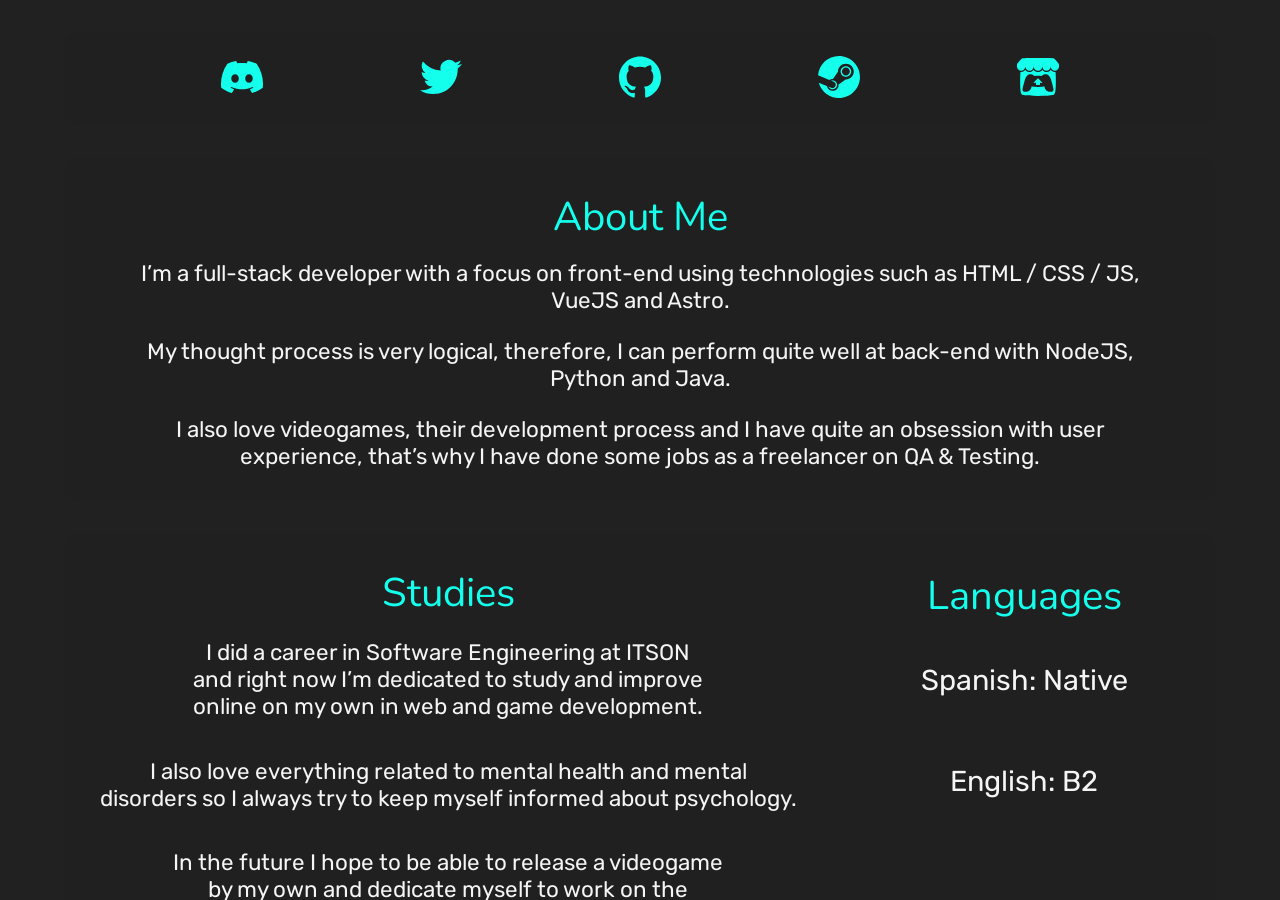
==== index.html @ 4526a2ed "Desktop design reworked" ====
<!DOCTYPE html>
<html lang="en">
  <head>
    <meta charset="UTF-8" />
    <meta name="viewport" content="width=device-width, initial-scale=1.0" />
    <link rel="stylesheet" href="./css/styles.css" />
    <link rel="stylesheet" href="./css/desktop.css" media="screen and (min-width: 768px)" />
    <link rel="preconnect" href="https://fonts.googleapis.com" />
    <link rel="preconnect" href="https://fonts.gstatic.com" crossorigin />
    <link href="https://fonts.googleapis.com/css2?family=Nunito&family=Rubik:wght@300&display=swap" rel="stylesheet" />
    <script src="main.js"></script>
    <title>LyzzCL</title>
  </head>
  <body>
    <main>
      <button id="btnPrevious"><</button>
      <button id="btnNext">></button>
      <div>
        <article>
          <div>
            <h2>About Me</h2>
            <p>
              I’m a full-stack developer with a focus on front-end using technologies such as HTML / CSS / JS, VueJS and
              Astro.
            </p>
            <p>
              My thought process is very logical, therefore, I can perform quite well at back-end with NodeJS, Python
              and Java.
            </p>
            <p>
              I also love videogames, their development process and I have quite an obsession with user experience,
              that’s why I have done some jobs as a freelancer on QA & Testing.
            </p>
            <ul>
              <li>
                <a href="https://discordapp.com/users/348310151486504961">
                  <svg role="img" viewBox="0 0 24 24" xmlns="http://www.w3.org/2000/svg">
                    <title>Discord</title>
                    <path
                      d="M20.317 4.3698a19.7913 19.7913 0 00-4.8851-1.5152.0741.0741 0 00-.0785.0371c-.211.3753-.4447.8648-.6083 1.2495-1.8447-.2762-3.68-.2762-5.4868 0-.1636-.3933-.4058-.8742-.6177-1.2495a.077.077 0 00-.0785-.037 19.7363 19.7363 0 00-4.8852 1.515.0699.0699 0 00-.0321.0277C.5334 9.0458-.319 13.5799.0992 18.0578a.0824.0824 0 00.0312.0561c2.0528 1.5076 4.0413 2.4228 5.9929 3.0294a.0777.0777 0 00.0842-.0276c.4616-.6304.8731-1.2952 1.226-1.9942a.076.076 0 00-.0416-.1057c-.6528-.2476-1.2743-.5495-1.8722-.8923a.077.077 0 01-.0076-.1277c.1258-.0943.2517-.1923.3718-.2914a.0743.0743 0 01.0776-.0105c3.9278 1.7933 8.18 1.7933 12.0614 0a.0739.0739 0 01.0785.0095c.1202.099.246.1981.3728.2924a.077.077 0 01-.0066.1276 12.2986 12.2986 0 01-1.873.8914.0766.0766 0 00-.0407.1067c.3604.698.7719 1.3628 1.225 1.9932a.076.076 0 00.0842.0286c1.961-.6067 3.9495-1.5219 6.0023-3.0294a.077.077 0 00.0313-.0552c.5004-5.177-.8382-9.6739-3.5485-13.6604a.061.061 0 00-.0312-.0286zM8.02 15.3312c-1.1825 0-2.1569-1.0857-2.1569-2.419 0-1.3332.9555-2.4189 2.157-2.4189 1.2108 0 2.1757 1.0952 2.1568 2.419 0 1.3332-.9555 2.4189-2.1569 2.4189zm7.9748 0c-1.1825 0-2.1569-1.0857-2.1569-2.419 0-1.3332.9554-2.4189 2.1569-2.4189 1.2108 0 2.1757 1.0952 2.1568 2.419 0 1.3332-.946 2.4189-2.1568 2.4189Z"
                    /></svg
                ></a>
              </li>
              <li>
                <a href="https://twitter.com/ZEmerith"
                  ><svg role="img" viewBox="0 0 24 24" xmlns="http://www.w3.org/2000/svg">
                    <title>Twitter</title>
                    <path
                      d="M21.543 7.104c.015.211.015.423.015.636 0 6.507-4.954 14.01-14.01 14.01v-.003A13.94 13.94 0 0 1 0 19.539a9.88 9.88 0 0 0 7.287-2.041 4.93 4.93 0 0 1-4.6-3.42 4.916 4.916 0 0 0 2.223-.084A4.926 4.926 0 0 1 .96 9.167v-.062a4.887 4.887 0 0 0 2.235.616A4.928 4.928 0 0 1 1.67 3.148 13.98 13.98 0 0 0 11.82 8.292a4.929 4.929 0 0 1 8.39-4.49 9.868 9.868 0 0 0 3.128-1.196 4.941 4.941 0 0 1-2.165 2.724A9.828 9.828 0 0 0 24 4.555a10.019 10.019 0 0 1-2.457 2.549z"
                    /></svg
                ></a>
              </li>
              <li>
                <a href="https://github.com/LyzzCL"
                  ><svg role="img" viewBox="0 0 24 24" xmlns="http://www.w3.org/2000/svg">
                    <title>GitHub</title>
                    <path
                      d="M12 .297c-6.63 0-12 5.373-12 12 0 5.303 3.438 9.8 8.205 11.385.6.113.82-.258.82-.577 0-.285-.01-1.04-.015-2.04-3.338.724-4.042-1.61-4.042-1.61C4.422 18.07 3.633 17.7 3.633 17.7c-1.087-.744.084-.729.084-.729 1.205.084 1.838 1.236 1.838 1.236 1.07 1.835 2.809 1.305 3.495.998.108-.776.417-1.305.76-1.605-2.665-.3-5.466-1.332-5.466-5.93 0-1.31.465-2.38 1.235-3.22-.135-.303-.54-1.523.105-3.176 0 0 1.005-.322 3.3 1.23.96-.267 1.98-.399 3-.405 1.02.006 2.04.138 3 .405 2.28-1.552 3.285-1.23 3.285-1.23.645 1.653.24 2.873.12 3.176.765.84 1.23 1.91 1.23 3.22 0 4.61-2.805 5.625-5.475 5.92.42.36.81 1.096.81 2.22 0 1.606-.015 2.896-.015 3.286 0 .315.21.69.825.57C20.565 22.092 24 17.592 24 12.297c0-6.627-5.373-12-12-12"
                    /></svg
                ></a>
              </li>
              <li>
                <a href="https://steamcommunity.com/id/zemerith"
                  ><svg role="img" viewBox="0 0 24 24" xmlns="http://www.w3.org/2000/svg">
                    <title>Steam</title>
                    <path
                      d="M11.979 0C5.678 0 .511 4.86.022 11.037l6.432 2.658c.545-.371 1.203-.59 1.912-.59.063 0 .125.004.188.006l2.861-4.142V8.91c0-2.495 2.028-4.524 4.524-4.524 2.494 0 4.524 2.031 4.524 4.527s-2.03 4.525-4.524 4.525h-.105l-4.076 2.911c0 .052.004.105.004.159 0 1.875-1.515 3.396-3.39 3.396-1.635 0-3.016-1.173-3.331-2.727L.436 15.27C1.862 20.307 6.486 24 11.979 24c6.627 0 11.999-5.373 11.999-12S18.605 0 11.979 0zM7.54 18.21l-1.473-.61c.262.543.714.999 1.314 1.25 1.297.539 2.793-.076 3.332-1.375.263-.63.264-1.319.005-1.949s-.75-1.121-1.377-1.383c-.624-.26-1.29-.249-1.878-.03l1.523.63c.956.4 1.409 1.5 1.009 2.455-.397.957-1.497 1.41-2.454 1.012H7.54zm11.415-9.303c0-1.662-1.353-3.015-3.015-3.015-1.665 0-3.015 1.353-3.015 3.015 0 1.665 1.35 3.015 3.015 3.015 1.663 0 3.015-1.35 3.015-3.015zm-5.273-.005c0-1.252 1.013-2.266 2.265-2.266 1.249 0 2.266 1.014 2.266 2.266 0 1.251-1.017 2.265-2.266 2.265-1.253 0-2.265-1.014-2.265-2.265z"
                    /></svg
                ></a>
              </li>
              <li>
                <a href="https://emerithz.itch.io/"
                  ><svg role="img" viewBox="0 0 24 24" xmlns="http://www.w3.org/2000/svg">
                    <title>Itch.io</title>
                    <path
                      d="M3.13 1.338C2.08 1.96.02 4.328 0 4.95v1.03c0 1.303 1.22 2.45 2.325 2.45 1.33 0 2.436-1.102 2.436-2.41 0 1.308 1.07 2.41 2.4 2.41 1.328 0 2.362-1.102 2.362-2.41 0 1.308 1.137 2.41 2.466 2.41h.024c1.33 0 2.466-1.102 2.466-2.41 0 1.308 1.034 2.41 2.363 2.41 1.33 0 2.4-1.102 2.4-2.41 0 1.308 1.106 2.41 2.435 2.41C22.78 8.43 24 7.282 24 5.98V4.95c-.02-.62-2.082-2.99-3.13-3.612-3.253-.114-5.508-.134-8.87-.133-3.362 0-7.945.053-8.87.133zm6.376 6.477a2.74 2.74 0 0 1-.468.602c-.5.49-1.19.795-1.947.795a2.786 2.786 0 0 1-1.95-.795c-.182-.178-.32-.37-.446-.59-.127.222-.303.412-.486.59a2.788 2.788 0 0 1-1.95.795c-.092 0-.187-.025-.264-.052-.107 1.113-.152 2.176-.168 2.95v.005l-.006 1.167c.02 2.334-.23 7.564 1.03 8.85 1.952.454 5.545.662 9.15.663 3.605 0 7.198-.21 9.15-.664 1.26-1.284 1.01-6.514 1.03-8.848l-.006-1.167v-.004c-.016-.775-.06-1.838-.168-2.95-.077.026-.172.052-.263.052a2.788 2.788 0 0 1-1.95-.795c-.184-.178-.36-.368-.486-.59-.127.22-.265.412-.447.59a2.786 2.786 0 0 1-1.95.794c-.76 0-1.446-.303-1.948-.793a2.74 2.74 0 0 1-.468-.602 2.738 2.738 0 0 1-.463.602 2.787 2.787 0 0 1-1.95.794h-.16a2.787 2.787 0 0 1-1.95-.793 2.738 2.738 0 0 1-.464-.602zm-2.004 2.59v.002c.795.002 1.5 0 2.373.953.687-.072 1.406-.108 2.125-.107.72 0 1.438.035 2.125.107.873-.953 1.578-.95 2.372-.953.376 0 1.876 0 2.92 2.934l1.123 4.028c.832 2.995-.266 3.068-1.636 3.07-2.03-.075-3.156-1.55-3.156-3.025-1.124.184-2.436.276-3.748.277-1.312 0-2.624-.093-3.748-.277 0 1.475-1.125 2.95-3.156 3.026-1.37-.004-2.468-.077-1.636-3.072l1.122-4.027c1.045-2.934 2.545-2.934 2.92-2.934zM12 12.714c-.002.002-2.14 1.964-2.523 2.662l1.4-.056v1.22c0 .056.56.033 1.123.007.562.026 1.124.05 1.124-.008v-1.22l1.4.055C14.138 14.677 12 12.713 12 12.713z"
                    /></svg
                ></a>
              </li>
            </ul>
          </div>
        </article>
        <article>
          <div>
            <h2>Studies</h2>
            <p>
              I did a career in Software Engineering at ITSON and right now I’m dedicated to study and improve online on
              my own in web and game development.
            </p>
            <p>
              I also love everything related to mental health and mental disorders so I always try to keep myself
              informed about psychology.
            </p>
            <p>
              In the future I hope to be able to release a videogame by my own and dedicate myself to work on the
              videogame industry as a QA, tester or programmer.
            </p>
            <h2>Languages</h2>
            <p>Spanish: Native</p>
            <p>English: B2</p>
          </div>
        </article>
        <article>
          <div>
            <h2>Skills</h2>
            <section>
              <h3>Languages</h3>
              <ul>
                <li>
                  <svg role="img" viewBox="0 0 24 24" xmlns="http://www.w3.org/2000/svg" fill="#E34F26">
                    <title>HTML5</title>
                    <path
                      d="M1.5 0h21l-1.91 21.563L11.977 24l-8.564-2.438L1.5 0zm7.031 9.75l-.232-2.718 10.059.003.23-2.622L5.412 4.41l.698 8.01h9.126l-.326 3.426-2.91.804-2.955-.81-.188-2.11H6.248l.33 4.171L12 19.351l5.379-1.443.744-8.157H8.531z"
                    />
                  </svg>
                </li>
                <li>
                  <svg role="img" viewBox="0 0 24 24" xmlns="http://www.w3.org/2000/svg" fill="#1572B6">
                    <title>CSS3</title>
                    <path
                      d="M1.5 0h21l-1.91 21.563L11.977 24l-8.565-2.438L1.5 0zm17.09 4.413L5.41 4.41l.213 2.622 10.125.002-.255 2.716h-6.64l.24 2.573h6.182l-.366 3.523-2.91.804-2.956-.81-.188-2.11h-2.61l.29 3.855L12 19.288l5.373-1.53L18.59 4.414z"
                    />
                  </svg>
                </li>
                <li>
                  <svg role="img" viewBox="0 0 24 24" xmlns="http://www.w3.org/2000/svg" fill="#F7DF1E">
                    <title>JavaScript</title>
                    <path
                      d="M0 0h24v24H0V0zm22.034 18.276c-.175-1.095-.888-2.015-3.003-2.873-.736-.345-1.554-.585-1.797-1.14-.091-.33-.105-.51-.046-.705.15-.646.915-.84 1.515-.66.39.12.75.42.976.9 1.034-.676 1.034-.676 1.755-1.125-.27-.42-.404-.601-.586-.78-.63-.705-1.469-1.065-2.834-1.034l-.705.089c-.676.165-1.32.525-1.71 1.005-1.14 1.291-.811 3.541.569 4.471 1.365 1.02 3.361 1.244 3.616 2.205.24 1.17-.87 1.545-1.966 1.41-.811-.18-1.26-.586-1.755-1.336l-1.83 1.051c.21.48.45.689.81 1.109 1.74 1.756 6.09 1.666 6.871-1.004.029-.09.24-.705.074-1.65l.046.067zm-8.983-7.245h-2.248c0 1.938-.009 3.864-.009 5.805 0 1.232.063 2.363-.138 2.711-.33.689-1.18.601-1.566.48-.396-.196-.597-.466-.83-.855-.063-.105-.11-.196-.127-.196l-1.825 1.125c.305.63.75 1.172 1.324 1.517.855.51 2.004.675 3.207.405.783-.226 1.458-.691 1.811-1.411.51-.93.402-2.07.397-3.346.012-2.054 0-4.109 0-6.179l.004-.056z"
                    />
                  </svg>
                </li>
                <li>
                  <svg role="img" viewBox="0 0 24 24" xmlns="http://www.w3.org/2000/svg" fill="#3776AB">
                    <title>Python</title>
                    <path
                      d="M14.25.18l.9.2.73.26.59.3.45.32.34.34.25.34.16.33.1.3.04.26.02.2-.01.13V8.5l-.05.63-.13.55-.21.46-.26.38-.3.31-.33.25-.35.19-.35.14-.33.1-.3.07-.26.04-.21.02H8.77l-.69.05-.59.14-.5.22-.41.27-.33.32-.27.35-.2.36-.15.37-.1.35-.07.32-.04.27-.02.21v3.06H3.17l-.21-.03-.28-.07-.32-.12-.35-.18-.36-.26-.36-.36-.35-.46-.32-.59-.28-.73-.21-.88-.14-1.05-.05-1.23.06-1.22.16-1.04.24-.87.32-.71.36-.57.4-.44.42-.33.42-.24.4-.16.36-.1.32-.05.24-.01h.16l.06.01h8.16v-.83H6.18l-.01-2.75-.02-.37.05-.34.11-.31.17-.28.25-.26.31-.23.38-.2.44-.18.51-.15.58-.12.64-.1.71-.06.77-.04.84-.02 1.27.05zm-6.3 1.98l-.23.33-.08.41.08.41.23.34.33.22.41.09.41-.09.33-.22.23-.34.08-.41-.08-.41-.23-.33-.33-.22-.41-.09-.41.09zm13.09 3.95l.28.06.32.12.35.18.36.27.36.35.35.47.32.59.28.73.21.88.14 1.04.05 1.23-.06 1.23-.16 1.04-.24.86-.32.71-.36.57-.4.45-.42.33-.42.24-.4.16-.36.09-.32.05-.24.02-.16-.01h-8.22v.82h5.84l.01 2.76.02.36-.05.34-.11.31-.17.29-.25.25-.31.24-.38.2-.44.17-.51.15-.58.13-.64.09-.71.07-.77.04-.84.01-1.27-.04-1.07-.14-.9-.2-.73-.25-.59-.3-.45-.33-.34-.34-.25-.34-.16-.33-.1-.3-.04-.25-.02-.2.01-.13v-5.34l.05-.64.13-.54.21-.46.26-.38.3-.32.33-.24.35-.2.35-.14.33-.1.3-.06.26-.04.21-.02.13-.01h5.84l.69-.05.59-.14.5-.21.41-.28.33-.32.27-.35.2-.36.15-.36.1-.35.07-.32.04-.28.02-.21V6.07h2.09l.14.01zm-6.47 14.25l-.23.33-.08.41.08.41.23.33.33.23.41.08.41-.08.33-.23.23-.33.08-.41-.08-.41-.23-.33-.33-.23-.41-.08-.41.08z"
                    />
                  </svg>
                </li>
                <li>
                  <svg xmlns="http://www.w3.org/2000/svg" viewBox="0 0 128 128">
                    <path
                      fill="#0074BD"
                      d="M47.617 98.12s-4.767 2.774 3.397 3.71c9.892 1.13 14.947.968 25.845-1.092 0 0 2.871 1.795 6.873 3.351-24.439 10.47-55.308-.607-36.115-5.969zm-2.988-13.665s-5.348 3.959 2.823 4.805c10.567 1.091 18.91 1.18 33.354-1.6 0 0 1.993 2.025 5.132 3.131-29.542 8.64-62.446.68-41.309-6.336z"
                    />
                    <title>Java</title>
                    <path
                      fill="#EA2D2E"
                      d="M69.802 61.271c6.025 6.935-1.58 13.17-1.58 13.17s15.289-7.891 8.269-17.777c-6.559-9.215-11.587-13.792 15.635-29.58 0 .001-42.731 10.67-22.324 34.187z"
                    />
                    <path
                      fill="#0074BD"
                      d="M102.123 108.229s3.529 2.91-3.888 5.159c-14.102 4.272-58.706 5.56-71.094.171-4.451-1.938 3.899-4.625 6.526-5.192 2.739-.593 4.303-.485 4.303-.485-4.953-3.487-32.013 6.85-13.743 9.815 49.821 8.076 90.817-3.637 77.896-9.468zM49.912 70.294s-22.686 5.389-8.033 7.348c6.188.828 18.518.638 30.011-.326 9.39-.789 18.813-2.474 18.813-2.474s-3.308 1.419-5.704 3.053c-23.042 6.061-67.544 3.238-54.731-2.958 10.832-5.239 19.644-4.643 19.644-4.643zm40.697 22.747c23.421-12.167 12.591-23.86 5.032-22.285-1.848.385-2.677.72-2.677.72s.688-1.079 2-1.543c14.953-5.255 26.451 15.503-4.823 23.725 0-.002.359-.327.468-.617z"
                    />
                    <path
                      fill="#EA2D2E"
                      d="M76.491 1.587S89.459 14.563 64.188 34.51c-20.266 16.006-4.621 25.13-.007 35.559-11.831-10.673-20.509-20.07-14.688-28.815C58.041 28.42 81.722 22.195 76.491 1.587z"
                    />
                    <path
                      fill="#0074BD"
                      d="M52.214 126.021c22.476 1.437 57-.8 57.817-11.436 0 0-1.571 4.032-18.577 7.231-19.186 3.612-42.854 3.191-56.887.874 0 .001 2.875 2.381 17.647 3.331z"
                    />
                  </svg>
                </li>
                <li>
                  <svg
                    role="img"
                    viewBox="0 0 24 24"
                    xmlns="http://www.w3.org/2000/svg"
                    fill="#777BB4"
                    style="width: 32px"
                  >
                    <title>PHP</title>
                    <path
                      d="M7.01 10.207h-.944l-.515 2.648h.838c.556 0 .97-.105 1.242-.314.272-.21.455-.559.55-1.049.092-.47.05-.802-.124-.995-.175-.193-.523-.29-1.047-.29zM12 5.688C5.373 5.688 0 8.514 0 12s5.373 6.313 12 6.313S24 15.486 24 12c0-3.486-5.373-6.312-12-6.312zm-3.26 7.451c-.261.25-.575.438-.917.551-.336.108-.765.164-1.285.164H5.357l-.327 1.681H3.652l1.23-6.326h2.65c.797 0 1.378.209 1.744.628.366.418.476 1.002.33 1.752a2.836 2.836 0 0 1-.305.847c-.143.255-.33.49-.561.703zm4.024.715l.543-2.799c.063-.318.039-.536-.068-.651-.107-.116-.336-.174-.687-.174H11.46l-.704 3.625H9.388l1.23-6.327h1.367l-.327 1.682h1.218c.767 0 1.295.134 1.586.401s.378.7.263 1.299l-.572 2.944h-1.389zm7.597-2.265a2.782 2.782 0 0 1-.305.847c-.143.255-.33.49-.561.703a2.44 2.44 0 0 1-.917.551c-.336.108-.765.164-1.286.164h-1.18l-.327 1.682h-1.378l1.23-6.326h2.649c.797 0 1.378.209 1.744.628.366.417.477 1.001.331 1.751zM17.766 10.207h-.943l-.516 2.648h.838c.557 0 .971-.105 1.242-.314.272-.21.455-.559.551-1.049.092-.47.049-.802-.125-.995s-.524-.29-1.047-.29z"
                    />
                  </svg>
                </li>
                <li>SQL</li>
              </ul>
            </section>
            <section>
              <h3>Frameworks & Libs</h3>
              <ul>
                <li>
                  <svg role="img" viewBox="0 0 24 24" xmlns="http://www.w3.org/2000/svg" fill="#4FC08D">
                    <title>Vue.js</title>
                    <path
                      d="M24,1.61H14.06L12,5.16,9.94,1.61H0L12,22.39ZM12,14.08,5.16,2.23H9.59L12,6.41l2.41-4.18h4.43Z"
                    />
                  </svg>
                </li>
                <li>
                  <svg role="img" viewBox="0 0 24 24" xmlns="http://www.w3.org/2000/svg" fill="#61DAFB">
                    <title>React</title>
                    <path
                      d="M14.23 12.004a2.236 2.236 0 0 1-2.235 2.236 2.236 2.236 0 0 1-2.236-2.236 2.236 2.236 0 0 1 2.235-2.236 2.236 2.236 0 0 1 2.236 2.236zm2.648-10.69c-1.346 0-3.107.96-4.888 2.622-1.78-1.653-3.542-2.602-4.887-2.602-.41 0-.783.093-1.106.278-1.375.793-1.683 3.264-.973 6.365C1.98 8.917 0 10.42 0 12.004c0 1.59 1.99 3.097 5.043 4.03-.704 3.113-.39 5.588.988 6.38.32.187.69.275 1.102.275 1.345 0 3.107-.96 4.888-2.624 1.78 1.654 3.542 2.603 4.887 2.603.41 0 .783-.09 1.106-.275 1.374-.792 1.683-3.263.973-6.365C22.02 15.096 24 13.59 24 12.004c0-1.59-1.99-3.097-5.043-4.032.704-3.11.39-5.587-.988-6.38-.318-.184-.688-.277-1.092-.278zm-.005 1.09v.006c.225 0 .406.044.558.127.666.382.955 1.835.73 3.704-.054.46-.142.945-.25 1.44-.96-.236-2.006-.417-3.107-.534-.66-.905-1.345-1.727-2.035-2.447 1.592-1.48 3.087-2.292 4.105-2.295zm-9.77.02c1.012 0 2.514.808 4.11 2.28-.686.72-1.37 1.537-2.02 2.442-1.107.117-2.154.298-3.113.538-.112-.49-.195-.964-.254-1.42-.23-1.868.054-3.32.714-3.707.19-.09.4-.127.563-.132zm4.882 3.05c.455.468.91.992 1.36 1.564-.44-.02-.89-.034-1.345-.034-.46 0-.915.01-1.36.034.44-.572.895-1.096 1.345-1.565zM12 8.1c.74 0 1.477.034 2.202.093.406.582.802 1.203 1.183 1.86.372.64.71 1.29 1.018 1.946-.308.655-.646 1.31-1.013 1.95-.38.66-.773 1.288-1.18 1.87-.728.063-1.466.098-2.21.098-.74 0-1.477-.035-2.202-.093-.406-.582-.802-1.204-1.183-1.86-.372-.64-.71-1.29-1.018-1.946.303-.657.646-1.313 1.013-1.954.38-.66.773-1.286 1.18-1.868.728-.064 1.466-.098 2.21-.098zm-3.635.254c-.24.377-.48.763-.704 1.16-.225.39-.435.782-.635 1.174-.265-.656-.49-1.31-.676-1.947.64-.15 1.315-.283 2.015-.386zm7.26 0c.695.103 1.365.23 2.006.387-.18.632-.405 1.282-.66 1.933-.2-.39-.41-.783-.64-1.174-.225-.392-.465-.774-.705-1.146zm3.063.675c.484.15.944.317 1.375.498 1.732.74 2.852 1.708 2.852 2.476-.005.768-1.125 1.74-2.857 2.475-.42.18-.88.342-1.355.493-.28-.958-.646-1.956-1.1-2.98.45-1.017.81-2.01 1.085-2.964zm-13.395.004c.278.96.645 1.957 1.1 2.98-.45 1.017-.812 2.01-1.086 2.964-.484-.15-.944-.318-1.37-.5-1.732-.737-2.852-1.706-2.852-2.474 0-.768 1.12-1.742 2.852-2.476.42-.18.88-.342 1.356-.494zm11.678 4.28c.265.657.49 1.312.676 1.948-.64.157-1.316.29-2.016.39.24-.375.48-.762.705-1.158.225-.39.435-.788.636-1.18zm-9.945.02c.2.392.41.783.64 1.175.23.39.465.772.705 1.143-.695-.102-1.365-.23-2.006-.386.18-.63.406-1.282.66-1.933zM17.92 16.32c.112.493.2.968.254 1.423.23 1.868-.054 3.32-.714 3.708-.147.09-.338.128-.563.128-1.012 0-2.514-.807-4.11-2.28.686-.72 1.37-1.536 2.02-2.44 1.107-.118 2.154-.3 3.113-.54zm-11.83.01c.96.234 2.006.415 3.107.532.66.905 1.345 1.727 2.035 2.446-1.595 1.483-3.092 2.295-4.11 2.295-.22-.005-.406-.05-.553-.132-.666-.38-.955-1.834-.73-3.703.054-.46.142-.944.25-1.438zm4.56.64c.44.02.89.034 1.345.034.46 0 .915-.01 1.36-.034-.44.572-.895 1.095-1.345 1.565-.455-.47-.91-.993-1.36-1.565z"
                    />
                  </svg>
                </li>
                <li>
                  <svg role="img" viewBox="0 0 24 24" xmlns="http://www.w3.org/2000/svg" fill="#339933">
                    <title>Node.js</title>
                    <path
                      d="M11.998,24c-0.321,0-0.641-0.084-0.922-0.247l-2.936-1.737c-0.438-0.245-0.224-0.332-0.08-0.383 c0.585-0.203,0.703-0.25,1.328-0.604c0.065-0.037,0.151-0.023,0.218,0.017l2.256,1.339c0.082,0.045,0.197,0.045,0.272,0l8.795-5.076 c0.082-0.047,0.134-0.141,0.134-0.238V6.921c0-0.099-0.053-0.192-0.137-0.242l-8.791-5.072c-0.081-0.047-0.189-0.047-0.271,0 L3.075,6.68C2.99,6.729,2.936,6.825,2.936,6.921v10.15c0,0.097,0.054,0.189,0.139,0.235l2.409,1.392 c1.307,0.654,2.108-0.116,2.108-0.89V7.787c0-0.142,0.114-0.253,0.256-0.253h1.115c0.139,0,0.255,0.112,0.255,0.253v10.021 c0,1.745-0.95,2.745-2.604,2.745c-0.508,0-0.909,0-2.026-0.551L2.28,18.675c-0.57-0.329-0.922-0.945-0.922-1.604V6.921 c0-0.659,0.353-1.275,0.922-1.603l8.795-5.082c0.557-0.315,1.296-0.315,1.848,0l8.794,5.082c0.57,0.329,0.924,0.944,0.924,1.603 v10.15c0,0.659-0.354,1.273-0.924,1.604l-8.794,5.078C12.643,23.916,12.324,24,11.998,24z M19.099,13.993 c0-1.9-1.284-2.406-3.987-2.763c-2.731-0.361-3.009-0.548-3.009-1.187c0-0.528,0.235-1.233,2.258-1.233 c1.807,0,2.473,0.389,2.747,1.607c0.024,0.115,0.129,0.199,0.247,0.199h1.141c0.071,0,0.138-0.031,0.186-0.081 c0.048-0.054,0.074-0.123,0.067-0.196c-0.177-2.098-1.571-3.076-4.388-3.076c-2.508,0-4.004,1.058-4.004,2.833 c0,1.925,1.488,2.457,3.895,2.695c2.88,0.282,3.103,0.703,3.103,1.269c0,0.983-0.789,1.402-2.642,1.402 c-2.327,0-2.839-0.584-3.011-1.742c-0.02-0.124-0.126-0.215-0.253-0.215h-1.137c-0.141,0-0.254,0.112-0.254,0.253 c0,1.482,0.806,3.248,4.655,3.248C17.501,17.007,19.099,15.91,19.099,13.993z"
                    />
                  </svg>
                </li>
                <li>
                  <svg role="img" viewBox="0 0 24 24" xmlns="http://www.w3.org/2000/svg" fill="#BC52EE">
                    <title>Astro</title>
                    <path
                      d="M8.358 20.162c-1.186-1.07-1.532-3.316-1.038-4.944.856 1.026 2.043 1.352 3.272 1.535 1.897.283 3.76.177 5.522-.678.202-.098.388-.229.608-.36.166.473.209.95.151 1.437-.14 1.185-.738 2.1-1.688 2.794-.38.277-.782.525-1.175.787-1.205.804-1.531 1.747-1.078 3.119l.044.148a3.158 3.158 0 0 1-1.407-1.188 3.31 3.31 0 0 1-.544-1.815c-.004-.32-.004-.642-.048-.958-.106-.769-.472-1.113-1.161-1.133-.707-.02-1.267.411-1.415 1.09-.012.053-.028.104-.045.165h.002zm-5.961-4.445s3.24-1.575 6.49-1.575l2.451-7.565c.092-.366.36-.614.662-.614.302 0 .57.248.662.614l2.45 7.565c3.85 0 6.491 1.575 6.491 1.575L16.088.727C15.93.285 15.663 0 15.303 0H8.697c-.36 0-.615.285-.784.727l-5.516 14.99z"
                    />
                  </svg>
                </li>
                <li>
                  <svg role="img" viewBox="0 0 24 24" xmlns="http://www.w3.org/2000/svg" fill="#06B6D4">
                    <title>Tailwind CSS</title>
                    <path
                      d="M12.001,4.8c-3.2,0-5.2,1.6-6,4.8c1.2-1.6,2.6-2.2,4.2-1.8c0.913,0.228,1.565,0.89,2.288,1.624 C13.666,10.618,15.027,12,18.001,12c3.2,0,5.2-1.6,6-4.8c-1.2,1.6-2.6,2.2-4.2,1.8c-0.913-0.228-1.565-0.89-2.288-1.624 C16.337,6.182,14.976,4.8,12.001,4.8z M6.001,12c-3.2,0-5.2,1.6-6,4.8c1.2-1.6,2.6-2.2,4.2-1.8c0.913,0.228,1.565,0.89,2.288,1.624 c1.177,1.194,2.538,2.576,5.512,2.576c3.2,0,5.2-1.6,6-4.8c-1.2,1.6-2.6,2.2-4.2,1.8c-0.913-0.228-1.565-0.89-2.288-1.624 C10.337,13.382,8.976,12,6.001,12z"
                    />
                  </svg>
                </li>
                <li>
                  <svg role="img" viewBox="0 0 24 24" xmlns="http://www.w3.org/2000/svg" fill="#14ffec">
                    <title>Flask</title>
                    <path
                      d="M7.172 20.36c-.914-.72-1.89-1.41-2.556-2.38-1.402-1.712-2.482-3.694-3.22-5.777-.446-1.355-.6-2.808-1.174-4.11-.602-.944.103-1.978 1.138-2.28.46-.087 1.272-.522.293-.211-.878.644-.963-.585-.063-.662.615-.082.84-.585.63-1.037-.66-.43 1.6-.903.463-1.544C1.5 1.08 4.34.835 3.64 2.285 3.473 3.4 5.624 2.08 5.125 3.368c.507.619 1.9.14 1.865 1.009.74.05.993.672 1.687.72.72.325 2.022.58 2.266 1.39-.713.566-2.364-1.165-2.443.398.215 2.31.16 4.689 1.004 6.888.4 1.332 1.37 2.38 2.244 3.418.837 1.016 1.971 1.73 3.127 2.333 1.014.478 2.107.795 3.213.994.448-.343 1.24-1.617 1.938-1.08.033.604-1.388 1.263-.067 1.196.776-.234 1.314.6 1.953-.152.588.697 2.446-.446 2.027.98-.566.364-1.392.144-1.959.646-.935-.467-1.68.418-2.715.306a19.86 19.86 0 01-3.484.29c-1.912-.15-3.865-.214-5.684-.88-1.024-.297-2.023-.881-2.924-1.464zm1.615.7c1 .432 1.978.888 3.074 1.026 1.74.24 3.537.614 5.283.274-.79-.357-1.608.14-2.395-.255-.944.203-1.957-.052-2.917-.177-1.092-.486-2.27-.82-3.291-1.452-1.277-.466.66.598 1.005.685.798.453-.877-.233-1.114-.421-.668-.375-.754-.297-.066.084.139.08.276.166.42.235zm-1.904-1.346c.97.359-.004-.682-.45-.622-.196-.341-.751-.557-.36-.74-.704.244-.737-.93-1.07-.763-.744-.235-.29-1.07-1.176-1.58-.081-.54-.882-1.008-1.138-1.822-.113-.416-.905-1.613-.418-.5.414 1.072 1.143 1.99 1.75 2.907.47.873 1.027 1.786 1.885 2.33.29.278.568.703.977.79zM4.09 16.647c.033-.146.177.317 0 0zm3.954 3.497c.215-.096-.31-.12 0 0zm.526.192c-.054-.265-.24.148 0 0zm.66.275c.312-.3-.484-.188 0 0zm1.127.63c.191-.282-.61-.107 0 0zM8.19 19.728c.487-.315-.63-.004 0 0zm.494.246c-.014-.166-.176.075 0 0zm2.47 1.542c.397.25 2.32.55 1.115.103-.2.042-2.23-.574-1.116-.103zm-3.921-3.054c-.04-.167-.616-.185 0 0zm1.15.67c.3-.21-.621-.16 0 0zm.966.593c.43-.162-.696-.163 0 0zm-2.584-1.773c.466.358 1.88.046.714-.213-.53-.283-1.727-.476-.912.17zm3.24 1.978c.193-.33-.815-.19 0 0zm-.984-.783c1.14.323-.958-.72-.281-.118l.15.068.13.05zm1.973 1.14c1.08.01-.975-.147 0 0zm-4.644-2.96c-.042-.2-.266.018 0 0zm6.47 3.985c.028-.363-.353.27 0 0zm-4.63-2.856c-.064-.191-.336-.008 0 0zm-1.738-1.254c.62-.037-.848-.273 0 0zm-2.06-1.332c-.077-.297-.674-.534 0 0zm5.407 3.435c-.114-.13-.054.028 0 0zm3.366 2.065c-.01-.197-.183.075 0 0zm-3.664-2.373c.06-.255-.528-.077 0 0zm-2.506-1.592c.46-.05-.74-.311 0 0zm4.241 2.637c.718-.285-.7-.14 0 0zM9.03 18.545c.827.106-.985-.563-.181-.06zm2.876 1.768c.773-.462.518 1.082 1.311.13.782-.57-.675.707.29.103.696-.467 1.726.22 2.376.445.468-.023.923.405 1.403.145.923-.25-1.806-.37-1.09-.81-.845.245-1.47-.294-1.885-.835-.948-.22-2.044-.703-2.517-1.542-.192-.315.28.044-.166-.47-.57-.508-.856-1.085-1.24-1.702-.457-.244-.51-.963-.557-.024.004-.593-.553-.992-.688-.826-.002-.571.595-.285.176-.707-.09-.592-.386-1.21-.475-1.877-.138-.322-.02-1.011-.473-.282-.165.77-.055-.947.202-.38.337-.58-.12-.51-.14-.43.22-.488.14-1.18-.057-.916.117-.517.185-1.902-.175-1.656.218-.54.414-2.473-.534-1.736-.384.005-1.048.14-1.363.296.986.543-.1.196-.5.11-.052.502-.45.285-.946.29.793.098-.386.81-.841.534-.59.282.51.987.012 1.205.06.328-.905-.12-.83.64-.573-.241-.078.9.209.514.975.264.686.866.71 1.437-.158.333-.784-.783-.14-.731-.507-.827-.561-.3-.984.085-.1.028 1.079.547.34.803.65.1.668.67.8 1.03.39.407.31-.45.779.04-.296-.436-1.567-1.228-.544-.974-.005-.44-.185-.793.129-.784.31-.562-.325 1.387.375.672.193-.085.24-.563.59.045.505.498.182.858-.531.403.127.433.954.587.799 1.265.165.595.395.376.596.342.158.578.247.153.255-.123.72.155.552.58.778.88.497.224-.712-1.522.142-.526.898.81.337 1.15-.47 1.02.51-.041.675.69 1.313.664.582.277.975 1.34-.027.897-.348-.313-1.58-.7-.573-.104.929.43 1.665.688 2.561 1.227.64.458.918.982 1.16 1.086-.538.257-1.623-.206-.817-.348-.503-.091-1.068-.345-.587.28.41.343 1.45.306 1.637.345-.159.348-.43.376.006.403-.486.26.156.3.201.448zm-.994-2.808c-.296-.31-.373-.89-.053-.385.164.066.525.947.053.385zm3.238 2.057c.185-.011.006.14 0 0zm-3.706-2.816c-.01-.468.107.36 0 0zm-.322-.433c-.372-.72.47.204 0 0zm-3.9-2.692c.219-.06.108.374 0 0zm3.104 1.682c.134-.504.158.424 0 0zm-2.192-1.525c-.155-.278.323.26 0 0zm1.882.604c-.352-.79.25-.432.078.13zM5.77 12.217c-.158-.26-.418-1.02-.334-1.252.076.378.804 1.627.357.518-.494-.93.59.302.702.534.05.23-.305-.063-.064.478-.44-.617-.26.34-.661-.278zm-1.003-.691c.04-.603.23.413 0 0zm.45.155c.216-.455.366.634 0 0zm-1.084-.84c-.374-.37-.644-.713.017-.23.255.01-.566-.778.06-.25.66.12.327 1.082-.077.48zm.57-.015c.217-.215.115.212 0 0zm.35.113c-.328-.617.4.258 0 0zm-.697-.667c-1.086-.966 1.365.506.177.18zm3.11 1.808c-.47-.282-.123-1.984.037-.82.457-.148-.025.6.315.594-.053.473-.206.643-.35.226zm1.15.68c.048-.513.099.35 0 0zm-.2-.198c.054-.22.007.258 0 0zM4.57 9.955c-.697-.963 2.027.973.447.244-.165-.043-.364-.06-.447-.244zm2.216 1.175c-.066-.81.147.134 0 0zm1.682 1.079c.13-.462.01.305 0 0zM4.676 9.587c.415-.088 1.718.729.52.234-.132-.148-.416-.08-.52-.234zm3.56 1.775c.044-.83.248-.495.002.118zM4.985 9.299c.169-.248-.45-1.12.089-.313.232.185.672.31.283.387.61.539-.15.146-.372-.074zm3.075 1.804c.117-.944.103.553 0 0zM4.632 8.427c.129-.055.068.172 0 0zm.802.478c.206-.434.38.483 0 0zm2.263 1.259c-.002-.167.043.242 0 0zm-.131-.29c-.314-.776.292.41 0 0zm-.193-.51c-.053-.32.18.404 0 0zm.314-.51c-.216-.38.272-1.673.326-.87-.227.625-.065.975.093.136.293-.66-.063 1.303-.42.735zm.322-1.923c.094-.115.02.139 0 0zM7.47 17.544c-.128-.111.016.07 0 0zm1.11.56c.615.16.612-.095.055-.17-.3-.28-1.246-.575-.4-.035.057.142.235.139.344.206zM6.389 16.65c.34.253 1.28.719.484.096.269-.312-.514-.478-.254-.686-.66-.404-.52-.368-.058-.356-.794-.354.114-.328.07-.51-.305-.06-1.52-.54-.804.04-.726-.37-.173.138-.392.084-.743-.202.66.565-.118.375.425.337 1.146.864.18.357-.128.183.69.46.892.6zm1.16.667c1.41.454-.691-.556 0 0zm5.94 3.598c.02-.28-.193.24 0 0zm.611.257c.325-.315.013.503.54-.077.005-.415-.017-.66-.606-.156-.162.09-.234.473.066.233zm-9.692-6.087c-.1-.393-.7-.39 0 0zm.652.428c-.242-.402-.864-.364 0 0zm3.71 2.237c.362.32 1.662.236.44.04-.182-.27-1.151-.204-.44-.04zm5.097 3.149c.558-.468-.54.208 0 0zm1.16.796c.003-.15-.24.066 0 0zm.001-.21c.617-.654-.598.039 0 0zM2.805 13.743c-.526-.75-.327-1.088-.835-1.7-.096-.47-.87-1.533-.4-.406.43.659.558 1.679 1.235 2.106zm12.03 7.534c1.135-.734-.466-.32 0 0zm.866.34c.57-.488-.36-.102 0 0zM4.215 14.255c.163-.242-.42-.031 0 0zm11.305 7.129c.551-.355-.126-.3-.1.032zm-7.47-4.71c-.02-.24-.291.02 0 0zm.46.267c-.145-.297-.224.047 0 0zm7.894 4.684c.705-.51-.428-.098-.148.096zm-.27-.13c.574-.482-.607.213 0 0zm1.38.918c.386-.258-.469-.083 0 0zM4.57 14.08c.517.116 2.066 1.274 1.152.08-.468-.138-.187-1.283-.665-1.08.32.535.264.763-.41.426-.845-.413-.474.204-.31.374-.224.052.299.196.233.2zm-2.356-1.86c.092-.383-.853-2.107-.446-.864.146.26.13.754.446.864zm4.324 2.666c-.266-.223-.013-.032 0 0zm.656.152c0-.405-.725-.164 0 0zm5.681 3.583c-.108-.278-.428-.006 0 0zm.273.199c-.04-.155-.157.03 0 0zM15.4 20.24c.216-.16-.27-.02 0 0zM3.39 12.52c.62-.24-.664-.17 0 0zm8.984 5.662c-.007-.401-.395.1 0 0zm-9.23-6.231c.399-.135-.367-.09 0 0zm1.156.56c-.007-.133-.122.05 0 0zm14.09 8.64c.512-.104 1.678.26 1.866-.136-.62-.015-2.15-.438-2.222.1l.136.023.22.013zM4.667 12.603c.009-.407-.317-.015 0 0zM1.63 10.495c-.138-.775-.525-.118 0 0zm.724.182c.009-.25-.663-.224 0 0zm.414.203c-.12-.097-.094.122 0 0zm2.605 1.67c.122-.112-.29-.083 0 0zm-2.88-2.128c-.07-.585-.84-.088 0 0zm-1.486-.964c-.02-.27-.144.102 0 0zm.22-.167c-.035-.32-.19.04 0 0zm1.22.729c.518-.203-.94-.42-.104-.04zm16.334 10.089c.33-.303-.42-.094 0 0zm1.974 1.023c.132-.392-.334.05 0 0zM2.573 9.38c.055-.38-.41.075 0 0zM.837 8.218c-.093-.535-.08-1.474.812-1.156-1.191.236.824 1.48.57.498.5.024.98-.296.716.19.987-.11 1.67-.964 2.624-.845.742-.098 1.554-.172 2.354-.471.658-.048 1.29-.756.93-1.175-.896-.076-1.835.036-2.827.233-1.098.228-2.096.662-3.205.849-1.08.145.217.4-.092.456-.564.196.672.328-.073.534-.46-.088-.94-.246-.743-.73-1.035.133-1.945.563-1.127 1.616h.06zm2.494-1.27c.243-.894 1.3.735.398.118-.108-.08-.285-.146-.398-.12zm.047-.434c.35-.26.186.146 0 0zm.445.008c.032-.411 1.018.218.163.148zm.608-.245c.222-.26.064.23 0 0zm.156-.104c.37-.444 2.095-.283.832-.043-.338-.255-.598.15-.832.043zm2.25-.347c-.055-1.214 1.119.432 0 0zm.64-.004c.233-.612.906-.245.108-.123.017.065-.024.316-.108.123zM2.322 9.067c.697-.427-.741-.37 0 0zm.515.144c.245-.26-.531-.106 0 0zm-1.52-1.08c.399-.305-.471-.116 0 0zm20.602 12.89c.012-.355-.304.16 0 0zm-2.093-1.43c.06-.408-.27.037 0 0zm2.67 1.568c.557 0 1.688-.173.475-.173-.19.03-1.109.024-.476.173zM3.29 8.959c.45-.03.706-.497-.087-.47-1.23-.127 1.084.42-.158.264-.167.11.236.237.245.207zm.398.202c-.048-.29-.14.154 0 0zm.47-1.257c.197-.243-.27-.065 0 0zm-1.5-2.508c.806-.274 1.907-.581 2.287.135-.387-.466-.156-.924.21-.243.516.689.775-.313.438-.545.383.476.819.7.257.03.61-.734-1.223.097-1.64.088-.2.09-2.071.477-1.551.535zm.472-.903c.46-.347 1.588.206.864-.345-.07-.062-1.586.418-.864.345zm1.674.069c.538.013-.231-.722.409-.39-.105-.343-.746-.407-1.06-.544-.176.314.36.938.65.934zm-1.38-1.52c.186-.252-.326.128 0 0zm.684.164c.866-.115-.22-.373-.174-.01zm-1.277-1c-.61-.796 1.146.134.527-.7-.522-.415-1.023.468-.527.7zm7.824 4.215c.28-.496-1.155-.668-.188-.175.09.03.07.21.188.175z"
                    />
                  </svg>
                </li>
                <li>
                  <svg role="img" viewBox="0 0 24 24" xmlns="http://www.w3.org/2000/svg" fill="#40B5A4">
                    <title>Puppeteer</title>
                    <path
                      d="M17.89 17.86h.397v.174h.028a.466.466 0 0 1 .619-.155l-.11.373a.364.364 0 0 0-.184-.043.288.288 0 0 0-.243.11.471.471 0 0 0-.082.29v.635h-.424zm-.26 1.048a.766.766 0 0 1-.27.28.741.741 0 0 1-.398.101.822.822 0 0 1-.3-.054.752.752 0 0 1-.237-.155.704.704 0 0 1-.214-.529c0-.1.018-.194.056-.282a.719.719 0 0 1 .156-.235.725.725 0 0 1 .529-.22.75.75 0 0 1 .302.056.642.642 0 0 1 .353.384.846.846 0 0 1 .037.402h-1.02c.02.09.063.156.127.198a.387.387 0 0 0 .214.062.345.345 0 0 0 .32-.18zm-.376-.54a.227.227 0 0 0-.03-.074.21.21 0 0 0-.058-.07.264.264 0 0 0-.093-.054.325.325 0 0 0-.43.198zm-1.242.54a.766.766 0 0 1-.27.28.741.741 0 0 1-.397.101.822.822 0 0 1-.3-.054.752.752 0 0 1-.237-.155.704.704 0 0 1-.215-.529c0-.1.019-.194.057-.282a.719.719 0 0 1 .155-.235.725.725 0 0 1 .529-.22c.115 0 .215.018.302.056a.642.642 0 0 1 .353.384.846.846 0 0 1 .037.402h-1.02c.02.09.063.156.127.198a.387.387 0 0 0 .215.062.345.345 0 0 0 .32-.18zm-.376-.54a.227.227 0 0 0-.028-.074.21.21 0 0 0-.06-.07.264.264 0 0 0-.093-.054.325.325 0 0 0-.43.198zm-1.918-.144l-.243-.004.004-.388.25.012-.007-.41.412.004-.016.39.367.02-.012.355-.365.008.013.47c-.012.092.022.145.027.194.08.1.137.068.137.068.02-.008.162-.027.177-.038l.04.388c-.138.082-.377.036-.377.036-.253-.037-.383-.217-.384-.293-.025-.068-.018-.21-.029-.29zm-.412.717c-.037.126-.172.218-.283.285a.772.772 0 0 1-.406.11.944.944 0 0 1-.32-.077c-.09-.038-.165-.113-.233-.18-.068-.065-.093-.142-.131-.23a.822.822 0 0 1-.045-.31c-.015-.194.126-.378.212-.505.28-.238.49-.22.49-.22.387-.075.696.288.718.437.03.086.022.18.022.28-.005.054 0 .05-.031.125h-1.037c.02.09.063.192.104.24.048.06.128.06.207.06.079 0 .163.002.214-.032.053-.034.172-.072.203-.125zm-.37-.558a.41.41 0 0 0-.04-.097c-.014-.026-.05-.046-.076-.066-.024-.023-.071-.037-.109-.05a.31.31 0 0 0-.121-.023.274.274 0 0 0-.168.053c-.057.037-.097.12-.123.19zm-2.34-.372h.028a.388.388 0 0 1 .147-.138.498.498 0 0 1 .254-.06.623.623 0 0 1 .467.207.696.696 0 0 1 .147.232c.036.09.053.19.053.3a.8.8 0 0 1-.053.3.729.729 0 0 1-.147.234.647.647 0 0 1-.467.203.518.518 0 0 1-.254-.056.409.409 0 0 1-.147-.142h-.028l.028.198v.565H10.2V17.86h.396zm.336.198a.34.34 0 0 0-.31.201.37.37 0 0 0-.026.141c0 .053.008.101.025.145a.362.362 0 0 0 .074.107c.032.028.068.05.107.068a.378.378 0 0 0 .257 0 .348.348 0 0 0 .108-.068.304.304 0 0 0 .073-.107.358.358 0 0 0 .028-.145.338.338 0 0 0-.336-.342zm-2.026-.198h.03a.388.388 0 0 1 .146-.138.498.498 0 0 1 .254-.06.623.623 0 0 1 .466.207.696.696 0 0 1 .147.232c.036.09.054.19.054.3a.8.8 0 0 1-.054.3.729.729 0 0 1-.147.234.647.647 0 0 1-.466.203.518.518 0 0 1-.254-.056.409.409 0 0 1-.147-.142h-.029l.03.198v.565H8.51V17.86h.395zm.337.198a.34.34 0 0 0-.31.201.37.37 0 0 0-.027.141c0 .053.01.101.026.145a.362.362 0 0 0 .073.107c.032.028.068.05.108.068a.378.378 0 0 0 .257 0 .348.348 0 0 0 .107-.068.303.303 0 0 0 .074-.107.358.358 0 0 0 .028-.145.338.338 0 0 0-.21-.316.32.32 0 0 0-.126-.026zm-1.433.86h-.028a.47.47 0 0 1-.424.22c-.174 0-.303-.055-.387-.167a.703.703 0 0 1-.128-.438v-.825h.424v.777c0 .076.018.138.054.187.036.047.091.07.167.07a.245.245 0 0 0 .217-.11.497.497 0 0 0 .077-.288v-.636h.424v1.385H7.81zm-2.594.175V17.22h.724a.82.82 0 0 1 .285.048.677.677 0 0 1 .23.136.589.589 0 0 1 .15.206.67.67 0 0 1 .053.27.657.657 0 0 1-.054.267.617.617 0 0 1-.379.342.818.818 0 0 1-.285.048h-.283v.707zm.738-1.125c.092 0 .16-.023.206-.068a.234.234 0 0 0 .068-.172.234.234 0 0 0-.068-.173c-.045-.045-.114-.068-.206-.068h-.297v.48zM18.04 2.758l-.594.05.236 2.932.626.363zm-12.016.01L5.728 6.01l.624-.3.266-2.89zm-.49 5.183l-.044.557-1.247 3.137c-.216.224-.308.514-.307.825L3.93 22.84c0 .669.49 1.16 1.158 1.16H18.82c.67 0 1.25-.444 1.25-1.11V12.485c0-.306-.1-.56-.286-.774L18.44 7.748l-.006-.068-.575.257.267 3.33H5.846l.237-2.615.226-.588L6.143 8l.002-.03zm13.112 2.34l.323.987c-.088-.014-.158-.006-.245-.01zm-13.316.232l-.084.744c-.058-.005-.12.005-.172.007zm-.18 1.134l13.67.008c.47 0 .853.344.853.815v.796H4.313v-.796c0-.47.364-.823.837-.823zm.135.553a.27.27 0 0 0-.272.27c0 .36.542.36.542 0a.27.27 0 0 0-.27-.27zm.92 0c-.36 0-.36.54 0 .54s.362-.54.002-.54zm.896 0c-.39-.034-.39.572 0 .538.33-.028.33-.51 0-.538zm-2.788 1.424h15.36v9.153c0 .595-.38.846-.853.845l-13.668-.004a.828.828 0 0 1-.84-.841zm1.883 4.42c.07-.117.07-.11.068-.186-.008-.073-.004-.076-.053-.135-.054-.054-.123-.138-.2-.134h-.387l-.02.55h.407c.122-.002.16-.084.185-.094zm-.185-.83a.58.58 0 0 1 .442.171c.11.117.164.273.164.465a.65.65 0 0 1-.16.462c-.117.12-.263.21-.43.203l-.4.008-.004.774-.412-.013-.005-2.088zm1.793 1.26l-.012-.624.366-.004.004 1.435-.36.004v-.122a.582.582 0 0 1-.432.15.557.557 0 0 1-.413-.156c-.103-.11-.13-.31-.123-.46l-.004-.847h.372l-.008.77a.328.328 0 0 0 .075.23.25.25 0 0 0 .198.09c.225 0 .336-.156.336-.468zm1.805.077a.36.36 0 0 0-.11-.272c-.07-.073-.115-.118-.218-.115-.1 0-.186.018-.266.094a.388.388 0 0 0-.116.293c0 .12.038.217.117.29.07.073.168.114.27.114.102.003.166-.053.238-.126.087-.094.06-.21.085-.278zm-.262-.76c.176 0 .333.11.466.245a.71.71 0 0 1 .197.515.7.7 0 0 1-.197.512c-.093.16-.31.255-.486.254-.16.005-.36-.066-.428-.197l.004.76-.4.006-.02-2.04.416-.02v.157c.126-.103.285-.2.448-.193zm2.002.764c-.014-.16-.044-.203-.117-.283-.072-.074-.117-.087-.22-.085-.1 0-.178-.005-.257.07a.388.388 0 0 0-.116.294c0 .12.038.217.116.29.07.073.168.114.27.114.102.003.154-.065.226-.137.073-.08.086-.175.098-.263zm-.318-.75c.177 0 .389.096.522.23a.712.712 0 0 1 .198.516.7.7 0 0 1-.198.512c-.105.15-.344.255-.522.254a.475.475 0 0 1-.392-.197v.75l-.405.01-.023-2.034h.428v.137c.126-.103.23-.183.392-.177zm1.268.576l.637-.008c-.017-.074-.063-.12-.124-.166a.357.357 0 0 0-.406.003c-.085.068-.054.056-.107.17zm.313-.575c.179-.003.425.078.552.203.133.13.157.308.166.512l-.031.125h-1.03c.02.095.044.186.104.244.059.056.153.07.234.07a.5.5 0 0 0 .383-.17l.316.141c-.046.14-.187.223-.304.296a.757.757 0 0 1-.408.094c-.184.003-.378-.116-.507-.247a.718.718 0 0 1-.2-.523c0-.21.094-.382.23-.518.13-.132.31-.232.495-.227zm1.673 1.127c.08-.003.11.002.178-.038l.04.388c-.107.063-.135.038-.26.042a.633.633 0 0 1-.416-.155c-.094-.09-.097-.26-.097-.443l-.012-.513-.243-.004.004-.388.25.012-.007-.41.412.004-.016.39.367.02-.012.355-.365.008.003.507c.002.155.042.225.175.225zm.75-.54h.654a.32.32 0 0 0-.12-.186.357.357 0 0 0-.407.003.3.3 0 0 0-.127.184zm.338-.587c.185 0 .368.092.5.22.133.13.173.295.183.5v.12h-1.03a.4.4 0 0 0 .12.228.31.31 0 0 0 .218.086c.155 0 .297-.06.367-.18l.3.15c-.05.13-.12.19-.238.262a.958.958 0 0 1-.452.125.712.712 0 0 1-.502-.224.77.77 0 0 1-.208-.542c0-.21.106-.382.24-.518.132-.132.316-.232.5-.227zm1.27.587h.654a.32.32 0 0 0-.12-.186.357.357 0 0 0-.407.003.3.3 0 0 0-.127.184zm.337-.587a.74.74 0 0 1 .5.22c.134.13.174.295.184.5v.12h-1.03a.4.4 0 0 0 .12.228.31.31 0 0 0 .217.086c.154 0 .297-.06.368-.18l.3.15c-.05.13-.12.19-.238.262a.957.957 0 0 1-.454.125.713.713 0 0 1-.5-.224.77.77 0 0 1-.208-.542c0-.21.106-.382.24-.518.13-.132.315-.232.5-.227zm1.938.04l-.067.364-.18-.023c-.322 0-.36.207-.36.595v.49l-.393.005.008-1.43h.365l-.004.22c.145-.17.215-.286.63-.22zM17.535 7.91l.02-.366 1.317-.687.007.396zM5.04 6.84l1.35.68-.008.393-1.314-.65zm7.21-1.748l4.839 2.448v.392l-4.851-2.46zM6.874 7.51l4.894-2.42-.007.374-4.893 2.444zm3.467-3.974L5.418 1.099 6.64.494l5.352 2.744L17.335.466l1.257.65-4.926 2.478c-.196.098-.13.388.067.486l4.838 2.42-1.22.622-5.353-2.697L6.62 7.129l-1.273-.634 4.998-2.483a.266.266 0 0 0-.004-.477zM5.059 1.888l.007-.377 4.607 2.276-.348.2zm9.648 2.077l-.41-.184 4.596-2.303-.028.412zm.422.306l4.124-2.07a.124.124 0 0 0 .07-.11v-.98c0-.046-.008-.136-.05-.157l-1.94-.94a.124.124 0 0 0-.113 0l-5.167 2.623a.123.123 0 0 1-.11 0L6.679.015a.124.124 0 0 0-.11 0L4.616.938c-.04.02-.02.11-.02.157v.995c0 .047.026.09.07.11l4.14 2.047L4.69 6.239c-.04.02-.108.062-.11.108l.017 1.034a.123.123 0 0 0 .068.113l1.933.986c.034.018.122.03.157.014l5.186-2.602a.124.124 0 0 1 .11 0l5.12 2.603a.124.124 0 0 0 .11 0l1.972-.954c.042-.02.103-.05.104-.096l-.007-1.033c0-.047-.047-.15-.09-.17z"
                    />
                  </svg>
                </li>
                <li>
                  <svg role="img" viewBox="0 0 24 24" xmlns="http://www.w3.org/2000/svg" fill="#14ffec">
                    <title>Express</title>
                    <path
                      d="M24 18.588a1.529 1.529 0 01-1.895-.72l-3.45-4.771-.5-.667-4.003 5.444a1.466 1.466 0 01-1.802.708l5.158-6.92-4.798-6.251a1.595 1.595 0 011.9.666l3.576 4.83 3.596-4.81a1.435 1.435 0 011.788-.668L21.708 7.9l-2.522 3.283a.666.666 0 000 .994l4.804 6.412zM.002 11.576l.42-2.075c1.154-4.103 5.858-5.81 9.094-3.27 1.895 1.489 2.368 3.597 2.275 5.973H1.116C.943 16.447 4.005 19.009 7.92 17.7a4.078 4.078 0 002.582-2.876c.207-.666.548-.78 1.174-.588a5.417 5.417 0 01-2.589 3.957 6.272 6.272 0 01-7.306-.933 6.575 6.575 0 01-1.64-3.858c0-.235-.08-.455-.134-.666A88.33 88.33 0 010 11.577zm1.127-.286h9.654c-.06-3.076-2.001-5.258-4.59-5.278-2.882-.04-4.944 2.094-5.071 5.264z"
                    />
                  </svg>
                </li>
                <li>Medoo</li>
                <li>
                  <svg role="img" viewBox="0 0 24 24" xmlns="http://www.w3.org/2000/svg" fill="#EF4223">
                    <title>CodeIgniter</title>
                    <path
                      d="M11.466 0c.88 1.423-.28 3.306-1.207 4.358-.899 1.02-1.992 1.873-2.985 2.8-1.066.996-2.091 2.044-2.967 3.213-1.753 2.339-2.827 5.28-2.038 8.199.788 2.916 3.314 4.772 6.167 5.429-1.44-.622-2.786-2.203-2.79-3.82-.003-1.765 1.115-3.262 2.505-4.246-.167.632-.258 1.21.155 1.774a1.68 1.68 0 0 0 1.696.642c1.487-.326 1.556-1.96.674-2.914-.872-.943-1.715-2.009-1.384-3.377.167-.685.588-1.328 1.121-1.787-.41 1.078.755 2.14 1.523 2.67 1.332.918 2.793 1.612 4.017 2.688 1.288 1.132 2.24 2.661 2.047 4.435-.208 1.923-1.736 3.26-3.45 3.936 3.622-.8 7.365-3.61 7.44-7.627.093-3.032-1.903-5.717-5.158-7.384.19.48.074.697-.058.924-.55.944-2.082 1.152-2.835.184-1.205-1.548.025-3.216.197-4.855.215-2.055-1.073-4.049-2.67-5.242z"
                    />
                  </svg>
                </li>
                <li>
                  <svg role="img" viewBox="0 0 24 24" xmlns="http://www.w3.org/2000/svg" fill="#C21325">
                    <title>Jest</title>
                    <path
                      d="M22.251 11.82a3.117 3.117 0 0 0-2.328-3.01L22.911 0H8.104L11.1 8.838a3.116 3.116 0 0 0-2.244 2.988c0 1.043.52 1.967 1.313 2.536a8.279 8.279 0 0 1-1.084 1.244 8.14 8.14 0 0 1-2.55 1.647c-.834-.563-1.195-1.556-.869-2.446a3.11 3.11 0 0 0-.91-6.08 3.117 3.117 0 0 0-3.113 3.113c0 .848.347 1.626.903 2.182-.048.097-.097.195-.146.299-.465.959-.993 2.043-1.195 3.259-.403 2.432.257 4.384 1.849 5.489A5.093 5.093 0 0 0 5.999 24c1.827 0 3.682-.917 5.475-1.807 1.279-.632 2.599-1.292 3.898-1.612.48-.118.98-.187 1.508-.264 1.07-.153 2.175-.312 3.168-.89a4.482 4.482 0 0 0 2.182-3.091c.174-.994 0-1.994-.444-2.87.298-.48.465-1.042.465-1.647zm-1.355 0c0 .965-.785 1.75-1.75 1.75a1.753 1.753 0 0 1-1.085-3.126l.007-.007c.056-.042.118-.084.18-.125 0 0 .008 0 .008-.007.028-.014.055-.035.083-.05.007 0 .014-.006.021-.006.028-.014.063-.028.097-.042.035-.014.07-.027.098-.041.007 0 .013-.007.02-.007.028-.007.056-.021.084-.028.007 0 .02-.007.028-.007.034-.007.062-.014.097-.02h.007l.104-.022c.007 0 .02 0 .028-.007.028 0 .055-.007.083-.007h.035c.035 0 .07-.007.111-.007h.09c.028 0 .05 0 .077.007h.014c.055.007.111.014.167.028a1.766 1.766 0 0 1 1.396 1.723zM10.043 1.39h10.93l-2.509 7.4c-.104.02-.208.055-.312.09l-2.64-5.385-2.648 5.35c-.104-.034-.216-.055-.327-.076l-2.494-7.38zm4.968 9.825a3.083 3.083 0 0 0-.938-1.668l1.438-2.904 1.452 2.967c-.43.43-.743.98-.868 1.605H15.01zm-3.481-1.098c.034-.007.062-.014.097-.02h.02c.029-.008.056-.008.084-.015h.028c.028 0 .049-.007.076-.007h.271c.028 0 .049.007.07.007.014 0 .02 0 .035.007.027.007.048.007.076.014.007 0 .014 0 .028.007l.097.02h.007c.028.008.056.015.083.029.007 0 .014.007.028.007.021.007.049.014.07.027.007 0 .014.007.02.007.028.014.056.021.084.035h.007a.374.374 0 0 1 .09.049h.007c.028.014.056.034.084.048.007 0 .007.007.013.007.028.014.05.035.077.049l.007.007c.083.062.16.132.236.201l.007.007a1.747 1.747 0 0 1 .48 1.209 1.752 1.752 0 0 1-3.502 0 1.742 1.742 0 0 1 1.32-1.695zm-6.838-.049c.966 0 1.751.786 1.751 1.751s-.785 1.751-1.75 1.751-1.752-.785-1.752-1.75.786-1.752 1.751-1.752zm16.163 6.025a3.07 3.07 0 0 1-1.508 2.133c-.758.438-1.689.577-2.669.716a17.29 17.29 0 0 0-1.64.291c-1.445.355-2.834 1.05-4.182 1.717-1.724.854-3.35 1.66-4.857 1.66a3.645 3.645 0 0 1-2.154-.688c-1.529-1.056-1.453-3.036-1.272-4.12.167-1.015.632-1.966 1.077-2.877.028-.055.049-.104.077-.16.152.056.312.098.479.126-.264 1.473.486 2.994 1.946 3.745l.264.139.284-.104c1.216-.431 2.342-1.133 3.336-2.071a9.334 9.334 0 0 0 1.445-1.716c.16.027.32.034.48.034a3.117 3.117 0 0 0 3.008-2.327h1.167a3.109 3.109 0 0 0 3.01 2.327c.576 0 1.11-.16 1.57-.43.18.52.236 1.063.139 1.605z"
                    />
                  </svg>
                </li>
                <li>
                  <svg role="img" viewBox="0 0 24 24" xmlns="http://www.w3.org/2000/svg" fill="#CC6699">
                    <title>Sass</title>
                    <path
                      d="M12 0c6.627 0 12 5.373 12 12s-5.373 12-12 12S0 18.627 0 12 5.373 0 12 0zM9.615 15.998c.175.645.156 1.248-.024 1.792l-.065.18c-.024.061-.052.12-.078.176-.14.29-.326.56-.555.81-.698.759-1.672 1.047-2.09.805-.45-.262-.226-1.335.584-2.19.871-.918 2.12-1.509 2.12-1.509v-.003l.108-.061zm9.911-10.861c-.542-2.133-4.077-2.834-7.422-1.645-1.989.707-4.144 1.818-5.693 3.267C4.568 8.48 4.275 9.98 4.396 10.607c.427 2.211 3.457 3.657 4.703 4.73v.006c-.367.18-3.056 1.529-3.686 2.925-.675 1.47.105 2.521.615 2.655 1.575.436 3.195-.36 4.065-1.649.84-1.261.766-2.881.404-3.676.496-.135 1.08-.195 1.83-.104 2.101.24 2.521 1.56 2.43 2.1-.09.539-.523.854-.674.944-.15.091-.195.12-.181.181.015.09.091.09.21.075.165-.03 1.096-.45 1.141-1.471.045-1.29-1.186-2.729-3.375-2.7-.9.016-1.471.091-1.875.256-.03-.045-.061-.075-.105-.105-1.35-1.455-3.855-2.475-3.75-4.41.03-.705.285-2.564 4.8-4.814 3.705-1.846 6.661-1.335 7.171-.21.733 1.604-1.576 4.59-5.431 5.024-1.47.165-2.235-.404-2.431-.615-.209-.225-.239-.24-.314-.194-.12.06-.045.255 0 .375.12.3.585.825 1.396 1.095.704.225 2.43.359 4.5-.45 2.324-.899 4.139-3.405 3.614-5.505l.073.067z"
                    />
                  </svg>
                </li>
                <li>
                  <svg role="img" viewBox="0 0 24 24" xmlns="http://www.w3.org/2000/svg" fill="#ED8106">
                    <title>SpigotMC</title>
                    <path
                      d="M12.644 2.44c-.179.033-.456.182-.603.331-.245.2-.588.232-2.023.133l-1.713-.116.049.713.049.713h.652c.36-.016 1.207-.05 1.876-.083l1.224-.083v3.317l-.44.05c-.425.05-.457.1-.457.862 0 .713-.05.813-.36.863-.26.033-.39.182-.44.464-.016.232-.114.448-.18.497-.08.05-.228.597-.326 1.211-.228 1.526-.375 1.708-1.37 1.84-1.436.167-2.056.134-2.056-.148 0-.2-.244-.25-1.158-.25-1.012 0-1.158-.032-1.24-.33-.065-.25-.228-.333-.62-.333s-.555.083-.62.332c-.082.299-.228.332-1.224.332-1.011 0-1.158.033-1.256.332-.049.182-.18.331-.26.331-.082 0-.148.863-.148 1.99 0 1.609.05 1.99.229 1.99.13 0 .293.15.342.332.082.282.245.332 1.175.332.914 0 1.077.05 1.142.331.13.465 1.11.465 1.24 0 .065-.282.228-.331 1.158-.331.849 0 1.077-.05 1.077-.25 0-.397 2.121-.33 3.426.117 1.583.53 5.14.53 6.82 0 .653-.199 1.256-.332 1.338-.282.359.232.163.896-.343 1.178-.587.298-.587.563 0 1.956l.343.797 1.599-.067c1.73-.083 2.822-.48 3.915-1.41l.539-.464-.31-.912c-.327-.962-.734-1.327-1.518-1.327-.342 0-.473-.149-.766-.796-.506-1.144-1.224-1.758-2.758-2.355-.799-.315-1.582-.746-1.99-1.127-.604-.548-.685-.73-.832-1.775-.098-.63-.245-1.194-.326-1.244-.066-.05-.164-.265-.18-.497-.049-.282-.18-.431-.424-.464-.326-.05-.375-.15-.375-.863 0-.763-.033-.812-.44-.862-.458-.05-.458-.05-.507-1.526-.032-.929.017-1.542.13-1.658.115-.116.93-.183 2.09-.183h1.908l.05-.564c.032-.298-.017-.63-.099-.713-.098-.1-.816-.083-1.909.05-1.256.15-1.778.15-1.86.017-.146-.25-.848-.481-1.24-.398z"
                    />
                  </svg>
                </li>
              </ul>
            </section>
            <section>
              <h3>Game Engines & OS</h3>
              <ul>
                <li>
                  <svg role="img" viewBox="0 0 24 24" xmlns="http://www.w3.org/2000/svg" fill="#478CBF">
                    <title>Godot Engine</title>
                    <path
                      d="M9.5598.683c-1.096.244-2.1812.5831-3.1983 1.0951.023.8981.081 1.7582.199 2.6323-.395.253-.81.47-1.178.766-.375.288-.7581.564-1.0971.9011-.6781-.448-1.3962-.869-2.1352-1.2411C1.3532 5.6934.608 6.6186 0 7.6546c.458.7411.936 1.4352 1.4521 2.0942h.014v6.3565c.012 0 .023 0 .035.003l3.8963.376c.204.02.364.184.378.3891l.12 1.7201 3.3994.242.234-1.587c.03-.206.207-.358.415-.358h4.1114c.208 0 .385.152.415.358l.234 1.587 3.3993-.242.12-1.72a.4196.4196 0 01.378-.3891l3.8954-.376c.012 0 .023-.003.035-.003v-.5071h.002V9.7498h.014c.516-.659.994-1.3531 1.4521-2.0942-.608-1.036-1.3541-1.9611-2.1512-2.8192-.739.372-1.4571.793-2.1352 1.2411-.339-.337-.721-.613-1.096-.901-.369-.296-.7841-.5131-1.1781-.7661.117-.8741.175-1.7342.199-2.6323-1.0171-.512-2.1012-.851-3.1983-1.095-.438.736-.838 1.533-1.1871 2.3121-.414-.069-.829-.094-1.2461-.099h-.016c-.417.005-.832.03-1.2461.099-.349-.779-.749-1.576-1.1881-2.3121l.001-.001zM6.4765 9.9889c1.2971 0 2.3492 1.0511 2.3492 2.3482s-1.052 2.3482-2.3492 2.3482c-1.296 0-2.3482-1.051-2.3482-2.3482 0-1.297 1.0511-2.3482 2.3482-2.3482zm11.049 0c1.296 0 2.3482 1.0511 2.3482 2.3482s-1.0511 2.3482-2.3482 2.3482-2.3492-1.051-2.3492-2.3482c0-1.297 1.051-2.3482 2.3492-2.3482zm-10.824.9301c-.861 0-1.559.698-1.559 1.5591s.698 1.5582 1.559 1.5582c.8611 0 1.5592-.698 1.5592-1.5582 0-.86-.697-1.559-1.5591-1.559zm10.598 0c-.8611 0-1.5582.698-1.5582 1.5591s.697 1.5582 1.5581 1.5582c.8611 0 1.5592-.698 1.5592-1.5582 0-.86-.697-1.559-1.5592-1.559zm-5.2985.453c.417 0 .757.308.757.6871v2.1622c0 .379-.339.687-.757.687s-.756-.308-.756-.687V12.059c0-.379.339-.687.756-.687zM1.4601 16.9464c.002.377.006.789.006.871 0 3.7014 4.6944 5.4795 10.5269 5.5005h.014c5.8325-.02 10.5259-1.7991 10.5259-5.5004 0-.084.005-.495.007-.871l-3.5023.338-.121 1.729a.421.421 0 01-.389.3901l-4.1814.296a.4203.4203 0 01-.415-.358l-.238-1.6141h-3.3863l-.238 1.6141a.4192.4192 0 01-.4451.357l-4.1513-.296c-.208-.015-.375-.181-.389-.389l-.12-1.7292-3.5044-.337z"
                    />
                  </svg>
                </li>
                <li>
                  <svg role="img" viewBox="0 0 24 24" xmlns="http://www.w3.org/2000/svg" fill="#FF7F7F">
                    <title>Ren'Py</title>
                    <path
                      d="M10.166 0S6.908 1.035 6.25 4.744C4.885 5.647 4.194 6.368 4.19 6.66c0 .023.02.042.031.063.115-.054 5.565-2.614 9.422-2.967a8.31 8.31 0 01.707-.03c1.8-.007 4.532.365 4.569.37-.063-.269-1.722-1.02-2.817-1.217C13.504.009 10.166 0 10.166 0zm8.754 4.096c-.039-.003-3.665-.261-5.342-.096-3.94.388-9.242 2.675-9.356 2.725.16.27 1.288.38 1.848.384-.085 1.63-.804 4.532-.674 4.553.09.014.295-.547.295-.547s-.105.322-.201.692c.404-.02.597-.04.851-.018.057.005.143.01.184.078.134-.26.137-.494.137-.494s.056.211.043.494c.096-.082.209-.316.209-.316s-.009.201-.018.324c.08.048.213.033.213.033a6.8 6.8 0 01-.092.592c-.062.312-.16.488-.4.803-.297.002-.617.244-.748.57-.02.17.246.37.246.37l-.39 1.896a1.743 1.743 0 00-.583.937s-.078.912-.013 1.23c.04.202 1 .846 1.671.89.397.025 1.19-.618 1.19-.618l.506-.049c.276.346.528.441.931.553l.11.34s-.182.149-.182.26c0 .11.197.214.197.214s-1.108.156-1.074 1.53c.018.728 1.01 1.074 1.824 1.105.855.033 2.012-.513 2.012-.513s.184.066.412.048c.262-.02.549-.205.549-.205s-.426.331-.436 1.268c-.002.25.172.537.364.7.114.095.3.17.412.171.173.001-.359-.495-.375-.813-.028-.541.69-.626 1.135-.626.471-.001 1.812.614 2.82.626 1.57.02 2.583-1.212 2.613-2.16.037-1.14-.951-1.834-1.304-2.21-.052-.233-.324-.722-.604-.782-.487-.104-.963.09-.963.09s-.112-.03-.223-.088c.794-1.087.876-1.977.887-2.728.032-2.214-1.539-3.268-1.762-3.39.371-.38.53-.64.622-.847a27.5 27.5 0 00-.18 1.051l.369-.326v.379s.44-.45.504-.914c.039.377.021.914.021.914s.552-.561.737-1.92c.035.862.066 1.508.066 1.508s.29-1.837.192-3.75c-.048-.928-.144-2.02-.47-2.746.825-.647 1.245-.959 1.227-1.16 0-.004-.007-.009-.007-.012zM10.504.25s.961.233 1.406.578c.737.573 1.562 1.75 1.562 1.75s-.98-1.165-1.625-1.625C11.451.67 10.504.25 10.504.25zm-.516.031s-.72.785-1 1.235c-.42.672-1 2.156-1 2.156s.358-1.511.766-2.156C9.064 1.024 9.988.28 9.988.28zm3.914 2.56c.813.013 1.465.054 1.465.054s-2.596.027-3.867.253C9.48 3.508 6.77 4.686 6.77 4.686S9.273 3.36 11.478 2.96c.638-.116 1.611-.132 2.424-.12zm-3.031 3.07s-.122.283-.23.552c-.056-.01-.112-.027-.165-.026.19-.26.395-.527.395-.527zm1.293.01s-.513 1.13-.598 2.433c.17-.534.299-.83.299-.83s-.064.815.12 1.425c.131-1.169.774-1.955.774-1.955s-.209.81-.12 1.37c.107-.826.398-1.69.398-1.69s-.187 1.808.209 2.64c.385-.368.718-1.193.718-1.193s.074.246.045.508c.506-.967.452-2.574.452-2.574s.122.406.26.998c-.19.13-.315.271-.315.271s.136-.113.326-.215c.08.347.155.75.223 1.176-.005 0-.009-.004-.014-.004-.62-.006-.944.26-1.047.594-.288.935.01 1.18.453 1.18.836-.001.961-1.149.961-1.149s.119.33.094.57c-.01.104-.102.274-.102.274l.336-.242s-.092-.74-.394-1.069c.145-.587.24-1.068.285-1.42.05.023.097.052.143.085.063.634.133 1.446.117 2.066.171-.286.31-.586.31-.586l.01.52s-.344.88-.906 2.033c-1.185.85-1.903 1.111-3.17 1.181-.478.027-1.305-.175-1.305-.175s-.556-1.118-1.037-1.106c-.288.007-.719.22-.719.22s-.542-1.166-.232-4.009c.041-.38.674-.928.674-.928s-.258.515-.414 1.284a5.42 5.42 0 01-.116.14s.093-.094.112-.115a5.608 5.608 0 00-.102.713c.123-.289.29-.541.29-.541s-.064.57.12.84c.355-.915.75-1.59 1.063-2.053.013-.003.028-.012.04-.014.053-.009.122.01.183.016a5.67 5.67 0 00-.354 1.531c-.886.086-1.043 1.293-1.043 1.293l.324.309s-.104-.216-.105-.34c.273.375.461.746 1.025.74 1.124-.013.951-1.56.951-1.56l.07.023s-.376-.51-1.171-.477l-.006.002a8.303 8.303 0 01.851-1.384c.128.051.16.068.252.115-.154.395-.29.859-.27 1.312.138-.467.311-.861.48-1.209l.074.037-.069-.048a9.273 9.273 0 01.567-1.012zm-.344.013s-.222.368-.42.863c-.08-.057-.105-.075-.219-.139.362-.464.639-.724.639-.724zm3.767.375l.067.644a.698.698 0 00-.117-.055c.031-.307.05-.59.05-.59zm-4.539 2.105c.068.002.135.05.17.123.05.1.024.214-.056.252-.08.04-.184-.01-.233-.111-.049-.1-.023-.214.057-.252a.133.133 0 01.062-.012zm4.04.106c.058.002.121.05.16.123.053.1.042.211-.024.25-.065.038-.162-.01-.215-.11-.053-.1-.042-.211.024-.25a.098.098 0 01.054-.013zm-3.83.714s-.004.734-.805.793c-.556.042-.805-.445-.805-.445l.106.04s.077-.066.156-.028c.089.043.097.168.097.168s.06.075.399.066c.633-.016.851-.594.851-.594zm3.824.102s-.145.637-.72.648c-.606.012-.48-.527-.48-.527s.058.343.5.379c.428.035.7-.5.7-.5zm-2.578 1.5c-.239-.003-.704.125-.704.125l.157.453-.016-.36s.347-.075.523-.077c.158-.003.47.054.47.054l-.063.406.25-.476s-.408-.123-.618-.125zm-2.915.318c.529-.084 1.037 1.046 1.133 1.166.174.217.616.38.672.696.064.359-.46.992-.46.992s-.046-.26-.212-.352c.102.179.102.446.102.446s-.103.755-1.406.976c-1.3.22-1.557-.389-1.557-.389s-.117-.312-.035-.691c-.157.168-.088.541-.088.541s-.828-.338-.943-.717c-.09-.295.188-.58.265-.879.133-.514.024-1.275.602-1.486.329-.12.848.067 1.093.022.285-.054.413-.257.834-.325zm.008.244c-.29.017-.447.375-.492.72-.049.374.14 1.124.14 1.124s-.104-.738-.046-1.101c.052-.33.177-.575.414-.579.446-.006.625.344.68.72.05.342.023 1.038.023 1.038s.095-.72.055-1.078c-.044-.382-.3-.87-.774-.844zm-1.726.227c-.355.066-.533.52-.532.941.002.478.547 1.317.547 1.317s-.414-.843-.414-1.297c0-.474.111-.744.407-.813.3-.069.584.2.734.563.129.312.101 1.008.101 1.008s.062-.714-.023-1.055c-.1-.402-.474-.728-.82-.664zm7.156.32c1.36.023 2.372 1.958 2.365 2.94-.014 2.137-.426 2.398-1.25 3.58-1.214 1.742-4.018 3.821-5.699 3.9-1.064.05-1.817-.482-1.814-.912.006-1.313.996-1.441.996-1.441 2.425-.29 2.477-.52 4.117-2.2 1.587-1.625 1.808-3.87.273-4.552l-.379-.135s.227-1.2 1.39-1.18zm-1.022.098l.028.178s-.382.309-.477.867l-.783-.373.016-.315c.56-.016 1.216-.357 1.216-.357zm-3.046.314l.347.067-.021.187zm.486.051s.339.052.508.055c.22.003.68-.055.68-.055l.017.457-.271.592-.977-.713zm-1.846.297c-.104 0-.188.106-.187.236 0 .13.084.235.187.235.104 0 .19-.104.19-.235 0-.13-.085-.237-.19-.236zm.059.078c.05 0 .091.043.092.096 0 .054-.041.098-.092.098s-.093-.044-.092-.098c0-.053.042-.096.092-.096zm-1.307.164a.153.153 0 00-.056.012c-.098.037-.14.166-.092.287.046.121.162.19.26.152.098-.035.14-.165.093-.287-.036-.097-.12-.164-.205-.164zm.05.059c.041-.004.08.02.097.06.02.051-.003.108-.051.125-.048.02-.102-.007-.121-.058-.02-.05.003-.105.05-.123a.087.087 0 01.026-.004zm4.423.037l.732.768.254.199.22-.586s.868.283.89 1.662l-1.127-.623-.077.182 1.19.695c-.02.162-.054.325-.108.49-.02-.03-.04-.068-.06-.072-.562.133-1.453.492-1.453.492l.008 1.834c-.154.166-.308.337-.461.49l-.073-2.515.207-.586c-.042-.06-.314-.449-.377-.702-.029-.118.033-.245.004-.363-.035-.144-.186-.246-.209-.392-.017-.117-.014-.308.067-.348.044-.022.127.027.127.076 0 .088-.08.096-.082.154-.008.193.19.343.23.532.025.113-.022.235.006.347.049.197.222.479.28.569l.519-1.465-.695-.748-.352.375zm-5.953.053s-.26.496-.182.736c.124.381 1.002.84 1.002.84s-.59.247-.437 1.148c.12.714 1.125.633 1.125.633s.048.538-.004.932c-.055.407-.383.845-.383.845s.408-.413.474-.828c.027-.166.018-.5.018-.5s.093.16.125.246c.07.188.14.582.14.582s-.017-.385-.054-.574a6.832 6.832 0 00-.207-.687l.363-.047s.08.25.344.285c.161.022.488.004.488.004s.004.3-.05.457c-.095.27-.47.75-.47.75s-.255.372-.456.426c-.265.07-.682.025-.682.025s-.82.69-1.275.69c-.424 0-1.418-.674-1.508-.823-.105-.173.014-.723.01-1.084-.005-.327.597-.949.597-.949l.42-1.96s-.294-.213-.25-.348c.157-.478.645-.489.645-.489zm4.613.166l.758.254-.778-.16zm-.36.57l1.725 1.818-.178.43.075 2.584c-1.202 1.182-3.051 1.203-3.051 1.203s-.202-.063-.217-.183c-.013-.106.158-.235.158-.235-.171-.552-.21-.736-.224-1.34l-.155-.144s.312-.425.448-.701c.088-.18.075-.327.072-.598 0 0 .373-.11.535-.215.251-.162.201-.385.201-.385s.262.06.602-.015a.89.89 0 00.678-.856c.01-.811-.883-.953-.883-.953zm-1.285.035a.273.273 0 00-.103.526.273.273 0 01.209-.45c.035.001.07.008.101.022a.273.273 0 00-.207-.098zm-1.148.227a.273.273 0 00-.273.273c0 .11.067.208.168.25a.273.273 0 01.21-.447c.035 0 .07.008.102.021a.273.273 0 00-.207-.097zm2.135.263s.699.024.857.76c.081.377-.301.828-.767.881-.111.013-.409-.037-.409-.037s-.054-.114-.154-.115c-.227-.003-.342.138-.72.185-.3.038-.386-.011-.575.022-.214.037-.267.207-.267.207s-.325.063-.524.066c-.771.014-.883-.294-.941-.74-.083-.634.486-.797.486-.797s.025.108.35.258l-.23.068.06.264-.215.066.027.287.254-.027.045.26.266-.012-.051-.303.227-.05.025-.442c.218.039.474.063.826.033.345-.028.602-.147.82-.28a.671.671 0 00-.056.269c0 .38.316.687.707.687.39 0 .707-.308.707-.687a.697.697 0 00-.87-.668c.075-.089.122-.155.122-.155zm3 .188l1.1.615c0 .028-.009.058-.01.086l-1.13-.644zm-2.807.037c.05.002.1.02.137.06l.01.01a.198.198 0 01-.008.28l-.477.447a.198.198 0 01-.279-.01l-.008-.01a.195.195 0 01.008-.277l.094-.09.033.074a.15.15 0 10.185.147.15.15 0 00-.125-.147l.01-.17.28-.261a.195.195 0 01.14-.053zm-.006.059a.15.15 0 10.016.3.15.15 0 00-.016-.3zm.244.34c.05.001.1.02.137.06l.01.01a.198.198 0 01-.008.28l-.476.446a.198.198 0 01-.28-.01l-.008-.01a.195.195 0 01.008-.277l.477-.447a.195.195 0 01.14-.053zm-.007.058a.15.15 0 10.002 0zm-3.008.047l.136.232-.109.024zm1.537.35a.081.081 0 00-.049.04l-.062.118a.087.087 0 00.035.117.088.088 0 00.117-.037l.06-.117a.085.085 0 00-.035-.116.089.089 0 00-.066-.006zm1.014.025a.15.15 0 10.002 0zm-1.483.057a.088.088 0 00-.05.043l-.061.117a.085.085 0 00.035.115.085.085 0 00.115-.035l.063-.12a.085.085 0 00-.037-.115.084.084 0 00-.065-.005zm5.397.357c.024.008.04.04.054.07a4.003 4.003 0 01-.285.608l-.765.279s-.015-.196-.028-.293c-.02-.148-.281-.172-.281-.172s.896-.376 1.305-.492zm-4.43.045c.06-.002.11.016.14.064.154.25-.203.55-.722.637-.66.111-.89-.2-.73-.437.09-.137.498-.035.675-.059.17-.023.455-.2.637-.205zm3.125.54c.077.01.193.031.197.124.007.138.028.414.028.414l.74-.27a7.746 7.746 0 01-.576.78l-.065-.365v.449c-.11.132-.216.258-.332.385zm-2.006.032c-.324.004-.646.04-.973.108-.128.183-.072.564-.072.564l2.133-.105s-.014-.334-.106-.487a5.44 5.44 0 00-.982-.08zm-.076.09c.263-.007.551.008.992.05.068.152.067.34.067.34l-1.934.087s-.014-.204.035-.387c.339-.053.577-.083.84-.09zm1.066.59s-.11.838-.023 1.32c-.462.113-1.205.137-1.828.11-.056-.511-.086-1.22-.086-1.22s-.08.55-.008 1.36c.714-.004 1.466-.006 2.031-.14-.067-.742-.086-1.43-.086-1.43zm-1.222.246s-.03.34-.028.512c.002.188.04.562.04.562s.045-.37.042-.555c-.002-.174-.054-.519-.054-.519zm.484.098s-.043.285-.043.43c0 .147.047.44.047.44s.028-.29.027-.437c0-.145-.031-.433-.031-.433zm-2.465.539l.133.105c-.003.25.006.502.098.79-.258-.034-.617-.217-.782-.45.298-.122.346-.167.551-.445zm8.694.078c.25.139.459.393.457.611-.003.254-.264-.15-.557-.404.233.249.397.632.215.637-.238.006-.255-.311-.602-.514-.184-.107-.496-.152-.496-.152s.371-.174.983-.178zm-1.073.273c.741-.002.851.642 1.137.64.313-.003.172-.28.172-.28s.106.151.21.136c0 0 1.301 1.029 1.321 1.989.022 1.08-1.257 2.173-2.312 2.164-1.381-.02-2.043-.67-3.008-.68-.725.034-1.213.328-1.227.727-.006.193.174.558.174.558s-.306-.258-.322-.527c-.041-.738.523-1.603 1.402-1.666.953-.11 1.383.232 2.613.322.48.035 1.162-.482 1.149-.766-.038-.823-1.73-.808-1.73-.808l.343-.309c-.023-1.231-.637-1.086-.637-1.086l.36-.406s.21-.007.355-.008zm-.808.516c.161-.025.325 0 .453.187.138.203.176.746.176.746s-.448.437-.735.547c-.01-.128-.007-.244-.023-.402-.013-.123-.172-.28-.362-.309v-.171c.175-.192.341-.392.49-.598zm-.563.674v1.513c-.136.058-.245.115-.414.172-.255.087-.544-.005-.805.063-.285.073-.53.26-.804.367-.409.16-.95.176-.95.176s1.708-.936 2.973-2.291zm.072.16c.127.025.282.153.288.256.012.26.022.344.03.504.158-.017.427-.262.427-.262s.042.256-.055.406c-.081.125-.349.271-.69.42zm.85.549s1.6.075 1.602.71c0 .4-.705.64-1.125.641-.571.002-1.54-.344-1.54-.344s.913-.39 1.032-.574c.097-.151.031-.433.031-.433z"
                    />
                  </svg>
                </li>
                <li>
                  <svg role="img" viewBox="0 0 24 24" xmlns="http://www.w3.org/2000/svg" fill="#FCC624">
                    <title>Linux</title>
                    <path
                      d="M12.504 0c-.155 0-.315.008-.48.021-4.226.333-3.105 4.807-3.17 6.298-.076 1.092-.3 1.953-1.05 3.02-.885 1.051-2.127 2.75-2.716 4.521-.278.832-.41 1.684-.287 2.489a.424.424 0 00-.11.135c-.26.268-.45.6-.663.839-.199.199-.485.267-.797.4-.313.136-.658.269-.864.68-.09.189-.136.394-.132.602 0 .199.027.4.055.536.058.399.116.728.04.97-.249.68-.28 1.145-.106 1.484.174.334.535.47.94.601.81.2 1.91.135 2.774.6.926.466 1.866.67 2.616.47.526-.116.97-.464 1.208-.946.587-.003 1.23-.269 2.26-.334.699-.058 1.574.267 2.577.2.025.134.063.198.114.333l.003.003c.391.778 1.113 1.132 1.884 1.071.771-.06 1.592-.536 2.257-1.306.631-.765 1.683-1.084 2.378-1.503.348-.199.629-.469.649-.853.023-.4-.2-.811-.714-1.376v-.097l-.003-.003c-.17-.2-.25-.535-.338-.926-.085-.401-.182-.786-.492-1.046h-.003c-.059-.054-.123-.067-.188-.135a.357.357 0 00-.19-.064c.431-1.278.264-2.55-.173-3.694-.533-1.41-1.465-2.638-2.175-3.483-.796-1.005-1.576-1.957-1.56-3.368.026-2.152.236-6.133-3.544-6.139zm.529 3.405h.013c.213 0 .396.062.584.198.19.135.33.332.438.533.105.259.158.459.166.724 0-.02.006-.04.006-.06v.105a.086.086 0 01-.004-.021l-.004-.024a1.807 1.807 0 01-.15.706.953.953 0 01-.213.335.71.71 0 00-.088-.042c-.104-.045-.198-.064-.284-.133a1.312 1.312 0 00-.22-.066c.05-.06.146-.133.183-.198.053-.128.082-.264.088-.402v-.02a1.21 1.21 0 00-.061-.4c-.045-.134-.101-.2-.183-.333-.084-.066-.167-.132-.267-.132h-.016c-.093 0-.176.03-.262.132a.8.8 0 00-.205.334 1.18 1.18 0 00-.09.4v.019c.002.089.008.179.02.267-.193-.067-.438-.135-.607-.202a1.635 1.635 0 01-.018-.2v-.02a1.772 1.772 0 01.15-.768c.082-.22.232-.406.43-.533a.985.985 0 01.594-.2zm-2.962.059h.036c.142 0 .27.048.399.135.146.129.264.288.344.465.09.199.14.4.153.667v.004c.007.134.006.2-.002.266v.08c-.03.007-.056.018-.083.024-.152.055-.274.135-.393.2.012-.09.013-.18.003-.267v-.015c-.012-.133-.04-.2-.082-.333a.613.613 0 00-.166-.267.248.248 0 00-.183-.064h-.021c-.071.006-.13.04-.186.132a.552.552 0 00-.12.27.944.944 0 00-.023.33v.015c.012.135.037.2.08.334.046.134.098.2.166.268.01.009.02.018.034.024-.07.057-.117.07-.176.136a.304.304 0 01-.131.068 2.62 2.62 0 01-.275-.402 1.772 1.772 0 01-.155-.667 1.759 1.759 0 01.08-.668 1.43 1.43 0 01.283-.535c.128-.133.26-.2.418-.2zm1.37 1.706c.332 0 .733.065 1.216.399.293.2.523.269 1.052.468h.003c.255.136.405.266.478.399v-.131a.571.571 0 01.016.47c-.123.31-.516.643-1.063.842v.002c-.268.135-.501.333-.775.465-.276.135-.588.292-1.012.267a1.139 1.139 0 01-.448-.067 3.566 3.566 0 01-.322-.198c-.195-.135-.363-.332-.612-.465v-.005h-.005c-.4-.246-.616-.512-.686-.71-.07-.268-.005-.47.193-.6.224-.135.38-.271.483-.336.104-.074.143-.102.176-.131h.002v-.003c.169-.202.436-.47.839-.601.139-.036.294-.065.466-.065zm2.8 2.142c.358 1.417 1.196 3.475 1.735 4.473.286.534.855 1.659 1.102 3.024.156-.005.33.018.513.064.646-1.671-.546-3.467-1.089-3.966-.22-.2-.232-.335-.123-.335.59.534 1.365 1.572 1.646 2.757.13.535.16 1.104.021 1.67.067.028.135.06.205.067 1.032.534 1.413.938 1.23 1.537v-.043c-.06-.003-.12 0-.18 0h-.016c.151-.467-.182-.825-1.065-1.224-.915-.4-1.646-.336-1.77.465-.008.043-.013.066-.018.135-.068.023-.139.053-.209.064-.43.268-.662.669-.793 1.187-.13.533-.17 1.156-.205 1.869v.003c-.02.334-.17.838-.319 1.35-1.5 1.072-3.58 1.538-5.348.334a2.645 2.645 0 00-.402-.533 1.45 1.45 0 00-.275-.333c.182 0 .338-.03.465-.067a.615.615 0 00.314-.334c.108-.267 0-.697-.345-1.163-.345-.467-.931-.995-1.788-1.521-.63-.4-.986-.87-1.15-1.396-.165-.534-.143-1.085-.015-1.645.245-1.07.873-2.11 1.274-2.763.107-.065.037.135-.408.974-.396.751-1.14 2.497-.122 3.854a8.123 8.123 0 01.647-2.876c.564-1.278 1.743-3.504 1.836-5.268.048.036.217.135.289.202.218.133.38.333.59.465.21.201.477.335.876.335.039.003.075.006.11.006.412 0 .73-.134.997-.268.29-.134.52-.334.74-.4h.005c.467-.135.835-.402 1.044-.7zm2.185 8.958c.037.6.343 1.245.882 1.377.588.134 1.434-.333 1.791-.765l.211-.01c.315-.007.577.01.847.268l.003.003c.208.199.305.53.391.876.085.4.154.78.409 1.066.486.527.645.906.636 1.14l.003-.007v.018l-.003-.012c-.015.262-.185.396-.498.595-.63.401-1.746.712-2.457 1.57-.618.737-1.37 1.14-2.036 1.191-.664.053-1.237-.2-1.574-.898l-.005-.003c-.21-.4-.12-1.025.056-1.69.176-.668.428-1.344.463-1.897.037-.714.076-1.335.195-1.814.12-.465.308-.797.641-.984l.045-.022zm-10.814.049h.01c.053 0 .105.005.157.014.376.055.706.333 1.023.752l.91 1.664.003.003c.243.533.754 1.064 1.189 1.637.434.598.77 1.131.729 1.57v.006c-.057.744-.48 1.148-1.125 1.294-.645.135-1.52.002-2.395-.464-.968-.536-2.118-.469-2.857-.602-.369-.066-.61-.2-.723-.4-.11-.2-.113-.602.123-1.23v-.004l.002-.003c.117-.334.03-.752-.027-1.118-.055-.401-.083-.71.043-.94.16-.334.396-.4.69-.533.294-.135.64-.202.915-.47h.002v-.002c.256-.268.445-.601.668-.838.19-.201.38-.336.663-.336zm7.159-9.074c-.435.201-.945.535-1.488.535-.542 0-.97-.267-1.28-.466-.154-.134-.28-.268-.373-.335-.164-.134-.144-.333-.074-.333.109.016.129.134.199.2.096.066.215.2.36.333.292.2.68.467 1.167.467.485 0 1.053-.267 1.398-.466.195-.135.445-.334.648-.467.156-.136.149-.267.279-.267.128.016.034.134-.147.332a8.097 8.097 0 01-.69.468zm-1.082-1.583V5.64c-.006-.02.013-.042.029-.05.074-.043.18-.027.26.004.063 0 .16.067.15.135-.006.049-.085.066-.135.066-.055 0-.092-.043-.141-.068-.052-.018-.146-.008-.163-.065zm-.551 0c-.02.058-.113.049-.166.066-.047.025-.086.068-.14.068-.05 0-.13-.02-.136-.068-.01-.066.088-.133.15-.133.08-.031.184-.047.259-.005.019.009.036.03.03.05v.02h.003z"
                    />
                  </svg>
                </li>
                <li>
                  <svg role="img" viewBox="0 0 24 24" xmlns="http://www.w3.org/2000/svg" fill="#0078D4">
                    <title>Windows 11</title>
                    <path
                      d="M0,0H11.377V11.372H0ZM12.623,0H24V11.372H12.623ZM0,12.623H11.377V24H0Zm12.623,0H24V24H12.623"
                    />
                  </svg>
                </li>
                <li>
                  <svg role="img" viewBox="0 0 24 24" xmlns="http://www.w3.org/2000/svg" fill="#34A853">
                    <title>Android</title>
                    <path
                      d="M18.4395 5.5586c-.675 1.1664-1.352 2.3318-2.0274 3.498-.0366-.0155-.0742-.0286-.1113-.043-1.8249-.6957-3.484-.8-4.42-.787-1.8551.0185-3.3544.4643-4.2597.8203-.084-.1494-1.7526-3.021-2.0215-3.4864a1.1451 1.1451 0 0 0-.1406-.1914c-.3312-.364-.9054-.4859-1.379-.203-.475.282-.7136.9361-.3886 1.5019 1.9466 3.3696-.0966-.2158 1.9473 3.3593.0172.031-.4946.2642-1.3926 1.0177C2.8987 12.176.452 14.772 0 18.9902h24c-.119-1.1108-.3686-2.099-.7461-3.0683-.7438-1.9118-1.8435-3.2928-2.7402-4.1836a12.1048 12.1048 0 0 0-2.1309-1.6875c.6594-1.122 1.312-2.2559 1.9649-3.3848.2077-.3615.1886-.7956-.0079-1.1191a1.1001 1.1001 0 0 0-.8515-.5332c-.5225-.0536-.9392.3128-1.0488.5449zm-.0391 8.461c.3944.5926.324 1.3306-.1563 1.6503-.4799.3197-1.188.0985-1.582-.4941-.3944-.5927-.324-1.3307.1563-1.6504.4727-.315 1.1812-.1086 1.582.4941zM7.207 13.5273c.4803.3197.5506 1.0577.1563 1.6504-.394.5926-1.1038.8138-1.584.4941-.48-.3197-.5503-1.0577-.1563-1.6504.4008-.6021 1.1087-.8106 1.584-.4941z"
                    />
                  </svg>
                </li>
              </ul>
            </section>
            <section>
              <h3>Tools</h3>
              <ul>
                <li>
                  <svg role="img" viewBox="0 0 24 24" xmlns="http://www.w3.org/2000/svg" fill="#F05032">
                    <title>Git</title>
                    <path
                      d="M23.546 10.93L13.067.452c-.604-.603-1.582-.603-2.188 0L8.708 2.627l2.76 2.76c.645-.215 1.379-.07 1.889.441.516.515.658 1.258.438 1.9l2.658 2.66c.645-.223 1.387-.078 1.9.435.721.72.721 1.884 0 2.604-.719.719-1.881.719-2.6 0-.539-.541-.674-1.337-.404-1.996L12.86 8.955v6.525c.176.086.342.203.488.348.713.721.713 1.883 0 2.6-.719.721-1.889.721-2.609 0-.719-.719-.719-1.879 0-2.598.182-.18.387-.316.605-.406V8.835c-.217-.091-.424-.222-.6-.401-.545-.545-.676-1.342-.396-2.009L7.636 3.7.45 10.881c-.6.605-.6 1.584 0 2.189l10.48 10.477c.604.604 1.582.604 2.186 0l10.43-10.43c.605-.603.605-1.582 0-2.187"
                    />
                  </svg>
                </li>
                <li>
                  <svg role="img" viewBox="0 0 24 24" xmlns="http://www.w3.org/2000/svg" fill="#007ACC">
                    <title>Visual Studio Code</title>
                    <path
                      d="M23.15 2.587L18.21.21a1.494 1.494 0 0 0-1.705.29l-9.46 8.63-4.12-3.128a.999.999 0 0 0-1.276.057L.327 7.261A1 1 0 0 0 .326 8.74L3.899 12 .326 15.26a1 1 0 0 0 .001 1.479L1.65 17.94a.999.999 0 0 0 1.276.057l4.12-3.128 9.46 8.63a1.492 1.492 0 0 0 1.704.29l4.942-2.377A1.5 1.5 0 0 0 24 20.06V3.939a1.5 1.5 0 0 0-.85-1.352zm-5.146 14.861L10.826 12l7.178-5.448v10.896z"
                    />
                  </svg>
                </li>
                <li>
                  <svg role="img" viewBox="0 0 24 24" xmlns="http://www.w3.org/2000/svg" fill="#FF6C37">
                    <title>Postman</title>
                    <path
                      d="M13.527.099C6.955-.744.942 3.9.099 10.473c-.843 6.572 3.8 12.584 10.373 13.428 6.573.843 12.587-3.801 13.428-10.374C24.744 6.955 20.101.943 13.527.099zm2.471 7.485a.855.855 0 0 0-.593.25l-4.453 4.453-.307-.307-.643-.643c4.389-4.376 5.18-4.418 5.996-3.753zm-4.863 4.861l4.44-4.44a.62.62 0 1 1 .847.903l-4.699 4.125-.588-.588zm.33.694l-1.1.238a.06.06 0 0 1-.067-.032.06.06 0 0 1 .01-.073l.645-.645.512.512zm-2.803-.459l1.172-1.172.879.878-1.979.426a.074.074 0 0 1-.085-.039.072.072 0 0 1 .013-.093zm-3.646 6.058a.076.076 0 0 1-.069-.083.077.077 0 0 1 .022-.046h.002l.946-.946 1.222 1.222-2.123-.147zm2.425-1.256a.228.228 0 0 0-.117.256l.203.865a.125.125 0 0 1-.211.117h-.003l-.934-.934-.294-.295 3.762-3.758 1.82-.393.874.874c-1.255 1.102-2.971 2.201-5.1 3.268zm5.279-3.428h-.002l-.839-.839 4.699-4.125a.952.952 0 0 0 .119-.127c-.148 1.345-2.029 3.245-3.977 5.091zm3.657-6.46l-.003-.002a1.822 1.822 0 0 1 2.459-2.684l-1.61 1.613a.119.119 0 0 0 0 .169l1.247 1.247a1.817 1.817 0 0 1-2.093-.343zm2.578 0a1.714 1.714 0 0 1-.271.218h-.001l-1.207-1.207 1.533-1.533c.661.72.637 1.832-.054 2.522zM18.855 6.05a.143.143 0 0 0-.053.157.416.416 0 0 1-.053.45.14.14 0 0 0 .023.197.141.141 0 0 0 .084.03.14.14 0 0 0 .106-.05.691.691 0 0 0 .087-.751.138.138 0 0 0-.194-.033z"
                    />
                  </svg>
                </li>
                <li>
                  <svg role="img" viewBox="0 0 24 24" xmlns="http://www.w3.org/2000/svg" fill="#0052CC">
                    <title>Jira Software</title>
                    <path
                      d="M12.004 0c-2.35 2.395-2.365 6.185.133 8.585l3.412 3.413-3.197 3.198a6.501 6.501 0 0 1 1.412 7.04l9.566-9.566a.95.95 0 0 0 0-1.344L12.004 0zm-1.748 1.74L.67 11.327a.95.95 0 0 0 0 1.344C4.45 16.44 8.22 20.244 12 24c2.295-2.298 2.395-6.096-.08-8.533l-3.47-3.469 3.2-3.2c-1.918-1.955-2.363-4.725-1.394-7.057z"
                    />
                  </svg>
                </li>
                <li>
                  <svg role="img" viewBox="0 0 24 24" xmlns="http://www.w3.org/2000/svg" fill="#0052CC">
                    <title>Sourcetree</title>
                    <path
                      d="M11.999 0C6.756 0 2.474 4.245 2.474 9.525c0 4.21 2.769 7.792 6.572 9.047v4.764c0 .37.295.664.664.664h4.506a.661.661 0 0 0 .664-.664v-4.764c.025-.008.049-.019.074-.027v.064c3.694-1.22 6.412-4.634 6.565-8.687.005-.124.007-.25.007-.375v-.022c0-.152-.006-.304-.013-.455C21.275 4.037 17.125 0 11.999 0Zm0 6.352a3.214 3.214 0 0 1 2.664 5.005v.002A3.218 3.218 0 0 1 12 12.775a3.212 3.212 0 0 1 0-6.424z"
                    />
                  </svg>
                </li>
                <li>
                  <svg role="img" viewBox="0 0 24 24" xmlns="http://www.w3.org/2000/svg" fill="#14ffec">
                    <title>IntelliJ IDEA</title>
                    <path
                      d="M0 0v24h24V0zm3.723 3.111h5v1.834h-1.39v6.277h1.39v1.834h-5v-1.834h1.444V4.945H3.723zm11.055 0H17v6.5c0 .612-.055 1.111-.222 1.556-.167.444-.39.777-.723 1.11-.277.279-.666.557-1.11.668a3.933 3.933 0 0 1-1.445.278c-.778 0-1.444-.167-1.944-.445a4.81 4.81 0 0 1-1.279-1.056l1.39-1.555c.277.334.555.555.833.722.277.167.611.278.945.278.389 0 .721-.111 1-.389.221-.278.333-.667.333-1.278zM2.222 19.5h9V21h-9z"
                    />
                  </svg>
                </li>
                <li>
                  <svg role="img" viewBox="0 0 24 24" xmlns="http://www.w3.org/2000/svg" fill="#1B6AC6">
                    <title>Apache NetBeans IDE</title>
                    <path
                      d="M22.8575 6.1211c-.0092-.0866-.0486-.1598-.121-.2104C22.7381 5.9098 12.1194.032 12.1185.03a.2487.2487 0 00-.2372 0c-.003 0-10.6129 5.8784-10.6145 5.8797-.0744.0497-.1156.1241-.1243.2124v11.8365c.0149.0565.0178.1253.071.161.0183.0788 10.6175 5.7985 10.6694 5.8507a.2456.2456 0 00.2343 0c.0025-.0017 10.6135-5.7957 10.6147-5.7984.0748-.0489.115-.1262.1256-.2133V6.1211zm-17.633 9.3292L1.6323 17.534V6.5401l3.5922 2.011zm13.551-6.8993l3.5922-2.0109v10.9938l-3.5922-2.0836zm-.7407-.1455c-2.0115 1.1316-4.0232 2.263-6.0348 3.3943a125706.698 125706.698 0 01-6.0349-3.3943L12 4.9349zM5.7143 15.4473V8.8265l6.0408 3.398v6.5444l-6.0408-3.3216zm6.5305 3.3216v-6.5444l6.0409-3.398v6.6208c-2.0135 1.1074-4.0272 2.2145-6.0408 3.3216zM12 .5247l10.1094 5.5984-3.5771 2.003-6.4104-3.6858a.2418.2418 0 00-.2439 0L5.4676 8.126l-3.577-2.003L12 .5248zM5.4728 15.8731l6.2823 3.4547v4.014L1.8868 17.952zm6.772 7.4686v-4.014l6.2824-3.4546 3.586 2.0789z"
                    />
                  </svg>
                </li>
                <li>
                  <svg role="img" viewBox="0 0 24 24" xmlns="http://www.w3.org/2000/svg" fill="#CB3837">
                    <title>npm</title>
                    <path
                      d="M1.763 0C.786 0 0 .786 0 1.763v20.474C0 23.214.786 24 1.763 24h20.474c.977 0 1.763-.786 1.763-1.763V1.763C24 .786 23.214 0 22.237 0zM5.13 5.323l13.837.019-.009 13.836h-3.464l.01-10.382h-3.456L12.04 19.17H5.113z"
                    />
                  </svg>
                </li>
                <li>
                  <svg role="img" viewBox="0 0 24 24" xmlns="http://www.w3.org/2000/svg" fill="#233A51">
                    <title>DaVinci Resolve</title>
                    <path
                      d="M17.621 0 5.977.004c-1.37 0-2.756.345-3.762 1.11a4.925 4.925 0 0 0-1.61 2.003C.233 3.93 0 5.02 0 5.951l.012 12.2c.002 1.604.479 3.057 1.461 4.112.984 1.056 2.462 1.683 4.331 1.691L16.856 24c1.26.005 3.095-.036 4.303-.714 1.075-.605 2.025-1.556 2.497-2.984.278-.84.345-2.084.344-3.147l-.021-11.13c-.002-.888-.15-2.023-.547-2.934-.425-.976-1.181-1.815-2.322-2.425C20.353.26 19.123 0 17.622 0zm0 .93c1.378 0 2.538.295 3.04.565.977.523 1.544 1.166 1.889 1.96.315.721.47 1.793.473 2.572l.018 11.13c.002 1.013-.097 2.257-.298 2.86-.396 1.202-1.146 1.946-2.063 2.462-.814.457-2.612.593-3.82.588l-11.05-.044c-1.657-.007-2.832-.534-3.626-1.386-.792-.851-1.212-2.06-1.212-3.485L.999 5.95c0-.829.196-1.827.474-2.437.345-.757.75-1.207 1.365-1.674C3.585 1.27 4.868.97 6.08.97zm-5.66 3.423c-1.976.089-3.204 1.658-3.214 3.29.019 1.443 1.635 3.481 2.884 4.53.12.099.154.109.33.18.062.025.198-.047.327-.135.36-.245.993-.947 1.648-1.738a7.67 7.67 0 0 0 1.031-1.683c.409-.89.261-1.599.235-1.888a3.983 3.983 0 0 0-.99-1.692 3.36 3.36 0 0 0-2.251-.864zm4.172 7.922a10.185 10.185 0 0 0-3.244.61c-.15.058-.26.1-.374.17-.057.036-.11.135-.105.292.017.433.29 1.278.624 2.27.384 1.135 1.066 2.27 1.844 2.74a3.23 3.23 0 0 0 2.53.342c.832-.243 1.595-.868 1.962-1.546.986-1.818.19-3.548-1.121-4.417-.447-.296-1.133-.445-1.89-.46-.074 0-.15-.002-.226-.001zm-8.432.038a6.201 6.201 0 0 0-.752.047c-.596.078-.932.273-1.29.51a3.177 3.177 0 0 0-1.365 1.979c-.075.552-.086 1.053.033 1.507.433 1.389 1.326 2.222 2.847 2.452.636.028 1.37-.063 1.99-.45 1.269-.782 2.08-3.17 2.412-4.742.053-.176.035-.357-.013-.42-.005-.067-.044-.113-.19-.183-.398-.192-1.32-.417-2.375-.6a7.68 7.68 0 0 0-1.297-.1z"
                    />
                  </svg>
                </li>
                <li>
                  <svg role="img" viewBox="0 0 24 24" xmlns="http://www.w3.org/2000/svg" fill="#382923">
                    <title>DBeaver</title>
                    <path
                      d="M17.1113 0a3.283 3.283 0 0 0-1.746.5508 8.4362 8.4362 0 0 0-2.7481 2.543 6.7216 6.7216 0 0 1-1.3438 0c-.3202 0-.7887.209-.5742.9628.2146.7538.798 1.4973.75 1.9239a3.6987 3.6987 0 0 0-.0683.8047c-.2979.4714-1.6906 2.743-2.1133 4.5488 0 0 .7957-7.967-1.6446-9.33C5.1828.6406 3.219 1.7271 2.5625 3.5233c-1.4027 3.833.6752 9.8253 3.6055 14.6621 2.9302 4.837 5.7128 5.7083 7.6855 5.795 3.2985.1443 2.3385-.57 3.5235-.6407 1.1848-.0705 1.0116.6411 2.9843.3653 1.438-.2085 1.685-1.1705 1.1407-1.6035-.5445-.433-.3626-1.4832.1562-3.7188.5188-2.2356-.224-6.17-.746-7.1836-.522-1.0136-.4643-1.5298.0897-2.5273a6.2125 6.2125 0 0 0 .8497-2.5059 3.858 3.858 0 0 0 0-1.043.0703.0703 0 0 0 0-.0214v-.0508s-.3439 1.3752-1.0196 1.8691a9.8362 9.8362 0 0 0-.3203.2442c.0673-.2566.3209-1.34-.041-1.9239 0 0-.1508 2.4876-1.4766 2.6192-1.3258.1315-3.202-1.2243-3.7304-1.7696.0385.21.0682.268.1093.4297.044.1514.0957.2998.1563.4453.1857.5999.3837 1.5177.086 2.0918-.4644.911-1.4756 2.313-1.3731 4.3145a8.4896 8.4896 0 0 0 .8027 3.5273c.3907.988.4929 1.8995.416 2.0567-.0768.1571.027.9613-1.8144-.418-1.8414-1.3792-2.338-2.8066-2.338-2.8066a5.9008 5.9008 0 0 0-.3358 2.496 15.5107 15.5107 0 0 0 .7773 3.5606s-2.4149-1.9574-2.543-5.877c-.1217-3.602 1.986-7.7686 2.3223-8.4101.0652.1444.1618.2733.2832.375.1214.1016.2645.1743.418.2129 0 0-.9392-.5175-.254-2.5254.6854-2.0079 2.0667-3.7942 3.463-4.58a3.9939 3.9939 0 0 1 3.871-.1973A3.2807 3.2807 0 0 0 17.377.0059 3.2584 3.2584 0 0 0 17.1113 0Zm-1.3906 1.8652a1.1517 1.1517 0 0 0-.2207.0254c-.3523.077-.5402.49-.2969 1a.8232.8232 0 0 1 .0664.3614.8266.8266 0 0 1-.0957.3554 4.9858 4.9858 0 0 1 .9102-.7168 4.3949 4.3949 0 0 1 1.2168-.4394 1.4291 1.4291 0 0 1-.7246-.2207 1.1402 1.1402 0 0 0-.4922-.3125 1.1424 1.1424 0 0 0-.3633-.0528Zm4.8711.1739c-.5036 0-1.1723.1135-1.6875.3164a1.3396 1.3396 0 0 0-.7617.5625c-.2786.6415 1.4175 1.7047 2.0996 1.5058.3202-.093.7957-.7883 1.0039-1.3945.141-.433.1598-.8185-.0996-.918-.1311-.049-.3258-.0722-.5547-.0722zm.2246 5.33s-.3464 1.1811-.5898 1.7168c-.2114.4747-.2786.4357-.4356.4903a4.3875 4.3875 0 0 0 .1758-.664c.0929-.3914 0-.4942 0-.4942a4.1717 4.1717 0 0 1-.4629 1.2832 1.0077 1.0077 0 0 1-.6406.039c-.2594-.1058-.3047-1.3259-.3047-1.3964a2.5126 2.5126 0 0 0 1.2559-.1915 2.5196 2.5196 0 0 0 1.002-.7832Z"
                    />
                  </svg>
                </li>
                <li>
                  <svg role="img" viewBox="0 0 24 24" xmlns="http://www.w3.org/2000/svg" fill="#2496ED">
                    <title>Docker</title>
                    <path
                      d="M13.983 11.078h2.119a.186.186 0 00.186-.185V9.006a.186.186 0 00-.186-.186h-2.119a.185.185 0 00-.185.185v1.888c0 .102.083.185.185.185m-2.954-5.43h2.118a.186.186 0 00.186-.186V3.574a.186.186 0 00-.186-.185h-2.118a.185.185 0 00-.185.185v1.888c0 .102.082.185.185.185m0 2.716h2.118a.187.187 0 00.186-.186V6.29a.186.186 0 00-.186-.185h-2.118a.185.185 0 00-.185.185v1.887c0 .102.082.185.185.186m-2.93 0h2.12a.186.186 0 00.184-.186V6.29a.185.185 0 00-.185-.185H8.1a.185.185 0 00-.185.185v1.887c0 .102.083.185.185.186m-2.964 0h2.119a.186.186 0 00.185-.186V6.29a.185.185 0 00-.185-.185H5.136a.186.186 0 00-.186.185v1.887c0 .102.084.185.186.186m5.893 2.715h2.118a.186.186 0 00.186-.185V9.006a.186.186 0 00-.186-.186h-2.118a.185.185 0 00-.185.185v1.888c0 .102.082.185.185.185m-2.93 0h2.12a.185.185 0 00.184-.185V9.006a.185.185 0 00-.184-.186h-2.12a.185.185 0 00-.184.185v1.888c0 .102.083.185.185.185m-2.964 0h2.119a.185.185 0 00.185-.185V9.006a.185.185 0 00-.184-.186h-2.12a.186.186 0 00-.186.186v1.887c0 .102.084.185.186.185m-2.92 0h2.12a.185.185 0 00.184-.185V9.006a.185.185 0 00-.184-.186h-2.12a.185.185 0 00-.184.185v1.888c0 .102.082.185.185.185M23.763 9.89c-.065-.051-.672-.51-1.954-.51-.338.001-.676.03-1.01.087-.248-1.7-1.653-2.53-1.716-2.566l-.344-.199-.226.327c-.284.438-.49.922-.612 1.43-.23.97-.09 1.882.403 2.661-.595.332-1.55.413-1.744.42H.751a.751.751 0 00-.75.748 11.376 11.376 0 00.692 4.062c.545 1.428 1.355 2.48 2.41 3.124 1.18.723 3.1 1.137 5.275 1.137.983.003 1.963-.086 2.93-.266a12.248 12.248 0 003.823-1.389c.98-.567 1.86-1.288 2.61-2.136 1.252-1.418 1.998-2.997 2.553-4.4h.221c1.372 0 2.215-.549 2.68-1.009.309-.293.55-.65.707-1.046l.098-.288Z"
                    />
                  </svg>
                </li>
                <li>
                  <svg role="img" viewBox="0 0 24 24" xmlns="http://www.w3.org/2000/svg" fill="#F24E1E">
                    <title>Figma</title>
                    <path
                      d="M15.852 8.981h-4.588V0h4.588c2.476 0 4.49 2.014 4.49 4.49s-2.014 4.491-4.49 4.491zM12.735 7.51h3.117c1.665 0 3.019-1.355 3.019-3.019s-1.355-3.019-3.019-3.019h-3.117V7.51zm0 1.471H8.148c-2.476 0-4.49-2.014-4.49-4.49S5.672 0 8.148 0h4.588v8.981zm-4.587-7.51c-1.665 0-3.019 1.355-3.019 3.019s1.354 3.02 3.019 3.02h3.117V1.471H8.148zm4.587 15.019H8.148c-2.476 0-4.49-2.014-4.49-4.49s2.014-4.49 4.49-4.49h4.588v8.98zM8.148 8.981c-1.665 0-3.019 1.355-3.019 3.019s1.355 3.019 3.019 3.019h3.117V8.981H8.148zM8.172 24c-2.489 0-4.515-2.014-4.515-4.49s2.014-4.49 4.49-4.49h4.588v4.441c0 2.503-2.047 4.539-4.563 4.539zm-.024-7.51a3.023 3.023 0 0 0-3.019 3.019c0 1.665 1.365 3.019 3.044 3.019 1.705 0 3.093-1.376 3.093-3.068v-2.97H8.148zm7.704 0h-.098c-2.476 0-4.49-2.014-4.49-4.49s2.014-4.49 4.49-4.49h.098c2.476 0 4.49 2.014 4.49 4.49s-2.014 4.49-4.49 4.49zm-.097-7.509c-1.665 0-3.019 1.355-3.019 3.019s1.355 3.019 3.019 3.019h.098c1.665 0 3.019-1.355 3.019-3.019s-1.355-3.019-3.019-3.019h-.098z"
                    />
                  </svg>
                </li>
                <li>
                  <svg role="img" viewBox="0 0 24 24" xmlns="http://www.w3.org/2000/svg" fill="#0E83CD">
                    <title>Laragon</title>
                    <path
                      d="M12.843.979c-2.12-.096-3.477 1.439-3.477 1.439C2.52 2.5.791 8.429.75 8.552l-.248.74c-2.268 8.78 3.889 12.22 3.889 12.22.188.091.375-.066.375-.066.5-.31.252-.53.252-.53-1.43-1.742-1.595-5.864-1.596-5.899-.64-.532-1.248-1.318-1.111-2.342 0 0 .084-.51.584-.197 0 0 1.186.644 2.123.83-.001 0 .476.043.5.177 0 0 .374 1.752-.78 2.32.745.437 1.465.85 1.465.85.124 1.263.81 5.32.81 5.32.064.797.906.954.906.954.483.172 4.12.062 4.12.062 1.014-.044 1.062-.953 1.062-.953.015-.545.03-3.62.03-3.62.096-.575.766-.5.766-.5.703-.03.688.454.688.454-.017.515.045 3.496.045 3.496.03.858.781 1.125.781 1.125.488 0 .828-.004 1.365 0 .252.002 1.473 0 1.473 0 .55-.307 1.377-.969 1.377-.969 5.868-4.91 4.135-11.9 4.135-11.9C22.93 5.88 17.792 5.1 17.792 5.1c-.582-1.811-1.643-2.682-1.643-2.682-1.222-1.015-2.343-1.396-3.306-1.44zm5.006 4.273s1.845 3.08-1.727 7.86c.001.001-2.94 4.116-8.232 1.223 1.084.523 5.536 2.312 8.375-1.98 0 0 2.632-3.437 1.584-7.103zM6.703 8.868s1.296.036 1.341 1.82c0 0-1.02-2.668-3.271-.2 0 0 .404-1.729 1.93-1.62z"
                    />
                  </svg>
                </li>
                <li>
                  <svg role="img" viewBox="0 0 24 24" xmlns="http://www.w3.org/2000/svg" fill="#14ffec">
                    <title>Inkscape</title>
                    <path
                      d="M7.666 14.871c.237.147 3.818.875 4.693 1.02.303.064.088.376-.33.587-.943.251-5.517-1.607-4.363-1.607zm5.647-13.264l3.505 3.56c.333.34.328.998.142 1.187l-1.74-1.392-.342 2.061-1.455-.767-2.328 1.47-.771-3.1L9.073 6.79H7.16c-.78 0-.871-.99-.163-1.698 1.237-1.335 2.657-2.696 3.429-3.485.776-.793 2.127-.77 2.887 0zM9.786.97l-8.86 9.066c-2.993 3.707 2.038 3.276 4.194 4.343.774.791-2.965 1.375-2.191 2.166.773.791 4.678 1.524 5.453 2.314.773.791-1.584 1.63-.81 2.42.773.792 2.563.042 2.898 1.868.238 1.304 3.224.56 4.684-.508.774-.791-1.48-.717-.706-1.508 1.923-1.967 3.715-.714 4.373-2.686.325-.974-2.832-1.501-2.057-2.292 2.226-1.3 9.919-2.146 6.268-5.796L13.85.97c-1.123-1.078-2.998-1.09-4.063 0zm10.177 17.475c0 .45 3.314.745 3.314-.106-.472-1.366-2.922-1.274-3.314.106zm-14.928 2.39c.784.679 1.997-.169 2.36-1.116-.76-1.01-3.607.037-2.36 1.116zm14.512-1.466c-1.011.908.114 1.828 1.111 1.242.222-.225-.006-1.016-1.11-1.242Z"
                    />
                  </svg>
                </li>
                <li>
                  <svg role="img" viewBox="0 0 24 24" xmlns="http://www.w3.org/2000/svg" fill="#00C7B7">
                    <title>Netlify</title>
                    <path
                      d="M6.49 19.04h-.23L5.13 17.9v-.23l1.73-1.71h1.2l.15.15v1.2L6.5 19.04ZM5.13 6.31V6.1l1.13-1.13h.23L8.2 6.68v1.2l-.15.15h-1.2L5.13 6.31Zm9.96 9.09h-1.65l-.14-.13v-3.83c0-.68-.27-1.2-1.1-1.23-.42 0-.9 0-1.43.02l-.07.08v4.96l-.14.14H8.9l-.13-.14V8.73l.13-.14h3.7a2.6 2.6 0 0 1 2.61 2.6v4.08l-.13.14Zm-8.37-2.44H.14L0 12.82v-1.64l.14-.14h6.58l.14.14v1.64l-.14.14Zm17.14 0h-6.58l-.14-.14v-1.64l.14-.14h6.58l.14.14v1.64l-.14.14ZM11.05 6.55V1.64l.14-.14h1.65l.14.14v4.9l-.14.14h-1.65l-.14-.13Zm0 15.81v-4.9l.14-.14h1.65l.14.13v4.91l-.14.14h-1.65l-.14-.14Z"
                    />
                  </svg>
                </li>
                <li>
                  <svg role="img" viewBox="0 0 24 24" xmlns="http://www.w3.org/2000/svg" fill="#14ffec">
                    <title>OBS Studio</title>
                    <path
                      d="M12,24C5.383,24,0,18.617,0,12S5.383,0,12,0s12,5.383,12,12S18.617,24,12,24z M12,1.109 C5.995,1.109,1.11,5.995,1.11,12C1.11,18.005,5.995,22.89,12,22.89S22.89,18.005,22.89,12C22.89,5.995,18.005,1.109,12,1.109z M6.182,5.99c0.352-1.698,1.503-3.229,3.05-3.996c-0.269,0.273-0.595,0.483-0.844,0.78c-1.02,1.1-1.48,2.692-1.199,4.156 c0.355,2.235,2.455,4.06,4.732,4.028c1.765,0.079,3.485-0.937,4.348-2.468c1.848,0.063,3.645,1.017,4.7,2.548 c0.54,0.799,0.962,1.736,0.991,2.711c-0.342-1.295-1.202-2.446-2.375-3.095c-1.135-0.639-2.529-0.802-3.772-0.425 c-1.56,0.448-2.849,1.723-3.293,3.293c-0.377,1.25-0.216,2.628,0.377,3.772c-0.825,1.429-2.315,2.449-3.932,2.756 c-1.244,0.261-2.551,0.059-3.709-0.464c1.036,0.302,2.161,0.355,3.191-0.011c1.381-0.457,2.522-1.567,3.024-2.935 c0.556-1.49,0.345-3.261-0.591-4.54c-0.7-1.007-1.803-1.717-3.002-1.969c-0.38-0.068-0.764-0.098-1.148-0.134 c-0.611-1.231-0.834-2.66-0.528-3.996L6.182,5.99z"
                    />
                  </svg>
                </li>
                <li>
                  <svg role="img" viewBox="0 0 24 24" xmlns="http://www.w3.org/2000/svg" fill="#444444">
                    <title>ONLYOFFICE</title>
                    <path
                      d="M10.501 11.724.631 7.16c-.841-.399-.841-1.014 0-1.376l9.87-4.563c.841-.399 2.194-.399 2.998 0l9.87 4.563c.841.398.841 1.014 0 1.376l-9.87 4.563c-.841.362-2.194.362-2.998 0zm0 5.468-9.87-4.563c-.841-.399-.841-1.014 0-1.376l3.363-1.558 6.507 3.006c.841.398 2.194.398 2.998 0l6.507-3.006 3.363 1.558c.841.398.841 1.014 0 1.376l-9.87 4.563c-.841.398-2.194.398-2.998 0zm0 0.0001-9.87-4.563c-.841-.399-.841-1.014 0-1.376l3.363-1.558 6.507 3.006c.841.398 2.194.398 2.998 0l6.507-3.006 3.363 1.558c.841.398.841 1.014 0 1.376l-9.87 4.563c-.841.398-2.194.398-2.998 0zm0 5.613-9.87-4.563c-.841-.398-.841-1.014 0-1.376l3.436-1.593 6.398 2.97c.84.398 2.193.398 2.997 0l6.398-2.97 3.436 1.593c.841.399.841 1.014 0 1.376l-9.87 4.563c-.768.362-2.12.362-2.925 0z"
                    />
                  </svg>
                </li>
                <li>
                  <svg role="img" viewBox="0 0 24 24" xmlns="http://www.w3.org/2000/svg" fill="#98CA3F">
                    <title>Platzi</title>
                    <path
                      d="M10.6392 1.127L2.486 9.282a3.842 3.842 0 000 5.4361l8.1552 8.1552a3.842 3.842 0 005.4361 0l2.719-2.718-2.719-2.7181-2.718 2.718-8.1562-8.1551 8.1552-8.1552 5.437 5.4371-5.437 5.4361 2.718 2.719 5.4371-5.437a3.842 3.842 0 000-5.4372l-5.448-5.436a3.828 3.828 0 00-5.4252 0z"
                    />
                  </svg>
                </li>
                <li>
                  <svg role="img" viewBox="0 0 24 24" xmlns="http://www.w3.org/2000/svg" fill="#0052CC">
                    <title>Trello</title>
                    <path
                      d="M21.147 0H2.853A2.86 2.86 0 000 2.853v18.294A2.86 2.86 0 002.853 24h18.294A2.86 2.86 0 0024 21.147V2.853A2.86 2.86 0 0021.147 0zM10.34 17.287a.953.953 0 01-.953.953h-4a.954.954 0 01-.954-.953V5.38a.953.953 0 01.954-.953h4a.954.954 0 01.953.953zm9.233-5.467a.944.944 0 01-.953.947h-4a.947.947 0 01-.953-.947V5.38a.953.953 0 01.953-.953h4a.954.954 0 01.953.953z"
                    />
                  </svg>
                </li>
              </ul>
            </section>
          </div>
        </article>
        <article>
          <div>
            <h2>Portfolio</h2>
            <div>
              <section>
                <h3>Professional Projects</h3>
                <div>
                  <div>
                    <h4>Clever Cloud Internship</h4>
                    <figure>
                      <img src="./assets/imgs/CleverCloudLogo.svg" alt="Clever Cloud Logo" />
                      <figcaption>
                        Internship program at Clever Cloud as a software engineer where I played the role as a front end
                        developer with VueJS, Bootstrap and Metronic. <br /><br />As the internship program required us
                        to work on all areas, I also worked as a back end, doing API's and their respective
                        documentation with PHP, MySQL and SourceTree.
                      </figcaption>
                    </figure>
                    <ul>
                      <li>HTML/CSS/JS</li>
                      <li>VueJS</li>
                      <li>Bootstrap/Metronic</li>
                      <li>PHP</li>
                      <li>MySQL</li>
                      <li>Git/SourceTree</li>
                      <li>2023</li>
                    </ul>
                  </div>
                </div>
              </section>
              <section>
                <h3>Freelance Projects</h3>
                <div>
                  <div>
                    <h4>Videogame Tester</h4>
                    <figure>
                      <img
                        src="./assets/imgs/GameTesting.webp"
                        alt="Image with the logos of some games I have worked on: Ayo the Clown, False Front, Meatpossible Chapter 1.5"
                      />
                      <figcaption>
                        These are some of the games where I have played the role of Quality Assurance and Game
                        Tester.<br /><br />For Ayo the Clown and Meatpossible I did some QA Testing and for False Front
                        besides doing Beta Testing I also did some translation to Spanish in the early stages of
                        development.
                      </figcaption>
                    </figure>
                    <ul>
                      <li>QA</li>
                      <li>Beta Testing</li>
                      <li>Translation</li>
                      <li>2018 - Present</li>
                    </ul>
                  </div>
                </div>
              </section>
              <section>
                <h3>College Projects</h3>
                <div>
                  <div>
                    <h4>NukeSound</h4>
                    <figure>
                      <img src="./assets/imgs/Nukesound2022.webp" alt="" />
                      <figcaption>
                        A responsive design for a music player application. It allows you to consume an API to search
                        music as an example of a basic functionality.
                      </figcaption>
                    </figure>
                    <ul>
                      <li>HTML/CSS/JS</li>
                      <li>2022</li>
                    </ul>
                  </div>
                  <div>
                    <h4>Veterinary Management</h4>
                    <figure>
                      <img src="./assets/imgs/VetPet2022.webp" alt="" />
                      <figcaption>
                        Web application to manage a veterinary, initially made in CodeIgniter and later migrated to Pure
                        HTML/JS & Flask in order to practice the integration with different frameworks. It lets you
                        manage all basic processes of a pet clinic.
                      </figcaption>
                    </figure>
                    <ul>
                      <li>HTML/CSS/JS</li>
                      <li>Flask</li>
                      <li>MySQL</li>
                      <li>Bootstrap</li>
                      <li>2022</li>
                    </ul>
                  </div>
                  <div>
                    <h4>Dental Office</h4>
                    <figure>
                      <img src="./assets/imgs/ConsultorioDental2021.webp" alt="" />
                      <figcaption>
                        Dental office management system, made in Java. It is capable of manage everything related to the
                        inventory and it also counts with a basic sales system.
                      </figcaption>
                    </figure>
                    <ul>
                      <li>Java</li>
                      <li>MySQL</li>
                      <li>Hibernate</li>
                      <li>2021</li>
                    </ul>
                  </div>
                  <div>
                    <h4>Q&A Forum</h4>
                    <figure>
                      <img src="./assets/imgs/Foro2021.webp" alt="" />
                      <figcaption>
                        Java application where the user is capable of making and answering questions stored in a MySQL
                        database. It is also possible to rate the answers positively or negatively, which later the best
                        answer is showcased.
                      </figcaption>
                    </figure>
                    <ul>
                      <li>Java</li>
                      <li>MySQL</li>
                      <li>Hibernate</li>
                      <li>2021</li>
                    </ul>
                  </div>
                  <div>
                    <h4>Volleyball Match Control</h4>
                    <figure>
                      <img src="./assets/imgs/Voleibol2020.webp" alt="" />
                      <figcaption>
                        Application that lets you keep track of a volleyball match. A visual approach was chosen to
                        achieve an intuitive system. Additionally, it is possible to customize the team's information.
                      </figcaption>
                    </figure>
                    <ul>
                      <li>Java</li>
                      <li>MySQL</li>
                      <li>2020</li>
                    </ul>
                  </div>
                </div>
              </section>
            </div>
          </div>
        </article>
      </div>
      <!-- <button>s</button> -->
    </main>
    <video id="bgVideo" autoplay muted loop>
      <source src="" type="video/webm" />
    </video>
  </body>
</html>
---- css/styles.css ----
:root {
  --primary-color: #14ffec;
  --primary-warm-color: #0d7377;
  --dark-color: #212121;
  --dark-warm-color: #2b2730;
  --light-clor: whitesmoke;
  --title-font: "Nunito", sans-serif;
  --text-font: "Rubik", sans-serif;
}

body {
  background-color: var(--dark-color);
}

* {
  margin: 0;
  padding: 0;
  box-sizing: border-box;
  font-family: var(--text-font);
  color: var(--light-clor);
  list-style: none;
}

main {
  background-color: var(--dark-color);

  /* Article container as a Slider for mobile */
  > div {
    height: 100dvh;
    display: flex;
    overflow-x: scroll;
    overscroll-behavior-x: contain;
    scroll-snap-type: x mandatory;
    scroll-behavior: smooth;
  }

  > button {
    position: absolute;
    height: 100dvh;
    color: var(--primary-color);
    font-size: 2.4rem;
    background: none;
    border: none;
    /* margin: 0 16px; */
    padding: 0 16px;
  }

  #btnNext {
    right: 0;
  }

  /* Active article indicator */
  > ul {
    position: absolute;
    font-size: 1.6rem;
    bottom: 0;
    display: flex;
    width: 100vw;
    justify-content: space-evenly;
    padding: 0 52px;
    margin-bottom: 64px;

    li {
      color: var(--primary-warm-color);
    }

    li:nth-child(1) {
      color: var(--primary-color);
    }
  }
}

/* General styles for all articles */
article {
  display: flex;
  flex-direction: column;
  scroll-snap-align: center;
  > div {
    h2 {
      text-align: center;
      width: 100vw;
      font-family: var(--title-font);
      font-size: 2.5rem;
      font-weight: normal;
      color: var(--primary-color);
      margin: 32px 0 16px 0;
    }

    > p {
      font-size: 1.4rem;
      margin: 0 32px 24px 42px;
      text-wrap: balance;
      text-align: center;
    }

    section {
      display: flex;
      flex-direction: column;

      h3 {
        font-size: 1.4rem;
        margin: 24px auto;
        padding: 4px 8px;
        border-radius: 4px;
        background: var(--primary-color);
        color: var(--dark-color);
      }

      /* Skills article */
      > ul {
        place-content: center;
        display: flex;
        flex-wrap: wrap;
        margin: 0 48px 16px 48px;
        gap: 8px;

        li {
          place-content: center;
          padding: 6px 8px;
          border-radius: 4px;
          border: 1px solid var(--primary-color);
          color: var(--primary-color);
          font-weight: 800;

          svg {
            width: 28px;
            display: block;
          }
        }
      }
    }

    /* Portfolio article */

    > div > section > div {
      width: 100vw;
    }

    > div > section > div > div {
      display: flex;
      flex-direction: column;
      margin: 0 48px 24px 48px;
      border: 1px solid var(--primary-color);
      box-shadow: 4px 4px 4px #14ffeb3a;
      border-radius: 8px;
      margin-bottom: 16px;

      h4 {
        font-size: 1.3rem;
        margin: 16px 0;
        text-align: center;
      }

      figure {
        img {
          padding: 24px 24px;
          border-radius: 16px;
          width: 100%;
          object-fit: contain;
        }
        figcaption {
          margin: 0 16px 24px 16px;
          font-size: 1.1rem;
          text-wrap: pretty;
        }
      }

      ul {
        display: flex;
        flex-wrap: wrap;
        margin: auto 4px 8px 4px;
        li {
          color: var(--primary-color);
          border-radius: 4px;
          padding: 2px 4px;
          margin: 2px 4px;
        }
        li:before {
          content: "> ";
        }
        li:last-child {
          place-self: flex-end;
          margin-left: auto;
          color: var(--primary-warm-color);
        }
        li:last-child:before {
          content: "";
        }
      }
    }
  }

  /* Just to make img bigger */
  section:nth-child(2) {
    > div:nth-child(2) {
      > figure {
        img {
          padding: 0;
          margin: 0;
        }
      }
    }
  }
}

/* About me social media links */
article:nth-child(1) {
  > div {
    display: flex;
    flex-direction: column;
    height: 100dvh;
  }
  > div ul {
    color: var(--primary-color);
    display: flex;
    justify-content: space-evenly;
    margin: auto 0 64px 0;

    svg {
      fill: var(--primary-color);
      width: 32px;
    }
  }
}

article:nth-child(2) {
  > div {
    display: flex;
    flex-direction: column;
    height: 100vh;

    > h2:nth-of-type(2) {
      margin-top: auto;
    }

    > p:last-child {
      margin-bottom: auto;
    }
  }
}

/* Portfolio overflow container */
article:nth-child(4) {
  > div {
    overflow-y: auto;
  }
}

video {
  position: fixed;
  right: 0;
  bottom: 0;
  min-width: 100%;
  min-height: 100%;
  z-index: -15;
  filter: blur(24px);
}
---- css/desktop.css ----
/* Styling scrollbar */
::-webkit-scrollbar {
  width: 10px;
}

::-webkit-scrollbar-track {
  background: transparent;
}

::-webkit-scrollbar-thumb {
  background: var(--primary-color);
  border-radius: 8px;
}

::-webkit-scrollbar-thumb:hover {
  background: var(--primary-warm-color);
}

main {
  background: none;
  /* > div::-webkit-scrollbar {
    display: none;
  } */

  > div {
    flex-direction: column;
    /* overflow-y: hidden; */
    overflow-x: hidden;

    article {
      h2 {
        width: auto;
      }

      flex-shrink: 0;
      width: 100vw;
      /* height: 100vh; */

      > div {
        height: fit-content;
        margin: 32px 64px 0 64px;
        border-radius: 16px;
        background-color: #212121cc;
      }
    }

    article:nth-child(1) {
      > div {
        height: fit-content;

        p {
          max-width: 1300px;
          margin: 0 auto 24px auto;
          padding-inline: 64px;
          text-wrap: pretty;
        }
      }
      > div > ul {
        svg {
          fill: var(--primary-color);
          width: 42px;
        }

        svg:hover {
          fill: whitesmoke;
          transition: all 400ms;
        }
      }
    }
  }

  article:nth-child(2) {
    > div {
      height: fit-content;

      p {
        max-width: 1300px;
        margin: 0 auto 24px auto;
        padding-inline: 32px;
      }
    }
    p:last-child {
      margin-bottom: 32px;
    }
  }

  article:nth-child(3) {
    > div {
      padding-bottom: 28px;
    }
  }

  button {
    display: none;
    width: 128px;
    height: calc(100vh - 160px);
    font-size: 4rem;
    margin-block: 80px;
  }

  #btnPrevious {
    margin-left: 64px;
  }

  #btnNext {
    margin-right: 90px;
    width: 102px;
  }

  > ul {
    display: none;
  }
}

/* First card background-color trick 0w0 */
body > main > div > article:nth-child(1) > div {
  background-color: transparent;

  > h2 {
    background-color: #212121cc;
    padding: 32px 0 16px 0;
    margin: 0;
    border-radius: 16px 16px 0 0;
    order: 2;
  }
  > p {
    width: 100%;
    max-width: none;
    margin: auto;
    padding: 0 64px 24px 64px;
    display: inline-block;
    background-color: #212121cc;
    order: 3;
  }

  > p:last-of-type {
    border-radius: 0 0 16px 16px;
    padding-bottom: 32px;
  }

  > ul {
    background-color: #212121cc;
    border-radius: 16px;
    padding: 24px 0;
    margin: 0 0 32px 0;
    order: 1;
  }

  display: grid;
}

/* Studies and Languages */
body > main > div > article:nth-child(2) > div {
  display: grid;
  grid-template-rows: repeat(4, 1fr);
  grid-auto-flow: column;
  text-align: center;

  /* padding-inline: 128px; */
  > p {
    min-width: 30vw;
    place-self: center;
  }
  > p:nth-of-type(4),
  p:nth-of-type(5) {
    font-size: 1.8rem;
  }
}

/* Skills grid */
body > main > div > article:nth-child(3) > div {
  display: grid;
  grid-template-columns: 1fr 1fr;
  grid-template-areas: 
  "a a"
  "b c"
  "d e";

  > h2 {
    grid-area: a;
  }

  > section {
    width: 100%;
  }
}

/* Portfolio grid */
body > main > div > article:nth-child(4) > div > div > section > div {
  width: fit-content;
}

@media (min-width: 900px) {
  body > main > div > article:nth-child(4) > div > div {
    display: grid;
    justify-items: center;
    grid-template-areas:
      "a b"
      "c c";
    margin: 0;

    > section {
      width: 100%;
    }

    > div {
      margin: 0;
    }

    > section > div {
      width: 100%;

      > div {
        background-color: #212121aa;
      }
    }

    > section:nth-child(3) {
      grid-area: c;

      > div {
        display: grid;
        width: 100%;
        /* padding-inline: 64px; */
        grid-template-columns: repeat(2, 1fr);
        margin-bottom: 28px;
      }
    }
  }
}

@media screen and (min-width: 1320px) {
  body > main > div > article:nth-child(4) > div > div > section:nth-child(3) > div {
    grid-template-columns: repeat(3, 1fr);
  }
}
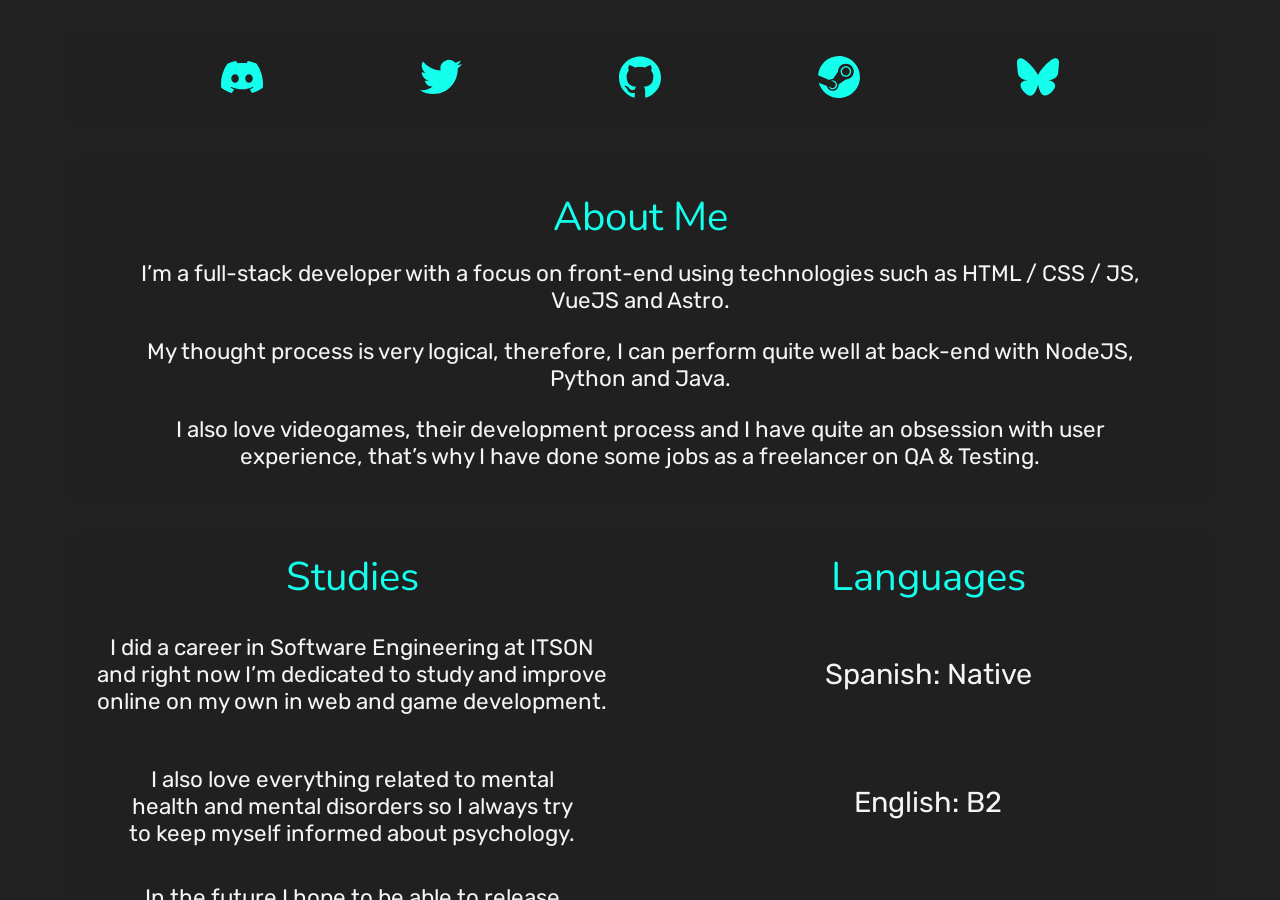
==== commit 70523944: "Fixed first row on studies, replace itchio link for bluesky profile" ====
--- a/index.html
+++ b/index.html
@@ -69,11 +69,11 @@
                 ></a>
               </li>
               <li>
-                <a href="https://emerithz.itch.io/"
+                <a href="https://bsky.app/profile/lyzzcl.bsky.social"
                   ><svg role="img" viewBox="0 0 24 24" xmlns="http://www.w3.org/2000/svg">
-                    <title>Itch.io</title>
-                    <path
-                      d="M3.13 1.338C2.08 1.96.02 4.328 0 4.95v1.03c0 1.303 1.22 2.45 2.325 2.45 1.33 0 2.436-1.102 2.436-2.41 0 1.308 1.07 2.41 2.4 2.41 1.328 0 2.362-1.102 2.362-2.41 0 1.308 1.137 2.41 2.466 2.41h.024c1.33 0 2.466-1.102 2.466-2.41 0 1.308 1.034 2.41 2.363 2.41 1.33 0 2.4-1.102 2.4-2.41 0 1.308 1.106 2.41 2.435 2.41C22.78 8.43 24 7.282 24 5.98V4.95c-.02-.62-2.082-2.99-3.13-3.612-3.253-.114-5.508-.134-8.87-.133-3.362 0-7.945.053-8.87.133zm6.376 6.477a2.74 2.74 0 0 1-.468.602c-.5.49-1.19.795-1.947.795a2.786 2.786 0 0 1-1.95-.795c-.182-.178-.32-.37-.446-.59-.127.222-.303.412-.486.59a2.788 2.788 0 0 1-1.95.795c-.092 0-.187-.025-.264-.052-.107 1.113-.152 2.176-.168 2.95v.005l-.006 1.167c.02 2.334-.23 7.564 1.03 8.85 1.952.454 5.545.662 9.15.663 3.605 0 7.198-.21 9.15-.664 1.26-1.284 1.01-6.514 1.03-8.848l-.006-1.167v-.004c-.016-.775-.06-1.838-.168-2.95-.077.026-.172.052-.263.052a2.788 2.788 0 0 1-1.95-.795c-.184-.178-.36-.368-.486-.59-.127.22-.265.412-.447.59a2.786 2.786 0 0 1-1.95.794c-.76 0-1.446-.303-1.948-.793a2.74 2.74 0 0 1-.468-.602 2.738 2.738 0 0 1-.463.602 2.787 2.787 0 0 1-1.95.794h-.16a2.787 2.787 0 0 1-1.95-.793 2.738 2.738 0 0 1-.464-.602zm-2.004 2.59v.002c.795.002 1.5 0 2.373.953.687-.072 1.406-.108 2.125-.107.72 0 1.438.035 2.125.107.873-.953 1.578-.95 2.372-.953.376 0 1.876 0 2.92 2.934l1.123 4.028c.832 2.995-.266 3.068-1.636 3.07-2.03-.075-3.156-1.55-3.156-3.025-1.124.184-2.436.276-3.748.277-1.312 0-2.624-.093-3.748-.277 0 1.475-1.125 2.95-3.156 3.026-1.37-.004-2.468-.077-1.636-3.072l1.122-4.027c1.045-2.934 2.545-2.934 2.92-2.934zM12 12.714c-.002.002-2.14 1.964-2.523 2.662l1.4-.056v1.22c0 .056.56.033 1.123.007.562.026 1.124.05 1.124-.008v-1.22l1.4.055C14.138 14.677 12 12.713 12 12.713z"
+                    <title>Bluesky: LyzzCL</title>
+                    <path
+                      d="M12 10.8c-1.087-2.114-4.046-6.053-6.798-7.995C2.566.944 1.561 1.266.902 1.565.139 1.908 0 3.08 0 3.768c0 .69.378 5.65.624 6.479.815 2.736 3.713 3.66 6.383 3.364.136-.02.275-.039.415-.056-.138.022-.276.04-.415.056-3.912.58-7.387 2.005-2.83 7.078 5.013 5.19 6.87-1.113 7.823-4.308.953 3.195 2.05 9.271 7.733 4.308 4.267-4.308 1.172-6.498-2.74-7.078a8.741 8.741 0 0 1-.415-.056c.14.017.279.036.415.056 2.67.297 5.568-.628 6.383-3.364.246-.828.624-5.79.624-6.478 0-.69-.139-1.861-.902-2.206-.659-.298-1.664-.62-4.3 1.24C16.046 4.748 13.087 8.687 12 10.8Z"
                     /></svg
                 ></a>
               </li>
--- a/css/desktop.css
+++ b/css/desktop.css
@@ -152,11 +152,13 @@
 /* Studies and Languages */
 body > main > div > article:nth-child(2) > div {
   display: grid;
-  grid-template-rows: repeat(4, 1fr);
+  grid-template-columns: 1fr 1fr;
+  grid-template-rows: min-content 1fr 1fr 1fr;
+  grid-auto-rows: minmax(50px,auto);
   grid-auto-flow: column;
   text-align: center;
-
-  /* padding-inline: 128px; */
+  padding-bottom: 16px;
+
   > p {
     min-width: 30vw;
     place-self: center;
@@ -164,6 +166,10 @@
   > p:nth-of-type(4),
   p:nth-of-type(5) {
     font-size: 1.8rem;
+  }
+
+  h2 {
+    margin-block: 16px;
   }
 }
 
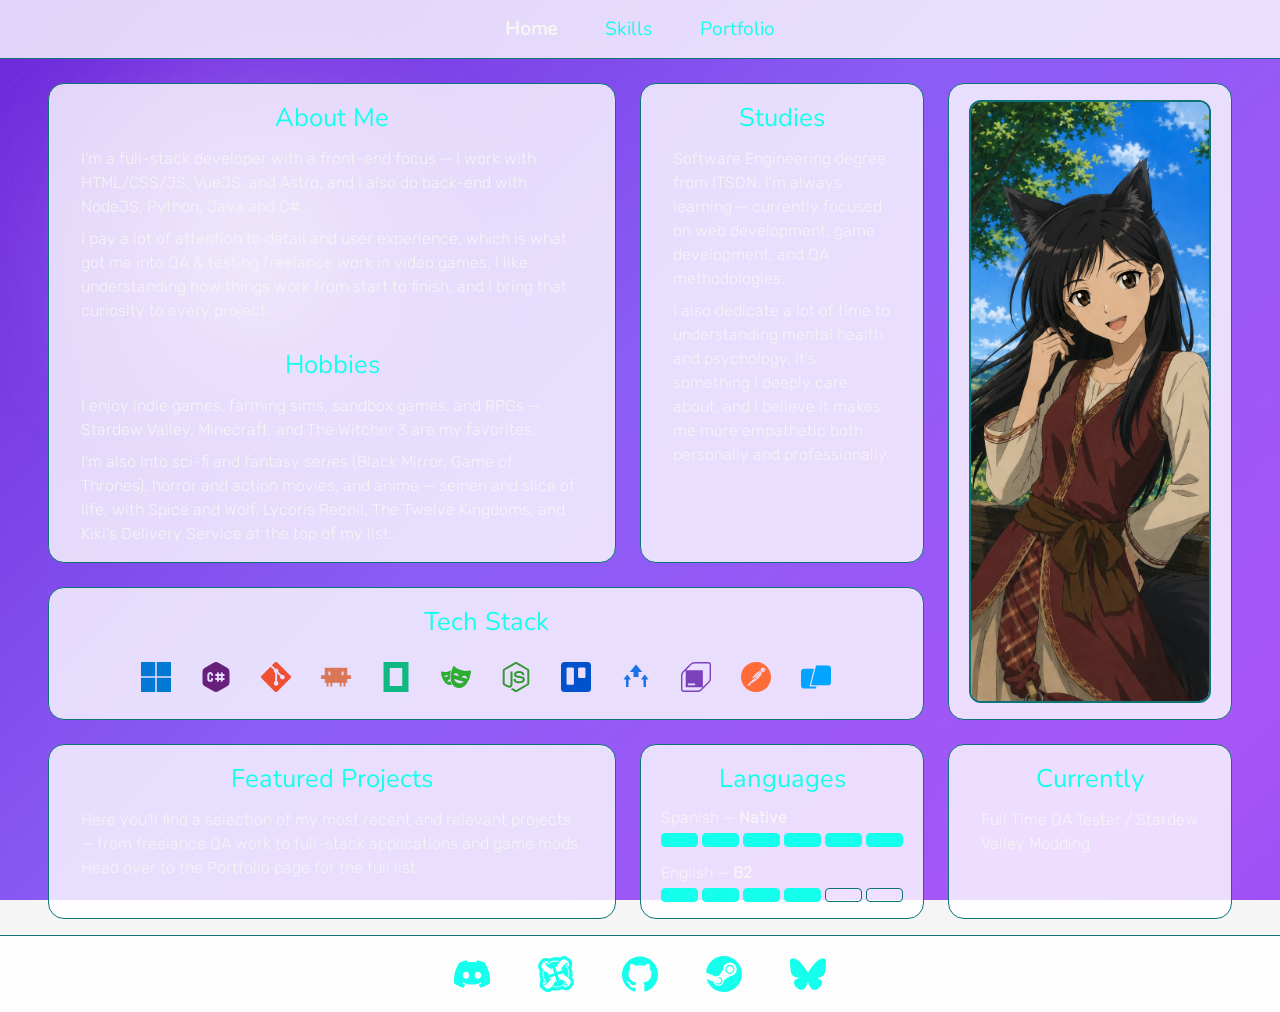
==== commit 5410a44b: "Updated portfolio - refactor" ====
--- a/index.html
+++ b/index.html
@@ -1,640 +1,227 @@
-<!DOCTYPE html>
+﻿<!doctype html>
 <html lang="en">
-  <head>
-    <meta charset="UTF-8" />
-    <meta name="viewport" content="width=device-width, initial-scale=1.0" />
-    <link rel="stylesheet" href="./css/styles.css" />
-    <link rel="stylesheet" href="./css/desktop.css" media="screen and (min-width: 768px)" />
-    <link rel="preconnect" href="https://fonts.googleapis.com" />
-    <link rel="preconnect" href="https://fonts.gstatic.com" crossorigin />
-    <link href="https://fonts.googleapis.com/css2?family=Nunito&family=Rubik:wght@300&display=swap" rel="stylesheet" />
-    <script src="main.js"></script>
-    <title>LyzzCL</title>
-  </head>
-  <body>
-    <main>
-      <button id="btnPrevious"><</button>
-      <button id="btnNext">></button>
-      <div>
-        <article>
-          <div>
-            <h2>About Me</h2>
-            <p>
-              I’m a full-stack developer with a focus on front-end using technologies such as HTML / CSS / JS, VueJS and
-              Astro.
-            </p>
-            <p>
-              My thought process is very logical, therefore, I can perform quite well at back-end with NodeJS, Python
-              and Java.
-            </p>
-            <p>
-              I also love videogames, their development process and I have quite an obsession with user experience,
-              that’s why I have done some jobs as a freelancer on QA & Testing.
-            </p>
-            <ul>
-              <li>
-                <a href="https://discordapp.com/users/348310151486504961">
-                  <svg role="img" viewBox="0 0 24 24" xmlns="http://www.w3.org/2000/svg">
-                    <title>Discord</title>
-                    <path
-                      d="M20.317 4.3698a19.7913 19.7913 0 00-4.8851-1.5152.0741.0741 0 00-.0785.0371c-.211.3753-.4447.8648-.6083 1.2495-1.8447-.2762-3.68-.2762-5.4868 0-.1636-.3933-.4058-.8742-.6177-1.2495a.077.077 0 00-.0785-.037 19.7363 19.7363 0 00-4.8852 1.515.0699.0699 0 00-.0321.0277C.5334 9.0458-.319 13.5799.0992 18.0578a.0824.0824 0 00.0312.0561c2.0528 1.5076 4.0413 2.4228 5.9929 3.0294a.0777.0777 0 00.0842-.0276c.4616-.6304.8731-1.2952 1.226-1.9942a.076.076 0 00-.0416-.1057c-.6528-.2476-1.2743-.5495-1.8722-.8923a.077.077 0 01-.0076-.1277c.1258-.0943.2517-.1923.3718-.2914a.0743.0743 0 01.0776-.0105c3.9278 1.7933 8.18 1.7933 12.0614 0a.0739.0739 0 01.0785.0095c.1202.099.246.1981.3728.2924a.077.077 0 01-.0066.1276 12.2986 12.2986 0 01-1.873.8914.0766.0766 0 00-.0407.1067c.3604.698.7719 1.3628 1.225 1.9932a.076.076 0 00.0842.0286c1.961-.6067 3.9495-1.5219 6.0023-3.0294a.077.077 0 00.0313-.0552c.5004-5.177-.8382-9.6739-3.5485-13.6604a.061.061 0 00-.0312-.0286zM8.02 15.3312c-1.1825 0-2.1569-1.0857-2.1569-2.419 0-1.3332.9555-2.4189 2.157-2.4189 1.2108 0 2.1757 1.0952 2.1568 2.419 0 1.3332-.9555 2.4189-2.1569 2.4189zm7.9748 0c-1.1825 0-2.1569-1.0857-2.1569-2.419 0-1.3332.9554-2.4189 2.1569-2.4189 1.2108 0 2.1757 1.0952 2.1568 2.419 0 1.3332-.946 2.4189-2.1568 2.4189Z"
-                    /></svg
-                ></a>
-              </li>
-              <li>
-                <a href="https://twitter.com/ZEmerith"
-                  ><svg role="img" viewBox="0 0 24 24" xmlns="http://www.w3.org/2000/svg">
-                    <title>Twitter</title>
-                    <path
-                      d="M21.543 7.104c.015.211.015.423.015.636 0 6.507-4.954 14.01-14.01 14.01v-.003A13.94 13.94 0 0 1 0 19.539a9.88 9.88 0 0 0 7.287-2.041 4.93 4.93 0 0 1-4.6-3.42 4.916 4.916 0 0 0 2.223-.084A4.926 4.926 0 0 1 .96 9.167v-.062a4.887 4.887 0 0 0 2.235.616A4.928 4.928 0 0 1 1.67 3.148 13.98 13.98 0 0 0 11.82 8.292a4.929 4.929 0 0 1 8.39-4.49 9.868 9.868 0 0 0 3.128-1.196 4.941 4.941 0 0 1-2.165 2.724A9.828 9.828 0 0 0 24 4.555a10.019 10.019 0 0 1-2.457 2.549z"
-                    /></svg
-                ></a>
-              </li>
-              <li>
-                <a href="https://github.com/LyzzCL"
-                  ><svg role="img" viewBox="0 0 24 24" xmlns="http://www.w3.org/2000/svg">
-                    <title>GitHub</title>
-                    <path
-                      d="M12 .297c-6.63 0-12 5.373-12 12 0 5.303 3.438 9.8 8.205 11.385.6.113.82-.258.82-.577 0-.285-.01-1.04-.015-2.04-3.338.724-4.042-1.61-4.042-1.61C4.422 18.07 3.633 17.7 3.633 17.7c-1.087-.744.084-.729.084-.729 1.205.084 1.838 1.236 1.838 1.236 1.07 1.835 2.809 1.305 3.495.998.108-.776.417-1.305.76-1.605-2.665-.3-5.466-1.332-5.466-5.93 0-1.31.465-2.38 1.235-3.22-.135-.303-.54-1.523.105-3.176 0 0 1.005-.322 3.3 1.23.96-.267 1.98-.399 3-.405 1.02.006 2.04.138 3 .405 2.28-1.552 3.285-1.23 3.285-1.23.645 1.653.24 2.873.12 3.176.765.84 1.23 1.91 1.23 3.22 0 4.61-2.805 5.625-5.475 5.92.42.36.81 1.096.81 2.22 0 1.606-.015 2.896-.015 3.286 0 .315.21.69.825.57C20.565 22.092 24 17.592 24 12.297c0-6.627-5.373-12-12-12"
-                    /></svg
-                ></a>
-              </li>
-              <li>
-                <a href="https://steamcommunity.com/id/zemerith"
-                  ><svg role="img" viewBox="0 0 24 24" xmlns="http://www.w3.org/2000/svg">
-                    <title>Steam</title>
-                    <path
-                      d="M11.979 0C5.678 0 .511 4.86.022 11.037l6.432 2.658c.545-.371 1.203-.59 1.912-.59.063 0 .125.004.188.006l2.861-4.142V8.91c0-2.495 2.028-4.524 4.524-4.524 2.494 0 4.524 2.031 4.524 4.527s-2.03 4.525-4.524 4.525h-.105l-4.076 2.911c0 .052.004.105.004.159 0 1.875-1.515 3.396-3.39 3.396-1.635 0-3.016-1.173-3.331-2.727L.436 15.27C1.862 20.307 6.486 24 11.979 24c6.627 0 11.999-5.373 11.999-12S18.605 0 11.979 0zM7.54 18.21l-1.473-.61c.262.543.714.999 1.314 1.25 1.297.539 2.793-.076 3.332-1.375.263-.63.264-1.319.005-1.949s-.75-1.121-1.377-1.383c-.624-.26-1.29-.249-1.878-.03l1.523.63c.956.4 1.409 1.5 1.009 2.455-.397.957-1.497 1.41-2.454 1.012H7.54zm11.415-9.303c0-1.662-1.353-3.015-3.015-3.015-1.665 0-3.015 1.353-3.015 3.015 0 1.665 1.35 3.015 3.015 3.015 1.663 0 3.015-1.35 3.015-3.015zm-5.273-.005c0-1.252 1.013-2.266 2.265-2.266 1.249 0 2.266 1.014 2.266 2.266 0 1.251-1.017 2.265-2.266 2.265-1.253 0-2.265-1.014-2.265-2.265z"
-                    /></svg
-                ></a>
-              </li>
-              <li>
-                <a href="https://bsky.app/profile/lyzzcl.bsky.social"
-                  ><svg role="img" viewBox="0 0 24 24" xmlns="http://www.w3.org/2000/svg">
-                    <title>Bluesky: LyzzCL</title>
-                    <path
-                      d="M12 10.8c-1.087-2.114-4.046-6.053-6.798-7.995C2.566.944 1.561 1.266.902 1.565.139 1.908 0 3.08 0 3.768c0 .69.378 5.65.624 6.479.815 2.736 3.713 3.66 6.383 3.364.136-.02.275-.039.415-.056-.138.022-.276.04-.415.056-3.912.58-7.387 2.005-2.83 7.078 5.013 5.19 6.87-1.113 7.823-4.308.953 3.195 2.05 9.271 7.733 4.308 4.267-4.308 1.172-6.498-2.74-7.078a8.741 8.741 0 0 1-.415-.056c.14.017.279.036.415.056 2.67.297 5.568-.628 6.383-3.364.246-.828.624-5.79.624-6.478 0-.69-.139-1.861-.902-2.206-.659-.298-1.664-.62-4.3 1.24C16.046 4.748 13.087 8.687 12 10.8Z"
-                    /></svg
-                ></a>
-              </li>
-            </ul>
-          </div>
-        </article>
-        <article>
-          <div>
-            <h2>Studies</h2>
-            <p>
-              I did a career in Software Engineering at ITSON and right now I’m dedicated to study and improve online on
-              my own in web and game development.
-            </p>
-            <p>
-              I also love everything related to mental health and mental disorders so I always try to keep myself
-              informed about psychology.
-            </p>
-            <p>
-              In the future I hope to be able to release a videogame by my own and dedicate myself to work on the
-              videogame industry as a QA, tester or programmer.
-            </p>
-            <h2>Languages</h2>
-            <p>Spanish: Native</p>
-            <p>English: B2</p>
-          </div>
-        </article>
-        <article>
-          <div>
-            <h2>Skills</h2>
-            <section>
-              <h3>Languages</h3>
-              <ul>
-                <li>
-                  <svg role="img" viewBox="0 0 24 24" xmlns="http://www.w3.org/2000/svg" fill="#E34F26">
-                    <title>HTML5</title>
-                    <path
-                      d="M1.5 0h21l-1.91 21.563L11.977 24l-8.564-2.438L1.5 0zm7.031 9.75l-.232-2.718 10.059.003.23-2.622L5.412 4.41l.698 8.01h9.126l-.326 3.426-2.91.804-2.955-.81-.188-2.11H6.248l.33 4.171L12 19.351l5.379-1.443.744-8.157H8.531z"
+    <head>
+        <meta charset="UTF-8" />
+        <meta name="viewport" content="width=device-width, initial-scale=1.0" />
+        <meta
+            name="theme-color"
+            content="#212121"
+            media="(prefers-color-scheme: dark)"
+        />
+        <meta
+            name="theme-color"
+            content="#f5f5f5"
+            media="(prefers-color-scheme: light)"
+        />
+        <link
+            rel="shortcut icon"
+            href="./assets/icons/favicon.ico"
+            type="image/x-icon"
+        />
+        <meta property="og:title" content="Lyzz Dev" />
+        <meta property="og:url" content="https://www.lyzzcl.dev/" />
+        <meta
+            property="og:image"
+            content="https://www.lyzzcl.dev/assets/imgs/OG-Image.webp"
+        />
+        <meta property="og:description" content="My Skills & Portfolio" />
+        <link rel="stylesheet" href="./css/styles.css" />
+        <link
+            rel="stylesheet"
+            href="./css/desktop.css"
+            media="screen and (min-width: 768px)"
+        />
+<title>LyzzCL | Home</title>
+    </head>
+    <body>
+        <a href="#main-content" class="skip-link">Skip to main content</a>
+
+        <div class="bg-animation" aria-hidden="true"></div>
+
+        <nav class="navbar" aria-label="Main navigation">
+            <a href="./index.html" aria-current="page">Home</a>
+            <a href="./skills.html">Skills</a>
+            <a href="./portfolio.html">Portfolio</a>
+        </nav>
+
+        <main id="main-content" class="page home">
+            <div class="home-grid">
+                <section class="section-card" aria-label="About me">
+                    <h2>About Me</h2>
+                    <p>
+                        I'm a full-stack developer with a front-end focus — I
+                        work with HTML/CSS/JS, VueJS, and Astro, and I also do
+                        back-end with NodeJS, Python, Java and C#.
+                    </p>
+                    <p>
+                        I pay a lot of attention to detail and user experience,
+                        which is what got me into QA & testing freelance work in
+                        video games. I like understanding how things work from
+                        start to finish, and I bring that curiosity to every
+                        project.
+                    </p>
+                    <h2>Hobbies</h2>
+                    <p>
+                        I enjoy indie games, farming sims, sandbox games, and
+                        RPGs — Stardew Valley, Minecraft, and The Witcher 3 are
+                        my favorites.
+                    </p>
+                    <p>
+                        I'm also into sci-fi and fantasy series (Black Mirror,
+                        Game of Thrones), horror and action movies, and anime —
+                        seinen and slice of life, with Spice and Wolf, Lycoris
+                        Recoil, The Twelve Kingdoms, and Kiki's Delivery Service
+                        at the top of my list.
+                    </p>
+                </section>
+
+                <section class="section-card" aria-label="Studies">
+                    <h2>Studies</h2>
+                    <p>
+                        Software Engineering degree from ITSON. I'm always
+                        learning — currently focused on web development, game
+                        development, and QA methodologies.
+                    </p>
+                    <p>
+                        I also dedicate a lot of time to understanding mental
+                        health and psychology. It's something I deeply care
+                        about, and I believe it makes me more empathetic both
+                        personally and professionally.
+                    </p>
+                </section>
+
+                <section class="section-card avatar-card" aria-label="Avatar">
+                    <img
+                        src="./assets/imgs/AnimeAvatar.webp"
+                        alt="Anime-style portrait of Lyzz"
+                        loading="lazy"
                     />
-                  </svg>
-                </li>
-                <li>
-                  <svg role="img" viewBox="0 0 24 24" xmlns="http://www.w3.org/2000/svg" fill="#1572B6">
-                    <title>CSS3</title>
-                    <path
-                      d="M1.5 0h21l-1.91 21.563L11.977 24l-8.565-2.438L1.5 0zm17.09 4.413L5.41 4.41l.213 2.622 10.125.002-.255 2.716h-6.64l.24 2.573h6.182l-.366 3.523-2.91.804-2.956-.81-.188-2.11h-2.61l.29 3.855L12 19.288l5.373-1.53L18.59 4.414z"
-                    />
-                  </svg>
-                </li>
-                <li>
-                  <svg role="img" viewBox="0 0 24 24" xmlns="http://www.w3.org/2000/svg" fill="#F7DF1E">
-                    <title>JavaScript</title>
-                    <path
-                      d="M0 0h24v24H0V0zm22.034 18.276c-.175-1.095-.888-2.015-3.003-2.873-.736-.345-1.554-.585-1.797-1.14-.091-.33-.105-.51-.046-.705.15-.646.915-.84 1.515-.66.39.12.75.42.976.9 1.034-.676 1.034-.676 1.755-1.125-.27-.42-.404-.601-.586-.78-.63-.705-1.469-1.065-2.834-1.034l-.705.089c-.676.165-1.32.525-1.71 1.005-1.14 1.291-.811 3.541.569 4.471 1.365 1.02 3.361 1.244 3.616 2.205.24 1.17-.87 1.545-1.966 1.41-.811-.18-1.26-.586-1.755-1.336l-1.83 1.051c.21.48.45.689.81 1.109 1.74 1.756 6.09 1.666 6.871-1.004.029-.09.24-.705.074-1.65l.046.067zm-8.983-7.245h-2.248c0 1.938-.009 3.864-.009 5.805 0 1.232.063 2.363-.138 2.711-.33.689-1.18.601-1.566.48-.396-.196-.597-.466-.83-.855-.063-.105-.11-.196-.127-.196l-1.825 1.125c.305.63.75 1.172 1.324 1.517.855.51 2.004.675 3.207.405.783-.226 1.458-.691 1.811-1.411.51-.93.402-2.07.397-3.346.012-2.054 0-4.109 0-6.179l.004-.056z"
-                    />
-                  </svg>
-                </li>
-                <li>
-                  <svg role="img" viewBox="0 0 24 24" xmlns="http://www.w3.org/2000/svg" fill="#3776AB">
-                    <title>Python</title>
-                    <path
-                      d="M14.25.18l.9.2.73.26.59.3.45.32.34.34.25.34.16.33.1.3.04.26.02.2-.01.13V8.5l-.05.63-.13.55-.21.46-.26.38-.3.31-.33.25-.35.19-.35.14-.33.1-.3.07-.26.04-.21.02H8.77l-.69.05-.59.14-.5.22-.41.27-.33.32-.27.35-.2.36-.15.37-.1.35-.07.32-.04.27-.02.21v3.06H3.17l-.21-.03-.28-.07-.32-.12-.35-.18-.36-.26-.36-.36-.35-.46-.32-.59-.28-.73-.21-.88-.14-1.05-.05-1.23.06-1.22.16-1.04.24-.87.32-.71.36-.57.4-.44.42-.33.42-.24.4-.16.36-.1.32-.05.24-.01h.16l.06.01h8.16v-.83H6.18l-.01-2.75-.02-.37.05-.34.11-.31.17-.28.25-.26.31-.23.38-.2.44-.18.51-.15.58-.12.64-.1.71-.06.77-.04.84-.02 1.27.05zm-6.3 1.98l-.23.33-.08.41.08.41.23.34.33.22.41.09.41-.09.33-.22.23-.34.08-.41-.08-.41-.23-.33-.33-.22-.41-.09-.41.09zm13.09 3.95l.28.06.32.12.35.18.36.27.36.35.35.47.32.59.28.73.21.88.14 1.04.05 1.23-.06 1.23-.16 1.04-.24.86-.32.71-.36.57-.4.45-.42.33-.42.24-.4.16-.36.09-.32.05-.24.02-.16-.01h-8.22v.82h5.84l.01 2.76.02.36-.05.34-.11.31-.17.29-.25.25-.31.24-.38.2-.44.17-.51.15-.58.13-.64.09-.71.07-.77.04-.84.01-1.27-.04-1.07-.14-.9-.2-.73-.25-.59-.3-.45-.33-.34-.34-.25-.34-.16-.33-.1-.3-.04-.25-.02-.2.01-.13v-5.34l.05-.64.13-.54.21-.46.26-.38.3-.32.33-.24.35-.2.35-.14.33-.1.3-.06.26-.04.21-.02.13-.01h5.84l.69-.05.59-.14.5-.21.41-.28.33-.32.27-.35.2-.36.15-.36.1-.35.07-.32.04-.28.02-.21V6.07h2.09l.14.01zm-6.47 14.25l-.23.33-.08.41.08.41.23.33.33.23.41.08.41-.08.33-.23.23-.33.08-.41-.08-.41-.23-.33-.33-.23-.41-.08-.41.08z"
-                    />
-                  </svg>
-                </li>
-                <li>
-                  <svg xmlns="http://www.w3.org/2000/svg" viewBox="0 0 128 128">
-                    <path
-                      fill="#0074BD"
-                      d="M47.617 98.12s-4.767 2.774 3.397 3.71c9.892 1.13 14.947.968 25.845-1.092 0 0 2.871 1.795 6.873 3.351-24.439 10.47-55.308-.607-36.115-5.969zm-2.988-13.665s-5.348 3.959 2.823 4.805c10.567 1.091 18.91 1.18 33.354-1.6 0 0 1.993 2.025 5.132 3.131-29.542 8.64-62.446.68-41.309-6.336z"
-                    />
-                    <title>Java</title>
-                    <path
-                      fill="#EA2D2E"
-                      d="M69.802 61.271c6.025 6.935-1.58 13.17-1.58 13.17s15.289-7.891 8.269-17.777c-6.559-9.215-11.587-13.792 15.635-29.58 0 .001-42.731 10.67-22.324 34.187z"
-                    />
-                    <path
-                      fill="#0074BD"
-                      d="M102.123 108.229s3.529 2.91-3.888 5.159c-14.102 4.272-58.706 5.56-71.094.171-4.451-1.938 3.899-4.625 6.526-5.192 2.739-.593 4.303-.485 4.303-.485-4.953-3.487-32.013 6.85-13.743 9.815 49.821 8.076 90.817-3.637 77.896-9.468zM49.912 70.294s-22.686 5.389-8.033 7.348c6.188.828 18.518.638 30.011-.326 9.39-.789 18.813-2.474 18.813-2.474s-3.308 1.419-5.704 3.053c-23.042 6.061-67.544 3.238-54.731-2.958 10.832-5.239 19.644-4.643 19.644-4.643zm40.697 22.747c23.421-12.167 12.591-23.86 5.032-22.285-1.848.385-2.677.72-2.677.72s.688-1.079 2-1.543c14.953-5.255 26.451 15.503-4.823 23.725 0-.002.359-.327.468-.617z"
-                    />
-                    <path
-                      fill="#EA2D2E"
-                      d="M76.491 1.587S89.459 14.563 64.188 34.51c-20.266 16.006-4.621 25.13-.007 35.559-11.831-10.673-20.509-20.07-14.688-28.815C58.041 28.42 81.722 22.195 76.491 1.587z"
-                    />
-                    <path
-                      fill="#0074BD"
-                      d="M52.214 126.021c22.476 1.437 57-.8 57.817-11.436 0 0-1.571 4.032-18.577 7.231-19.186 3.612-42.854 3.191-56.887.874 0 .001 2.875 2.381 17.647 3.331z"
-                    />
-                  </svg>
-                </li>
-                <li>
-                  <svg
-                    role="img"
-                    viewBox="0 0 24 24"
-                    xmlns="http://www.w3.org/2000/svg"
-                    fill="#777BB4"
-                    style="width: 32px"
-                  >
-                    <title>PHP</title>
-                    <path
-                      d="M7.01 10.207h-.944l-.515 2.648h.838c.556 0 .97-.105 1.242-.314.272-.21.455-.559.55-1.049.092-.47.05-.802-.124-.995-.175-.193-.523-.29-1.047-.29zM12 5.688C5.373 5.688 0 8.514 0 12s5.373 6.313 12 6.313S24 15.486 24 12c0-3.486-5.373-6.312-12-6.312zm-3.26 7.451c-.261.25-.575.438-.917.551-.336.108-.765.164-1.285.164H5.357l-.327 1.681H3.652l1.23-6.326h2.65c.797 0 1.378.209 1.744.628.366.418.476 1.002.33 1.752a2.836 2.836 0 0 1-.305.847c-.143.255-.33.49-.561.703zm4.024.715l.543-2.799c.063-.318.039-.536-.068-.651-.107-.116-.336-.174-.687-.174H11.46l-.704 3.625H9.388l1.23-6.327h1.367l-.327 1.682h1.218c.767 0 1.295.134 1.586.401s.378.7.263 1.299l-.572 2.944h-1.389zm7.597-2.265a2.782 2.782 0 0 1-.305.847c-.143.255-.33.49-.561.703a2.44 2.44 0 0 1-.917.551c-.336.108-.765.164-1.286.164h-1.18l-.327 1.682h-1.378l1.23-6.326h2.649c.797 0 1.378.209 1.744.628.366.417.477 1.001.331 1.751zM17.766 10.207h-.943l-.516 2.648h.838c.557 0 .971-.105 1.242-.314.272-.21.455-.559.551-1.049.092-.47.049-.802-.125-.995s-.524-.29-1.047-.29z"
-                    />
-                  </svg>
-                </li>
-                <li>SQL</li>
-              </ul>
-            </section>
-            <section>
-              <h3>Frameworks & Libs</h3>
-              <ul>
-                <li>
-                  <svg role="img" viewBox="0 0 24 24" xmlns="http://www.w3.org/2000/svg" fill="#4FC08D">
-                    <title>Vue.js</title>
-                    <path
-                      d="M24,1.61H14.06L12,5.16,9.94,1.61H0L12,22.39ZM12,14.08,5.16,2.23H9.59L12,6.41l2.41-4.18h4.43Z"
-                    />
-                  </svg>
-                </li>
-                <li>
-                  <svg role="img" viewBox="0 0 24 24" xmlns="http://www.w3.org/2000/svg" fill="#61DAFB">
-                    <title>React</title>
-                    <path
-                      d="M14.23 12.004a2.236 2.236 0 0 1-2.235 2.236 2.236 2.236 0 0 1-2.236-2.236 2.236 2.236 0 0 1 2.235-2.236 2.236 2.236 0 0 1 2.236 2.236zm2.648-10.69c-1.346 0-3.107.96-4.888 2.622-1.78-1.653-3.542-2.602-4.887-2.602-.41 0-.783.093-1.106.278-1.375.793-1.683 3.264-.973 6.365C1.98 8.917 0 10.42 0 12.004c0 1.59 1.99 3.097 5.043 4.03-.704 3.113-.39 5.588.988 6.38.32.187.69.275 1.102.275 1.345 0 3.107-.96 4.888-2.624 1.78 1.654 3.542 2.603 4.887 2.603.41 0 .783-.09 1.106-.275 1.374-.792 1.683-3.263.973-6.365C22.02 15.096 24 13.59 24 12.004c0-1.59-1.99-3.097-5.043-4.032.704-3.11.39-5.587-.988-6.38-.318-.184-.688-.277-1.092-.278zm-.005 1.09v.006c.225 0 .406.044.558.127.666.382.955 1.835.73 3.704-.054.46-.142.945-.25 1.44-.96-.236-2.006-.417-3.107-.534-.66-.905-1.345-1.727-2.035-2.447 1.592-1.48 3.087-2.292 4.105-2.295zm-9.77.02c1.012 0 2.514.808 4.11 2.28-.686.72-1.37 1.537-2.02 2.442-1.107.117-2.154.298-3.113.538-.112-.49-.195-.964-.254-1.42-.23-1.868.054-3.32.714-3.707.19-.09.4-.127.563-.132zm4.882 3.05c.455.468.91.992 1.36 1.564-.44-.02-.89-.034-1.345-.034-.46 0-.915.01-1.36.034.44-.572.895-1.096 1.345-1.565zM12 8.1c.74 0 1.477.034 2.202.093.406.582.802 1.203 1.183 1.86.372.64.71 1.29 1.018 1.946-.308.655-.646 1.31-1.013 1.95-.38.66-.773 1.288-1.18 1.87-.728.063-1.466.098-2.21.098-.74 0-1.477-.035-2.202-.093-.406-.582-.802-1.204-1.183-1.86-.372-.64-.71-1.29-1.018-1.946.303-.657.646-1.313 1.013-1.954.38-.66.773-1.286 1.18-1.868.728-.064 1.466-.098 2.21-.098zm-3.635.254c-.24.377-.48.763-.704 1.16-.225.39-.435.782-.635 1.174-.265-.656-.49-1.31-.676-1.947.64-.15 1.315-.283 2.015-.386zm7.26 0c.695.103 1.365.23 2.006.387-.18.632-.405 1.282-.66 1.933-.2-.39-.41-.783-.64-1.174-.225-.392-.465-.774-.705-1.146zm3.063.675c.484.15.944.317 1.375.498 1.732.74 2.852 1.708 2.852 2.476-.005.768-1.125 1.74-2.857 2.475-.42.18-.88.342-1.355.493-.28-.958-.646-1.956-1.1-2.98.45-1.017.81-2.01 1.085-2.964zm-13.395.004c.278.96.645 1.957 1.1 2.98-.45 1.017-.812 2.01-1.086 2.964-.484-.15-.944-.318-1.37-.5-1.732-.737-2.852-1.706-2.852-2.474 0-.768 1.12-1.742 2.852-2.476.42-.18.88-.342 1.356-.494zm11.678 4.28c.265.657.49 1.312.676 1.948-.64.157-1.316.29-2.016.39.24-.375.48-.762.705-1.158.225-.39.435-.788.636-1.18zm-9.945.02c.2.392.41.783.64 1.175.23.39.465.772.705 1.143-.695-.102-1.365-.23-2.006-.386.18-.63.406-1.282.66-1.933zM17.92 16.32c.112.493.2.968.254 1.423.23 1.868-.054 3.32-.714 3.708-.147.09-.338.128-.563.128-1.012 0-2.514-.807-4.11-2.28.686-.72 1.37-1.536 2.02-2.44 1.107-.118 2.154-.3 3.113-.54zm-11.83.01c.96.234 2.006.415 3.107.532.66.905 1.345 1.727 2.035 2.446-1.595 1.483-3.092 2.295-4.11 2.295-.22-.005-.406-.05-.553-.132-.666-.38-.955-1.834-.73-3.703.054-.46.142-.944.25-1.438zm4.56.64c.44.02.89.034 1.345.034.46 0 .915-.01 1.36-.034-.44.572-.895 1.095-1.345 1.565-.455-.47-.91-.993-1.36-1.565z"
-                    />
-                  </svg>
-                </li>
-                <li>
-                  <svg role="img" viewBox="0 0 24 24" xmlns="http://www.w3.org/2000/svg" fill="#339933">
-                    <title>Node.js</title>
-                    <path
-                      d="M11.998,24c-0.321,0-0.641-0.084-0.922-0.247l-2.936-1.737c-0.438-0.245-0.224-0.332-0.08-0.383 c0.585-0.203,0.703-0.25,1.328-0.604c0.065-0.037,0.151-0.023,0.218,0.017l2.256,1.339c0.082,0.045,0.197,0.045,0.272,0l8.795-5.076 c0.082-0.047,0.134-0.141,0.134-0.238V6.921c0-0.099-0.053-0.192-0.137-0.242l-8.791-5.072c-0.081-0.047-0.189-0.047-0.271,0 L3.075,6.68C2.99,6.729,2.936,6.825,2.936,6.921v10.15c0,0.097,0.054,0.189,0.139,0.235l2.409,1.392 c1.307,0.654,2.108-0.116,2.108-0.89V7.787c0-0.142,0.114-0.253,0.256-0.253h1.115c0.139,0,0.255,0.112,0.255,0.253v10.021 c0,1.745-0.95,2.745-2.604,2.745c-0.508,0-0.909,0-2.026-0.551L2.28,18.675c-0.57-0.329-0.922-0.945-0.922-1.604V6.921 c0-0.659,0.353-1.275,0.922-1.603l8.795-5.082c0.557-0.315,1.296-0.315,1.848,0l8.794,5.082c0.57,0.329,0.924,0.944,0.924,1.603 v10.15c0,0.659-0.354,1.273-0.924,1.604l-8.794,5.078C12.643,23.916,12.324,24,11.998,24z M19.099,13.993 c0-1.9-1.284-2.406-3.987-2.763c-2.731-0.361-3.009-0.548-3.009-1.187c0-0.528,0.235-1.233,2.258-1.233 c1.807,0,2.473,0.389,2.747,1.607c0.024,0.115,0.129,0.199,0.247,0.199h1.141c0.071,0,0.138-0.031,0.186-0.081 c0.048-0.054,0.074-0.123,0.067-0.196c-0.177-2.098-1.571-3.076-4.388-3.076c-2.508,0-4.004,1.058-4.004,2.833 c0,1.925,1.488,2.457,3.895,2.695c2.88,0.282,3.103,0.703,3.103,1.269c0,0.983-0.789,1.402-2.642,1.402 c-2.327,0-2.839-0.584-3.011-1.742c-0.02-0.124-0.126-0.215-0.253-0.215h-1.137c-0.141,0-0.254,0.112-0.254,0.253 c0,1.482,0.806,3.248,4.655,3.248C17.501,17.007,19.099,15.91,19.099,13.993z"
-                    />
-                  </svg>
-                </li>
-                <li>
-                  <svg role="img" viewBox="0 0 24 24" xmlns="http://www.w3.org/2000/svg" fill="#BC52EE">
-                    <title>Astro</title>
-                    <path
-                      d="M8.358 20.162c-1.186-1.07-1.532-3.316-1.038-4.944.856 1.026 2.043 1.352 3.272 1.535 1.897.283 3.76.177 5.522-.678.202-.098.388-.229.608-.36.166.473.209.95.151 1.437-.14 1.185-.738 2.1-1.688 2.794-.38.277-.782.525-1.175.787-1.205.804-1.531 1.747-1.078 3.119l.044.148a3.158 3.158 0 0 1-1.407-1.188 3.31 3.31 0 0 1-.544-1.815c-.004-.32-.004-.642-.048-.958-.106-.769-.472-1.113-1.161-1.133-.707-.02-1.267.411-1.415 1.09-.012.053-.028.104-.045.165h.002zm-5.961-4.445s3.24-1.575 6.49-1.575l2.451-7.565c.092-.366.36-.614.662-.614.302 0 .57.248.662.614l2.45 7.565c3.85 0 6.491 1.575 6.491 1.575L16.088.727C15.93.285 15.663 0 15.303 0H8.697c-.36 0-.615.285-.784.727l-5.516 14.99z"
-                    />
-                  </svg>
-                </li>
-                <li>
-                  <svg role="img" viewBox="0 0 24 24" xmlns="http://www.w3.org/2000/svg" fill="#06B6D4">
-                    <title>Tailwind CSS</title>
-                    <path
-                      d="M12.001,4.8c-3.2,0-5.2,1.6-6,4.8c1.2-1.6,2.6-2.2,4.2-1.8c0.913,0.228,1.565,0.89,2.288,1.624 C13.666,10.618,15.027,12,18.001,12c3.2,0,5.2-1.6,6-4.8c-1.2,1.6-2.6,2.2-4.2,1.8c-0.913-0.228-1.565-0.89-2.288-1.624 C16.337,6.182,14.976,4.8,12.001,4.8z M6.001,12c-3.2,0-5.2,1.6-6,4.8c1.2-1.6,2.6-2.2,4.2-1.8c0.913,0.228,1.565,0.89,2.288,1.624 c1.177,1.194,2.538,2.576,5.512,2.576c3.2,0,5.2-1.6,6-4.8c-1.2,1.6-2.6,2.2-4.2,1.8c-0.913-0.228-1.565-0.89-2.288-1.624 C10.337,13.382,8.976,12,6.001,12z"
-                    />
-                  </svg>
-                </li>
-                <li>
-                  <svg role="img" viewBox="0 0 24 24" xmlns="http://www.w3.org/2000/svg" fill="#14ffec">
-                    <title>Flask</title>
-                    <path
-                      d="M7.172 20.36c-.914-.72-1.89-1.41-2.556-2.38-1.402-1.712-2.482-3.694-3.22-5.777-.446-1.355-.6-2.808-1.174-4.11-.602-.944.103-1.978 1.138-2.28.46-.087 1.272-.522.293-.211-.878.644-.963-.585-.063-.662.615-.082.84-.585.63-1.037-.66-.43 1.6-.903.463-1.544C1.5 1.08 4.34.835 3.64 2.285 3.473 3.4 5.624 2.08 5.125 3.368c.507.619 1.9.14 1.865 1.009.74.05.993.672 1.687.72.72.325 2.022.58 2.266 1.39-.713.566-2.364-1.165-2.443.398.215 2.31.16 4.689 1.004 6.888.4 1.332 1.37 2.38 2.244 3.418.837 1.016 1.971 1.73 3.127 2.333 1.014.478 2.107.795 3.213.994.448-.343 1.24-1.617 1.938-1.08.033.604-1.388 1.263-.067 1.196.776-.234 1.314.6 1.953-.152.588.697 2.446-.446 2.027.98-.566.364-1.392.144-1.959.646-.935-.467-1.68.418-2.715.306a19.86 19.86 0 01-3.484.29c-1.912-.15-3.865-.214-5.684-.88-1.024-.297-2.023-.881-2.924-1.464zm1.615.7c1 .432 1.978.888 3.074 1.026 1.74.24 3.537.614 5.283.274-.79-.357-1.608.14-2.395-.255-.944.203-1.957-.052-2.917-.177-1.092-.486-2.27-.82-3.291-1.452-1.277-.466.66.598 1.005.685.798.453-.877-.233-1.114-.421-.668-.375-.754-.297-.066.084.139.08.276.166.42.235zm-1.904-1.346c.97.359-.004-.682-.45-.622-.196-.341-.751-.557-.36-.74-.704.244-.737-.93-1.07-.763-.744-.235-.29-1.07-1.176-1.58-.081-.54-.882-1.008-1.138-1.822-.113-.416-.905-1.613-.418-.5.414 1.072 1.143 1.99 1.75 2.907.47.873 1.027 1.786 1.885 2.33.29.278.568.703.977.79zM4.09 16.647c.033-.146.177.317 0 0zm3.954 3.497c.215-.096-.31-.12 0 0zm.526.192c-.054-.265-.24.148 0 0zm.66.275c.312-.3-.484-.188 0 0zm1.127.63c.191-.282-.61-.107 0 0zM8.19 19.728c.487-.315-.63-.004 0 0zm.494.246c-.014-.166-.176.075 0 0zm2.47 1.542c.397.25 2.32.55 1.115.103-.2.042-2.23-.574-1.116-.103zm-3.921-3.054c-.04-.167-.616-.185 0 0zm1.15.67c.3-.21-.621-.16 0 0zm.966.593c.43-.162-.696-.163 0 0zm-2.584-1.773c.466.358 1.88.046.714-.213-.53-.283-1.727-.476-.912.17zm3.24 1.978c.193-.33-.815-.19 0 0zm-.984-.783c1.14.323-.958-.72-.281-.118l.15.068.13.05zm1.973 1.14c1.08.01-.975-.147 0 0zm-4.644-2.96c-.042-.2-.266.018 0 0zm6.47 3.985c.028-.363-.353.27 0 0zm-4.63-2.856c-.064-.191-.336-.008 0 0zm-1.738-1.254c.62-.037-.848-.273 0 0zm-2.06-1.332c-.077-.297-.674-.534 0 0zm5.407 3.435c-.114-.13-.054.028 0 0zm3.366 2.065c-.01-.197-.183.075 0 0zm-3.664-2.373c.06-.255-.528-.077 0 0zm-2.506-1.592c.46-.05-.74-.311 0 0zm4.241 2.637c.718-.285-.7-.14 0 0zM9.03 18.545c.827.106-.985-.563-.181-.06zm2.876 1.768c.773-.462.518 1.082 1.311.13.782-.57-.675.707.29.103.696-.467 1.726.22 2.376.445.468-.023.923.405 1.403.145.923-.25-1.806-.37-1.09-.81-.845.245-1.47-.294-1.885-.835-.948-.22-2.044-.703-2.517-1.542-.192-.315.28.044-.166-.47-.57-.508-.856-1.085-1.24-1.702-.457-.244-.51-.963-.557-.024.004-.593-.553-.992-.688-.826-.002-.571.595-.285.176-.707-.09-.592-.386-1.21-.475-1.877-.138-.322-.02-1.011-.473-.282-.165.77-.055-.947.202-.38.337-.58-.12-.51-.14-.43.22-.488.14-1.18-.057-.916.117-.517.185-1.902-.175-1.656.218-.54.414-2.473-.534-1.736-.384.005-1.048.14-1.363.296.986.543-.1.196-.5.11-.052.502-.45.285-.946.29.793.098-.386.81-.841.534-.59.282.51.987.012 1.205.06.328-.905-.12-.83.64-.573-.241-.078.9.209.514.975.264.686.866.71 1.437-.158.333-.784-.783-.14-.731-.507-.827-.561-.3-.984.085-.1.028 1.079.547.34.803.65.1.668.67.8 1.03.39.407.31-.45.779.04-.296-.436-1.567-1.228-.544-.974-.005-.44-.185-.793.129-.784.31-.562-.325 1.387.375.672.193-.085.24-.563.59.045.505.498.182.858-.531.403.127.433.954.587.799 1.265.165.595.395.376.596.342.158.578.247.153.255-.123.72.155.552.58.778.88.497.224-.712-1.522.142-.526.898.81.337 1.15-.47 1.02.51-.041.675.69 1.313.664.582.277.975 1.34-.027.897-.348-.313-1.58-.7-.573-.104.929.43 1.665.688 2.561 1.227.64.458.918.982 1.16 1.086-.538.257-1.623-.206-.817-.348-.503-.091-1.068-.345-.587.28.41.343 1.45.306 1.637.345-.159.348-.43.376.006.403-.486.26.156.3.201.448zm-.994-2.808c-.296-.31-.373-.89-.053-.385.164.066.525.947.053.385zm3.238 2.057c.185-.011.006.14 0 0zm-3.706-2.816c-.01-.468.107.36 0 0zm-.322-.433c-.372-.72.47.204 0 0zm-3.9-2.692c.219-.06.108.374 0 0zm3.104 1.682c.134-.504.158.424 0 0zm-2.192-1.525c-.155-.278.323.26 0 0zm1.882.604c-.352-.79.25-.432.078.13zM5.77 12.217c-.158-.26-.418-1.02-.334-1.252.076.378.804 1.627.357.518-.494-.93.59.302.702.534.05.23-.305-.063-.064.478-.44-.617-.26.34-.661-.278zm-1.003-.691c.04-.603.23.413 0 0zm.45.155c.216-.455.366.634 0 0zm-1.084-.84c-.374-.37-.644-.713.017-.23.255.01-.566-.778.06-.25.66.12.327 1.082-.077.48zm.57-.015c.217-.215.115.212 0 0zm.35.113c-.328-.617.4.258 0 0zm-.697-.667c-1.086-.966 1.365.506.177.18zm3.11 1.808c-.47-.282-.123-1.984.037-.82.457-.148-.025.6.315.594-.053.473-.206.643-.35.226zm1.15.68c.048-.513.099.35 0 0zm-.2-.198c.054-.22.007.258 0 0zM4.57 9.955c-.697-.963 2.027.973.447.244-.165-.043-.364-.06-.447-.244zm2.216 1.175c-.066-.81.147.134 0 0zm1.682 1.079c.13-.462.01.305 0 0zM4.676 9.587c.415-.088 1.718.729.52.234-.132-.148-.416-.08-.52-.234zm3.56 1.775c.044-.83.248-.495.002.118zM4.985 9.299c.169-.248-.45-1.12.089-.313.232.185.672.31.283.387.61.539-.15.146-.372-.074zm3.075 1.804c.117-.944.103.553 0 0zM4.632 8.427c.129-.055.068.172 0 0zm.802.478c.206-.434.38.483 0 0zm2.263 1.259c-.002-.167.043.242 0 0zm-.131-.29c-.314-.776.292.41 0 0zm-.193-.51c-.053-.32.18.404 0 0zm.314-.51c-.216-.38.272-1.673.326-.87-.227.625-.065.975.093.136.293-.66-.063 1.303-.42.735zm.322-1.923c.094-.115.02.139 0 0zM7.47 17.544c-.128-.111.016.07 0 0zm1.11.56c.615.16.612-.095.055-.17-.3-.28-1.246-.575-.4-.035.057.142.235.139.344.206zM6.389 16.65c.34.253 1.28.719.484.096.269-.312-.514-.478-.254-.686-.66-.404-.52-.368-.058-.356-.794-.354.114-.328.07-.51-.305-.06-1.52-.54-.804.04-.726-.37-.173.138-.392.084-.743-.202.66.565-.118.375.425.337 1.146.864.18.357-.128.183.69.46.892.6zm1.16.667c1.41.454-.691-.556 0 0zm5.94 3.598c.02-.28-.193.24 0 0zm.611.257c.325-.315.013.503.54-.077.005-.415-.017-.66-.606-.156-.162.09-.234.473.066.233zm-9.692-6.087c-.1-.393-.7-.39 0 0zm.652.428c-.242-.402-.864-.364 0 0zm3.71 2.237c.362.32 1.662.236.44.04-.182-.27-1.151-.204-.44-.04zm5.097 3.149c.558-.468-.54.208 0 0zm1.16.796c.003-.15-.24.066 0 0zm.001-.21c.617-.654-.598.039 0 0zM2.805 13.743c-.526-.75-.327-1.088-.835-1.7-.096-.47-.87-1.533-.4-.406.43.659.558 1.679 1.235 2.106zm12.03 7.534c1.135-.734-.466-.32 0 0zm.866.34c.57-.488-.36-.102 0 0zM4.215 14.255c.163-.242-.42-.031 0 0zm11.305 7.129c.551-.355-.126-.3-.1.032zm-7.47-4.71c-.02-.24-.291.02 0 0zm.46.267c-.145-.297-.224.047 0 0zm7.894 4.684c.705-.51-.428-.098-.148.096zm-.27-.13c.574-.482-.607.213 0 0zm1.38.918c.386-.258-.469-.083 0 0zM4.57 14.08c.517.116 2.066 1.274 1.152.08-.468-.138-.187-1.283-.665-1.08.32.535.264.763-.41.426-.845-.413-.474.204-.31.374-.224.052.299.196.233.2zm-2.356-1.86c.092-.383-.853-2.107-.446-.864.146.26.13.754.446.864zm4.324 2.666c-.266-.223-.013-.032 0 0zm.656.152c0-.405-.725-.164 0 0zm5.681 3.583c-.108-.278-.428-.006 0 0zm.273.199c-.04-.155-.157.03 0 0zM15.4 20.24c.216-.16-.27-.02 0 0zM3.39 12.52c.62-.24-.664-.17 0 0zm8.984 5.662c-.007-.401-.395.1 0 0zm-9.23-6.231c.399-.135-.367-.09 0 0zm1.156.56c-.007-.133-.122.05 0 0zm14.09 8.64c.512-.104 1.678.26 1.866-.136-.62-.015-2.15-.438-2.222.1l.136.023.22.013zM4.667 12.603c.009-.407-.317-.015 0 0zM1.63 10.495c-.138-.775-.525-.118 0 0zm.724.182c.009-.25-.663-.224 0 0zm.414.203c-.12-.097-.094.122 0 0zm2.605 1.67c.122-.112-.29-.083 0 0zm-2.88-2.128c-.07-.585-.84-.088 0 0zm-1.486-.964c-.02-.27-.144.102 0 0zm.22-.167c-.035-.32-.19.04 0 0zm1.22.729c.518-.203-.94-.42-.104-.04zm16.334 10.089c.33-.303-.42-.094 0 0zm1.974 1.023c.132-.392-.334.05 0 0zM2.573 9.38c.055-.38-.41.075 0 0zM.837 8.218c-.093-.535-.08-1.474.812-1.156-1.191.236.824 1.48.57.498.5.024.98-.296.716.19.987-.11 1.67-.964 2.624-.845.742-.098 1.554-.172 2.354-.471.658-.048 1.29-.756.93-1.175-.896-.076-1.835.036-2.827.233-1.098.228-2.096.662-3.205.849-1.08.145.217.4-.092.456-.564.196.672.328-.073.534-.46-.088-.94-.246-.743-.73-1.035.133-1.945.563-1.127 1.616h.06zm2.494-1.27c.243-.894 1.3.735.398.118-.108-.08-.285-.146-.398-.12zm.047-.434c.35-.26.186.146 0 0zm.445.008c.032-.411 1.018.218.163.148zm.608-.245c.222-.26.064.23 0 0zm.156-.104c.37-.444 2.095-.283.832-.043-.338-.255-.598.15-.832.043zm2.25-.347c-.055-1.214 1.119.432 0 0zm.64-.004c.233-.612.906-.245.108-.123.017.065-.024.316-.108.123zM2.322 9.067c.697-.427-.741-.37 0 0zm.515.144c.245-.26-.531-.106 0 0zm-1.52-1.08c.399-.305-.471-.116 0 0zm20.602 12.89c.012-.355-.304.16 0 0zm-2.093-1.43c.06-.408-.27.037 0 0zm2.67 1.568c.557 0 1.688-.173.475-.173-.19.03-1.109.024-.476.173zM3.29 8.959c.45-.03.706-.497-.087-.47-1.23-.127 1.084.42-.158.264-.167.11.236.237.245.207zm.398.202c-.048-.29-.14.154 0 0zm.47-1.257c.197-.243-.27-.065 0 0zm-1.5-2.508c.806-.274 1.907-.581 2.287.135-.387-.466-.156-.924.21-.243.516.689.775-.313.438-.545.383.476.819.7.257.03.61-.734-1.223.097-1.64.088-.2.09-2.071.477-1.551.535zm.472-.903c.46-.347 1.588.206.864-.345-.07-.062-1.586.418-.864.345zm1.674.069c.538.013-.231-.722.409-.39-.105-.343-.746-.407-1.06-.544-.176.314.36.938.65.934zm-1.38-1.52c.186-.252-.326.128 0 0zm.684.164c.866-.115-.22-.373-.174-.01zm-1.277-1c-.61-.796 1.146.134.527-.7-.522-.415-1.023.468-.527.7zm7.824 4.215c.28-.496-1.155-.668-.188-.175.09.03.07.21.188.175z"
-                    />
-                  </svg>
-                </li>
-                <li>
-                  <svg role="img" viewBox="0 0 24 24" xmlns="http://www.w3.org/2000/svg" fill="#40B5A4">
-                    <title>Puppeteer</title>
-                    <path
-                      d="M17.89 17.86h.397v.174h.028a.466.466 0 0 1 .619-.155l-.11.373a.364.364 0 0 0-.184-.043.288.288 0 0 0-.243.11.471.471 0 0 0-.082.29v.635h-.424zm-.26 1.048a.766.766 0 0 1-.27.28.741.741 0 0 1-.398.101.822.822 0 0 1-.3-.054.752.752 0 0 1-.237-.155.704.704 0 0 1-.214-.529c0-.1.018-.194.056-.282a.719.719 0 0 1 .156-.235.725.725 0 0 1 .529-.22.75.75 0 0 1 .302.056.642.642 0 0 1 .353.384.846.846 0 0 1 .037.402h-1.02c.02.09.063.156.127.198a.387.387 0 0 0 .214.062.345.345 0 0 0 .32-.18zm-.376-.54a.227.227 0 0 0-.03-.074.21.21 0 0 0-.058-.07.264.264 0 0 0-.093-.054.325.325 0 0 0-.43.198zm-1.242.54a.766.766 0 0 1-.27.28.741.741 0 0 1-.397.101.822.822 0 0 1-.3-.054.752.752 0 0 1-.237-.155.704.704 0 0 1-.215-.529c0-.1.019-.194.057-.282a.719.719 0 0 1 .155-.235.725.725 0 0 1 .529-.22c.115 0 .215.018.302.056a.642.642 0 0 1 .353.384.846.846 0 0 1 .037.402h-1.02c.02.09.063.156.127.198a.387.387 0 0 0 .215.062.345.345 0 0 0 .32-.18zm-.376-.54a.227.227 0 0 0-.028-.074.21.21 0 0 0-.06-.07.264.264 0 0 0-.093-.054.325.325 0 0 0-.43.198zm-1.918-.144l-.243-.004.004-.388.25.012-.007-.41.412.004-.016.39.367.02-.012.355-.365.008.013.47c-.012.092.022.145.027.194.08.1.137.068.137.068.02-.008.162-.027.177-.038l.04.388c-.138.082-.377.036-.377.036-.253-.037-.383-.217-.384-.293-.025-.068-.018-.21-.029-.29zm-.412.717c-.037.126-.172.218-.283.285a.772.772 0 0 1-.406.11.944.944 0 0 1-.32-.077c-.09-.038-.165-.113-.233-.18-.068-.065-.093-.142-.131-.23a.822.822 0 0 1-.045-.31c-.015-.194.126-.378.212-.505.28-.238.49-.22.49-.22.387-.075.696.288.718.437.03.086.022.18.022.28-.005.054 0 .05-.031.125h-1.037c.02.09.063.192.104.24.048.06.128.06.207.06.079 0 .163.002.214-.032.053-.034.172-.072.203-.125zm-.37-.558a.41.41 0 0 0-.04-.097c-.014-.026-.05-.046-.076-.066-.024-.023-.071-.037-.109-.05a.31.31 0 0 0-.121-.023.274.274 0 0 0-.168.053c-.057.037-.097.12-.123.19zm-2.34-.372h.028a.388.388 0 0 1 .147-.138.498.498 0 0 1 .254-.06.623.623 0 0 1 .467.207.696.696 0 0 1 .147.232c.036.09.053.19.053.3a.8.8 0 0 1-.053.3.729.729 0 0 1-.147.234.647.647 0 0 1-.467.203.518.518 0 0 1-.254-.056.409.409 0 0 1-.147-.142h-.028l.028.198v.565H10.2V17.86h.396zm.336.198a.34.34 0 0 0-.31.201.37.37 0 0 0-.026.141c0 .053.008.101.025.145a.362.362 0 0 0 .074.107c.032.028.068.05.107.068a.378.378 0 0 0 .257 0 .348.348 0 0 0 .108-.068.304.304 0 0 0 .073-.107.358.358 0 0 0 .028-.145.338.338 0 0 0-.336-.342zm-2.026-.198h.03a.388.388 0 0 1 .146-.138.498.498 0 0 1 .254-.06.623.623 0 0 1 .466.207.696.696 0 0 1 .147.232c.036.09.054.19.054.3a.8.8 0 0 1-.054.3.729.729 0 0 1-.147.234.647.647 0 0 1-.466.203.518.518 0 0 1-.254-.056.409.409 0 0 1-.147-.142h-.029l.03.198v.565H8.51V17.86h.395zm.337.198a.34.34 0 0 0-.31.201.37.37 0 0 0-.027.141c0 .053.01.101.026.145a.362.362 0 0 0 .073.107c.032.028.068.05.108.068a.378.378 0 0 0 .257 0 .348.348 0 0 0 .107-.068.303.303 0 0 0 .074-.107.358.358 0 0 0 .028-.145.338.338 0 0 0-.21-.316.32.32 0 0 0-.126-.026zm-1.433.86h-.028a.47.47 0 0 1-.424.22c-.174 0-.303-.055-.387-.167a.703.703 0 0 1-.128-.438v-.825h.424v.777c0 .076.018.138.054.187.036.047.091.07.167.07a.245.245 0 0 0 .217-.11.497.497 0 0 0 .077-.288v-.636h.424v1.385H7.81zm-2.594.175V17.22h.724a.82.82 0 0 1 .285.048.677.677 0 0 1 .23.136.589.589 0 0 1 .15.206.67.67 0 0 1 .053.27.657.657 0 0 1-.054.267.617.617 0 0 1-.379.342.818.818 0 0 1-.285.048h-.283v.707zm.738-1.125c.092 0 .16-.023.206-.068a.234.234 0 0 0 .068-.172.234.234 0 0 0-.068-.173c-.045-.045-.114-.068-.206-.068h-.297v.48zM18.04 2.758l-.594.05.236 2.932.626.363zm-12.016.01L5.728 6.01l.624-.3.266-2.89zm-.49 5.183l-.044.557-1.247 3.137c-.216.224-.308.514-.307.825L3.93 22.84c0 .669.49 1.16 1.158 1.16H18.82c.67 0 1.25-.444 1.25-1.11V12.485c0-.306-.1-.56-.286-.774L18.44 7.748l-.006-.068-.575.257.267 3.33H5.846l.237-2.615.226-.588L6.143 8l.002-.03zm13.112 2.34l.323.987c-.088-.014-.158-.006-.245-.01zm-13.316.232l-.084.744c-.058-.005-.12.005-.172.007zm-.18 1.134l13.67.008c.47 0 .853.344.853.815v.796H4.313v-.796c0-.47.364-.823.837-.823zm.135.553a.27.27 0 0 0-.272.27c0 .36.542.36.542 0a.27.27 0 0 0-.27-.27zm.92 0c-.36 0-.36.54 0 .54s.362-.54.002-.54zm.896 0c-.39-.034-.39.572 0 .538.33-.028.33-.51 0-.538zm-2.788 1.424h15.36v9.153c0 .595-.38.846-.853.845l-13.668-.004a.828.828 0 0 1-.84-.841zm1.883 4.42c.07-.117.07-.11.068-.186-.008-.073-.004-.076-.053-.135-.054-.054-.123-.138-.2-.134h-.387l-.02.55h.407c.122-.002.16-.084.185-.094zm-.185-.83a.58.58 0 0 1 .442.171c.11.117.164.273.164.465a.65.65 0 0 1-.16.462c-.117.12-.263.21-.43.203l-.4.008-.004.774-.412-.013-.005-2.088zm1.793 1.26l-.012-.624.366-.004.004 1.435-.36.004v-.122a.582.582 0 0 1-.432.15.557.557 0 0 1-.413-.156c-.103-.11-.13-.31-.123-.46l-.004-.847h.372l-.008.77a.328.328 0 0 0 .075.23.25.25 0 0 0 .198.09c.225 0 .336-.156.336-.468zm1.805.077a.36.36 0 0 0-.11-.272c-.07-.073-.115-.118-.218-.115-.1 0-.186.018-.266.094a.388.388 0 0 0-.116.293c0 .12.038.217.117.29.07.073.168.114.27.114.102.003.166-.053.238-.126.087-.094.06-.21.085-.278zm-.262-.76c.176 0 .333.11.466.245a.71.71 0 0 1 .197.515.7.7 0 0 1-.197.512c-.093.16-.31.255-.486.254-.16.005-.36-.066-.428-.197l.004.76-.4.006-.02-2.04.416-.02v.157c.126-.103.285-.2.448-.193zm2.002.764c-.014-.16-.044-.203-.117-.283-.072-.074-.117-.087-.22-.085-.1 0-.178-.005-.257.07a.388.388 0 0 0-.116.294c0 .12.038.217.116.29.07.073.168.114.27.114.102.003.154-.065.226-.137.073-.08.086-.175.098-.263zm-.318-.75c.177 0 .389.096.522.23a.712.712 0 0 1 .198.516.7.7 0 0 1-.198.512c-.105.15-.344.255-.522.254a.475.475 0 0 1-.392-.197v.75l-.405.01-.023-2.034h.428v.137c.126-.103.23-.183.392-.177zm1.268.576l.637-.008c-.017-.074-.063-.12-.124-.166a.357.357 0 0 0-.406.003c-.085.068-.054.056-.107.17zm.313-.575c.179-.003.425.078.552.203.133.13.157.308.166.512l-.031.125h-1.03c.02.095.044.186.104.244.059.056.153.07.234.07a.5.5 0 0 0 .383-.17l.316.141c-.046.14-.187.223-.304.296a.757.757 0 0 1-.408.094c-.184.003-.378-.116-.507-.247a.718.718 0 0 1-.2-.523c0-.21.094-.382.23-.518.13-.132.31-.232.495-.227zm1.673 1.127c.08-.003.11.002.178-.038l.04.388c-.107.063-.135.038-.26.042a.633.633 0 0 1-.416-.155c-.094-.09-.097-.26-.097-.443l-.012-.513-.243-.004.004-.388.25.012-.007-.41.412.004-.016.39.367.02-.012.355-.365.008.003.507c.002.155.042.225.175.225zm.75-.54h.654a.32.32 0 0 0-.12-.186.357.357 0 0 0-.407.003.3.3 0 0 0-.127.184zm.338-.587c.185 0 .368.092.5.22.133.13.173.295.183.5v.12h-1.03a.4.4 0 0 0 .12.228.31.31 0 0 0 .218.086c.155 0 .297-.06.367-.18l.3.15c-.05.13-.12.19-.238.262a.958.958 0 0 1-.452.125.712.712 0 0 1-.502-.224.77.77 0 0 1-.208-.542c0-.21.106-.382.24-.518.132-.132.316-.232.5-.227zm1.27.587h.654a.32.32 0 0 0-.12-.186.357.357 0 0 0-.407.003.3.3 0 0 0-.127.184zm.337-.587a.74.74 0 0 1 .5.22c.134.13.174.295.184.5v.12h-1.03a.4.4 0 0 0 .12.228.31.31 0 0 0 .217.086c.154 0 .297-.06.368-.18l.3.15c-.05.13-.12.19-.238.262a.957.957 0 0 1-.454.125.713.713 0 0 1-.5-.224.77.77 0 0 1-.208-.542c0-.21.106-.382.24-.518.13-.132.315-.232.5-.227zm1.938.04l-.067.364-.18-.023c-.322 0-.36.207-.36.595v.49l-.393.005.008-1.43h.365l-.004.22c.145-.17.215-.286.63-.22zM17.535 7.91l.02-.366 1.317-.687.007.396zM5.04 6.84l1.35.68-.008.393-1.314-.65zm7.21-1.748l4.839 2.448v.392l-4.851-2.46zM6.874 7.51l4.894-2.42-.007.374-4.893 2.444zm3.467-3.974L5.418 1.099 6.64.494l5.352 2.744L17.335.466l1.257.65-4.926 2.478c-.196.098-.13.388.067.486l4.838 2.42-1.22.622-5.353-2.697L6.62 7.129l-1.273-.634 4.998-2.483a.266.266 0 0 0-.004-.477zM5.059 1.888l.007-.377 4.607 2.276-.348.2zm9.648 2.077l-.41-.184 4.596-2.303-.028.412zm.422.306l4.124-2.07a.124.124 0 0 0 .07-.11v-.98c0-.046-.008-.136-.05-.157l-1.94-.94a.124.124 0 0 0-.113 0l-5.167 2.623a.123.123 0 0 1-.11 0L6.679.015a.124.124 0 0 0-.11 0L4.616.938c-.04.02-.02.11-.02.157v.995c0 .047.026.09.07.11l4.14 2.047L4.69 6.239c-.04.02-.108.062-.11.108l.017 1.034a.123.123 0 0 0 .068.113l1.933.986c.034.018.122.03.157.014l5.186-2.602a.124.124 0 0 1 .11 0l5.12 2.603a.124.124 0 0 0 .11 0l1.972-.954c.042-.02.103-.05.104-.096l-.007-1.033c0-.047-.047-.15-.09-.17z"
-                    />
-                  </svg>
-                </li>
-                <li>
-                  <svg role="img" viewBox="0 0 24 24" xmlns="http://www.w3.org/2000/svg" fill="#14ffec">
-                    <title>Express</title>
-                    <path
-                      d="M24 18.588a1.529 1.529 0 01-1.895-.72l-3.45-4.771-.5-.667-4.003 5.444a1.466 1.466 0 01-1.802.708l5.158-6.92-4.798-6.251a1.595 1.595 0 011.9.666l3.576 4.83 3.596-4.81a1.435 1.435 0 011.788-.668L21.708 7.9l-2.522 3.283a.666.666 0 000 .994l4.804 6.412zM.002 11.576l.42-2.075c1.154-4.103 5.858-5.81 9.094-3.27 1.895 1.489 2.368 3.597 2.275 5.973H1.116C.943 16.447 4.005 19.009 7.92 17.7a4.078 4.078 0 002.582-2.876c.207-.666.548-.78 1.174-.588a5.417 5.417 0 01-2.589 3.957 6.272 6.272 0 01-7.306-.933 6.575 6.575 0 01-1.64-3.858c0-.235-.08-.455-.134-.666A88.33 88.33 0 010 11.577zm1.127-.286h9.654c-.06-3.076-2.001-5.258-4.59-5.278-2.882-.04-4.944 2.094-5.071 5.264z"
-                    />
-                  </svg>
-                </li>
-                <li>Medoo</li>
-                <li>
-                  <svg role="img" viewBox="0 0 24 24" xmlns="http://www.w3.org/2000/svg" fill="#EF4223">
-                    <title>CodeIgniter</title>
-                    <path
-                      d="M11.466 0c.88 1.423-.28 3.306-1.207 4.358-.899 1.02-1.992 1.873-2.985 2.8-1.066.996-2.091 2.044-2.967 3.213-1.753 2.339-2.827 5.28-2.038 8.199.788 2.916 3.314 4.772 6.167 5.429-1.44-.622-2.786-2.203-2.79-3.82-.003-1.765 1.115-3.262 2.505-4.246-.167.632-.258 1.21.155 1.774a1.68 1.68 0 0 0 1.696.642c1.487-.326 1.556-1.96.674-2.914-.872-.943-1.715-2.009-1.384-3.377.167-.685.588-1.328 1.121-1.787-.41 1.078.755 2.14 1.523 2.67 1.332.918 2.793 1.612 4.017 2.688 1.288 1.132 2.24 2.661 2.047 4.435-.208 1.923-1.736 3.26-3.45 3.936 3.622-.8 7.365-3.61 7.44-7.627.093-3.032-1.903-5.717-5.158-7.384.19.48.074.697-.058.924-.55.944-2.082 1.152-2.835.184-1.205-1.548.025-3.216.197-4.855.215-2.055-1.073-4.049-2.67-5.242z"
-                    />
-                  </svg>
-                </li>
-                <li>
-                  <svg role="img" viewBox="0 0 24 24" xmlns="http://www.w3.org/2000/svg" fill="#C21325">
-                    <title>Jest</title>
-                    <path
-                      d="M22.251 11.82a3.117 3.117 0 0 0-2.328-3.01L22.911 0H8.104L11.1 8.838a3.116 3.116 0 0 0-2.244 2.988c0 1.043.52 1.967 1.313 2.536a8.279 8.279 0 0 1-1.084 1.244 8.14 8.14 0 0 1-2.55 1.647c-.834-.563-1.195-1.556-.869-2.446a3.11 3.11 0 0 0-.91-6.08 3.117 3.117 0 0 0-3.113 3.113c0 .848.347 1.626.903 2.182-.048.097-.097.195-.146.299-.465.959-.993 2.043-1.195 3.259-.403 2.432.257 4.384 1.849 5.489A5.093 5.093 0 0 0 5.999 24c1.827 0 3.682-.917 5.475-1.807 1.279-.632 2.599-1.292 3.898-1.612.48-.118.98-.187 1.508-.264 1.07-.153 2.175-.312 3.168-.89a4.482 4.482 0 0 0 2.182-3.091c.174-.994 0-1.994-.444-2.87.298-.48.465-1.042.465-1.647zm-1.355 0c0 .965-.785 1.75-1.75 1.75a1.753 1.753 0 0 1-1.085-3.126l.007-.007c.056-.042.118-.084.18-.125 0 0 .008 0 .008-.007.028-.014.055-.035.083-.05.007 0 .014-.006.021-.006.028-.014.063-.028.097-.042.035-.014.07-.027.098-.041.007 0 .013-.007.02-.007.028-.007.056-.021.084-.028.007 0 .02-.007.028-.007.034-.007.062-.014.097-.02h.007l.104-.022c.007 0 .02 0 .028-.007.028 0 .055-.007.083-.007h.035c.035 0 .07-.007.111-.007h.09c.028 0 .05 0 .077.007h.014c.055.007.111.014.167.028a1.766 1.766 0 0 1 1.396 1.723zM10.043 1.39h10.93l-2.509 7.4c-.104.02-.208.055-.312.09l-2.64-5.385-2.648 5.35c-.104-.034-.216-.055-.327-.076l-2.494-7.38zm4.968 9.825a3.083 3.083 0 0 0-.938-1.668l1.438-2.904 1.452 2.967c-.43.43-.743.98-.868 1.605H15.01zm-3.481-1.098c.034-.007.062-.014.097-.02h.02c.029-.008.056-.008.084-.015h.028c.028 0 .049-.007.076-.007h.271c.028 0 .049.007.07.007.014 0 .02 0 .035.007.027.007.048.007.076.014.007 0 .014 0 .028.007l.097.02h.007c.028.008.056.015.083.029.007 0 .014.007.028.007.021.007.049.014.07.027.007 0 .014.007.02.007.028.014.056.021.084.035h.007a.374.374 0 0 1 .09.049h.007c.028.014.056.034.084.048.007 0 .007.007.013.007.028.014.05.035.077.049l.007.007c.083.062.16.132.236.201l.007.007a1.747 1.747 0 0 1 .48 1.209 1.752 1.752 0 0 1-3.502 0 1.742 1.742 0 0 1 1.32-1.695zm-6.838-.049c.966 0 1.751.786 1.751 1.751s-.785 1.751-1.75 1.751-1.752-.785-1.752-1.75.786-1.752 1.751-1.752zm16.163 6.025a3.07 3.07 0 0 1-1.508 2.133c-.758.438-1.689.577-2.669.716a17.29 17.29 0 0 0-1.64.291c-1.445.355-2.834 1.05-4.182 1.717-1.724.854-3.35 1.66-4.857 1.66a3.645 3.645 0 0 1-2.154-.688c-1.529-1.056-1.453-3.036-1.272-4.12.167-1.015.632-1.966 1.077-2.877.028-.055.049-.104.077-.16.152.056.312.098.479.126-.264 1.473.486 2.994 1.946 3.745l.264.139.284-.104c1.216-.431 2.342-1.133 3.336-2.071a9.334 9.334 0 0 0 1.445-1.716c.16.027.32.034.48.034a3.117 3.117 0 0 0 3.008-2.327h1.167a3.109 3.109 0 0 0 3.01 2.327c.576 0 1.11-.16 1.57-.43.18.52.236 1.063.139 1.605z"
-                    />
-                  </svg>
-                </li>
-                <li>
-                  <svg role="img" viewBox="0 0 24 24" xmlns="http://www.w3.org/2000/svg" fill="#CC6699">
-                    <title>Sass</title>
-                    <path
-                      d="M12 0c6.627 0 12 5.373 12 12s-5.373 12-12 12S0 18.627 0 12 5.373 0 12 0zM9.615 15.998c.175.645.156 1.248-.024 1.792l-.065.18c-.024.061-.052.12-.078.176-.14.29-.326.56-.555.81-.698.759-1.672 1.047-2.09.805-.45-.262-.226-1.335.584-2.19.871-.918 2.12-1.509 2.12-1.509v-.003l.108-.061zm9.911-10.861c-.542-2.133-4.077-2.834-7.422-1.645-1.989.707-4.144 1.818-5.693 3.267C4.568 8.48 4.275 9.98 4.396 10.607c.427 2.211 3.457 3.657 4.703 4.73v.006c-.367.18-3.056 1.529-3.686 2.925-.675 1.47.105 2.521.615 2.655 1.575.436 3.195-.36 4.065-1.649.84-1.261.766-2.881.404-3.676.496-.135 1.08-.195 1.83-.104 2.101.24 2.521 1.56 2.43 2.1-.09.539-.523.854-.674.944-.15.091-.195.12-.181.181.015.09.091.09.21.075.165-.03 1.096-.45 1.141-1.471.045-1.29-1.186-2.729-3.375-2.7-.9.016-1.471.091-1.875.256-.03-.045-.061-.075-.105-.105-1.35-1.455-3.855-2.475-3.75-4.41.03-.705.285-2.564 4.8-4.814 3.705-1.846 6.661-1.335 7.171-.21.733 1.604-1.576 4.59-5.431 5.024-1.47.165-2.235-.404-2.431-.615-.209-.225-.239-.24-.314-.194-.12.06-.045.255 0 .375.12.3.585.825 1.396 1.095.704.225 2.43.359 4.5-.45 2.324-.899 4.139-3.405 3.614-5.505l.073.067z"
-                    />
-                  </svg>
-                </li>
-                <li>
-                  <svg role="img" viewBox="0 0 24 24" xmlns="http://www.w3.org/2000/svg" fill="#ED8106">
-                    <title>SpigotMC</title>
-                    <path
-                      d="M12.644 2.44c-.179.033-.456.182-.603.331-.245.2-.588.232-2.023.133l-1.713-.116.049.713.049.713h.652c.36-.016 1.207-.05 1.876-.083l1.224-.083v3.317l-.44.05c-.425.05-.457.1-.457.862 0 .713-.05.813-.36.863-.26.033-.39.182-.44.464-.016.232-.114.448-.18.497-.08.05-.228.597-.326 1.211-.228 1.526-.375 1.708-1.37 1.84-1.436.167-2.056.134-2.056-.148 0-.2-.244-.25-1.158-.25-1.012 0-1.158-.032-1.24-.33-.065-.25-.228-.333-.62-.333s-.555.083-.62.332c-.082.299-.228.332-1.224.332-1.011 0-1.158.033-1.256.332-.049.182-.18.331-.26.331-.082 0-.148.863-.148 1.99 0 1.609.05 1.99.229 1.99.13 0 .293.15.342.332.082.282.245.332 1.175.332.914 0 1.077.05 1.142.331.13.465 1.11.465 1.24 0 .065-.282.228-.331 1.158-.331.849 0 1.077-.05 1.077-.25 0-.397 2.121-.33 3.426.117 1.583.53 5.14.53 6.82 0 .653-.199 1.256-.332 1.338-.282.359.232.163.896-.343 1.178-.587.298-.587.563 0 1.956l.343.797 1.599-.067c1.73-.083 2.822-.48 3.915-1.41l.539-.464-.31-.912c-.327-.962-.734-1.327-1.518-1.327-.342 0-.473-.149-.766-.796-.506-1.144-1.224-1.758-2.758-2.355-.799-.315-1.582-.746-1.99-1.127-.604-.548-.685-.73-.832-1.775-.098-.63-.245-1.194-.326-1.244-.066-.05-.164-.265-.18-.497-.049-.282-.18-.431-.424-.464-.326-.05-.375-.15-.375-.863 0-.763-.033-.812-.44-.862-.458-.05-.458-.05-.507-1.526-.032-.929.017-1.542.13-1.658.115-.116.93-.183 2.09-.183h1.908l.05-.564c.032-.298-.017-.63-.099-.713-.098-.1-.816-.083-1.909.05-1.256.15-1.778.15-1.86.017-.146-.25-.848-.481-1.24-.398z"
-                    />
-                  </svg>
-                </li>
-              </ul>
-            </section>
-            <section>
-              <h3>Game Engines & OS</h3>
-              <ul>
-                <li>
-                  <svg role="img" viewBox="0 0 24 24" xmlns="http://www.w3.org/2000/svg" fill="#478CBF">
-                    <title>Godot Engine</title>
-                    <path
-                      d="M9.5598.683c-1.096.244-2.1812.5831-3.1983 1.0951.023.8981.081 1.7582.199 2.6323-.395.253-.81.47-1.178.766-.375.288-.7581.564-1.0971.9011-.6781-.448-1.3962-.869-2.1352-1.2411C1.3532 5.6934.608 6.6186 0 7.6546c.458.7411.936 1.4352 1.4521 2.0942h.014v6.3565c.012 0 .023 0 .035.003l3.8963.376c.204.02.364.184.378.3891l.12 1.7201 3.3994.242.234-1.587c.03-.206.207-.358.415-.358h4.1114c.208 0 .385.152.415.358l.234 1.587 3.3993-.242.12-1.72a.4196.4196 0 01.378-.3891l3.8954-.376c.012 0 .023-.003.035-.003v-.5071h.002V9.7498h.014c.516-.659.994-1.3531 1.4521-2.0942-.608-1.036-1.3541-1.9611-2.1512-2.8192-.739.372-1.4571.793-2.1352 1.2411-.339-.337-.721-.613-1.096-.901-.369-.296-.7841-.5131-1.1781-.7661.117-.8741.175-1.7342.199-2.6323-1.0171-.512-2.1012-.851-3.1983-1.095-.438.736-.838 1.533-1.1871 2.3121-.414-.069-.829-.094-1.2461-.099h-.016c-.417.005-.832.03-1.2461.099-.349-.779-.749-1.576-1.1881-2.3121l.001-.001zM6.4765 9.9889c1.2971 0 2.3492 1.0511 2.3492 2.3482s-1.052 2.3482-2.3492 2.3482c-1.296 0-2.3482-1.051-2.3482-2.3482 0-1.297 1.0511-2.3482 2.3482-2.3482zm11.049 0c1.296 0 2.3482 1.0511 2.3482 2.3482s-1.0511 2.3482-2.3482 2.3482-2.3492-1.051-2.3492-2.3482c0-1.297 1.051-2.3482 2.3492-2.3482zm-10.824.9301c-.861 0-1.559.698-1.559 1.5591s.698 1.5582 1.559 1.5582c.8611 0 1.5592-.698 1.5592-1.5582 0-.86-.697-1.559-1.5591-1.559zm10.598 0c-.8611 0-1.5582.698-1.5582 1.5591s.697 1.5582 1.5581 1.5582c.8611 0 1.5592-.698 1.5592-1.5582 0-.86-.697-1.559-1.5592-1.559zm-5.2985.453c.417 0 .757.308.757.6871v2.1622c0 .379-.339.687-.757.687s-.756-.308-.756-.687V12.059c0-.379.339-.687.756-.687zM1.4601 16.9464c.002.377.006.789.006.871 0 3.7014 4.6944 5.4795 10.5269 5.5005h.014c5.8325-.02 10.5259-1.7991 10.5259-5.5004 0-.084.005-.495.007-.871l-3.5023.338-.121 1.729a.421.421 0 01-.389.3901l-4.1814.296a.4203.4203 0 01-.415-.358l-.238-1.6141h-3.3863l-.238 1.6141a.4192.4192 0 01-.4451.357l-4.1513-.296c-.208-.015-.375-.181-.389-.389l-.12-1.7292-3.5044-.337z"
-                    />
-                  </svg>
-                </li>
-                <li>
-                  <svg role="img" viewBox="0 0 24 24" xmlns="http://www.w3.org/2000/svg" fill="#FF7F7F">
-                    <title>Ren'Py</title>
-                    <path
-                      d="M10.166 0S6.908 1.035 6.25 4.744C4.885 5.647 4.194 6.368 4.19 6.66c0 .023.02.042.031.063.115-.054 5.565-2.614 9.422-2.967a8.31 8.31 0 01.707-.03c1.8-.007 4.532.365 4.569.37-.063-.269-1.722-1.02-2.817-1.217C13.504.009 10.166 0 10.166 0zm8.754 4.096c-.039-.003-3.665-.261-5.342-.096-3.94.388-9.242 2.675-9.356 2.725.16.27 1.288.38 1.848.384-.085 1.63-.804 4.532-.674 4.553.09.014.295-.547.295-.547s-.105.322-.201.692c.404-.02.597-.04.851-.018.057.005.143.01.184.078.134-.26.137-.494.137-.494s.056.211.043.494c.096-.082.209-.316.209-.316s-.009.201-.018.324c.08.048.213.033.213.033a6.8 6.8 0 01-.092.592c-.062.312-.16.488-.4.803-.297.002-.617.244-.748.57-.02.17.246.37.246.37l-.39 1.896a1.743 1.743 0 00-.583.937s-.078.912-.013 1.23c.04.202 1 .846 1.671.89.397.025 1.19-.618 1.19-.618l.506-.049c.276.346.528.441.931.553l.11.34s-.182.149-.182.26c0 .11.197.214.197.214s-1.108.156-1.074 1.53c.018.728 1.01 1.074 1.824 1.105.855.033 2.012-.513 2.012-.513s.184.066.412.048c.262-.02.549-.205.549-.205s-.426.331-.436 1.268c-.002.25.172.537.364.7.114.095.3.17.412.171.173.001-.359-.495-.375-.813-.028-.541.69-.626 1.135-.626.471-.001 1.812.614 2.82.626 1.57.02 2.583-1.212 2.613-2.16.037-1.14-.951-1.834-1.304-2.21-.052-.233-.324-.722-.604-.782-.487-.104-.963.09-.963.09s-.112-.03-.223-.088c.794-1.087.876-1.977.887-2.728.032-2.214-1.539-3.268-1.762-3.39.371-.38.53-.64.622-.847a27.5 27.5 0 00-.18 1.051l.369-.326v.379s.44-.45.504-.914c.039.377.021.914.021.914s.552-.561.737-1.92c.035.862.066 1.508.066 1.508s.29-1.837.192-3.75c-.048-.928-.144-2.02-.47-2.746.825-.647 1.245-.959 1.227-1.16 0-.004-.007-.009-.007-.012zM10.504.25s.961.233 1.406.578c.737.573 1.562 1.75 1.562 1.75s-.98-1.165-1.625-1.625C11.451.67 10.504.25 10.504.25zm-.516.031s-.72.785-1 1.235c-.42.672-1 2.156-1 2.156s.358-1.511.766-2.156C9.064 1.024 9.988.28 9.988.28zm3.914 2.56c.813.013 1.465.054 1.465.054s-2.596.027-3.867.253C9.48 3.508 6.77 4.686 6.77 4.686S9.273 3.36 11.478 2.96c.638-.116 1.611-.132 2.424-.12zm-3.031 3.07s-.122.283-.23.552c-.056-.01-.112-.027-.165-.026.19-.26.395-.527.395-.527zm1.293.01s-.513 1.13-.598 2.433c.17-.534.299-.83.299-.83s-.064.815.12 1.425c.131-1.169.774-1.955.774-1.955s-.209.81-.12 1.37c.107-.826.398-1.69.398-1.69s-.187 1.808.209 2.64c.385-.368.718-1.193.718-1.193s.074.246.045.508c.506-.967.452-2.574.452-2.574s.122.406.26.998c-.19.13-.315.271-.315.271s.136-.113.326-.215c.08.347.155.75.223 1.176-.005 0-.009-.004-.014-.004-.62-.006-.944.26-1.047.594-.288.935.01 1.18.453 1.18.836-.001.961-1.149.961-1.149s.119.33.094.57c-.01.104-.102.274-.102.274l.336-.242s-.092-.74-.394-1.069c.145-.587.24-1.068.285-1.42.05.023.097.052.143.085.063.634.133 1.446.117 2.066.171-.286.31-.586.31-.586l.01.52s-.344.88-.906 2.033c-1.185.85-1.903 1.111-3.17 1.181-.478.027-1.305-.175-1.305-.175s-.556-1.118-1.037-1.106c-.288.007-.719.22-.719.22s-.542-1.166-.232-4.009c.041-.38.674-.928.674-.928s-.258.515-.414 1.284a5.42 5.42 0 01-.116.14s.093-.094.112-.115a5.608 5.608 0 00-.102.713c.123-.289.29-.541.29-.541s-.064.57.12.84c.355-.915.75-1.59 1.063-2.053.013-.003.028-.012.04-.014.053-.009.122.01.183.016a5.67 5.67 0 00-.354 1.531c-.886.086-1.043 1.293-1.043 1.293l.324.309s-.104-.216-.105-.34c.273.375.461.746 1.025.74 1.124-.013.951-1.56.951-1.56l.07.023s-.376-.51-1.171-.477l-.006.002a8.303 8.303 0 01.851-1.384c.128.051.16.068.252.115-.154.395-.29.859-.27 1.312.138-.467.311-.861.48-1.209l.074.037-.069-.048a9.273 9.273 0 01.567-1.012zm-.344.013s-.222.368-.42.863c-.08-.057-.105-.075-.219-.139.362-.464.639-.724.639-.724zm3.767.375l.067.644a.698.698 0 00-.117-.055c.031-.307.05-.59.05-.59zm-4.539 2.105c.068.002.135.05.17.123.05.1.024.214-.056.252-.08.04-.184-.01-.233-.111-.049-.1-.023-.214.057-.252a.133.133 0 01.062-.012zm4.04.106c.058.002.121.05.16.123.053.1.042.211-.024.25-.065.038-.162-.01-.215-.11-.053-.1-.042-.211.024-.25a.098.098 0 01.054-.013zm-3.83.714s-.004.734-.805.793c-.556.042-.805-.445-.805-.445l.106.04s.077-.066.156-.028c.089.043.097.168.097.168s.06.075.399.066c.633-.016.851-.594.851-.594zm3.824.102s-.145.637-.72.648c-.606.012-.48-.527-.48-.527s.058.343.5.379c.428.035.7-.5.7-.5zm-2.578 1.5c-.239-.003-.704.125-.704.125l.157.453-.016-.36s.347-.075.523-.077c.158-.003.47.054.47.054l-.063.406.25-.476s-.408-.123-.618-.125zm-2.915.318c.529-.084 1.037 1.046 1.133 1.166.174.217.616.38.672.696.064.359-.46.992-.46.992s-.046-.26-.212-.352c.102.179.102.446.102.446s-.103.755-1.406.976c-1.3.22-1.557-.389-1.557-.389s-.117-.312-.035-.691c-.157.168-.088.541-.088.541s-.828-.338-.943-.717c-.09-.295.188-.58.265-.879.133-.514.024-1.275.602-1.486.329-.12.848.067 1.093.022.285-.054.413-.257.834-.325zm.008.244c-.29.017-.447.375-.492.72-.049.374.14 1.124.14 1.124s-.104-.738-.046-1.101c.052-.33.177-.575.414-.579.446-.006.625.344.68.72.05.342.023 1.038.023 1.038s.095-.72.055-1.078c-.044-.382-.3-.87-.774-.844zm-1.726.227c-.355.066-.533.52-.532.941.002.478.547 1.317.547 1.317s-.414-.843-.414-1.297c0-.474.111-.744.407-.813.3-.069.584.2.734.563.129.312.101 1.008.101 1.008s.062-.714-.023-1.055c-.1-.402-.474-.728-.82-.664zm7.156.32c1.36.023 2.372 1.958 2.365 2.94-.014 2.137-.426 2.398-1.25 3.58-1.214 1.742-4.018 3.821-5.699 3.9-1.064.05-1.817-.482-1.814-.912.006-1.313.996-1.441.996-1.441 2.425-.29 2.477-.52 4.117-2.2 1.587-1.625 1.808-3.87.273-4.552l-.379-.135s.227-1.2 1.39-1.18zm-1.022.098l.028.178s-.382.309-.477.867l-.783-.373.016-.315c.56-.016 1.216-.357 1.216-.357zm-3.046.314l.347.067-.021.187zm.486.051s.339.052.508.055c.22.003.68-.055.68-.055l.017.457-.271.592-.977-.713zm-1.846.297c-.104 0-.188.106-.187.236 0 .13.084.235.187.235.104 0 .19-.104.19-.235 0-.13-.085-.237-.19-.236zm.059.078c.05 0 .091.043.092.096 0 .054-.041.098-.092.098s-.093-.044-.092-.098c0-.053.042-.096.092-.096zm-1.307.164a.153.153 0 00-.056.012c-.098.037-.14.166-.092.287.046.121.162.19.26.152.098-.035.14-.165.093-.287-.036-.097-.12-.164-.205-.164zm.05.059c.041-.004.08.02.097.06.02.051-.003.108-.051.125-.048.02-.102-.007-.121-.058-.02-.05.003-.105.05-.123a.087.087 0 01.026-.004zm4.423.037l.732.768.254.199.22-.586s.868.283.89 1.662l-1.127-.623-.077.182 1.19.695c-.02.162-.054.325-.108.49-.02-.03-.04-.068-.06-.072-.562.133-1.453.492-1.453.492l.008 1.834c-.154.166-.308.337-.461.49l-.073-2.515.207-.586c-.042-.06-.314-.449-.377-.702-.029-.118.033-.245.004-.363-.035-.144-.186-.246-.209-.392-.017-.117-.014-.308.067-.348.044-.022.127.027.127.076 0 .088-.08.096-.082.154-.008.193.19.343.23.532.025.113-.022.235.006.347.049.197.222.479.28.569l.519-1.465-.695-.748-.352.375zm-5.953.053s-.26.496-.182.736c.124.381 1.002.84 1.002.84s-.59.247-.437 1.148c.12.714 1.125.633 1.125.633s.048.538-.004.932c-.055.407-.383.845-.383.845s.408-.413.474-.828c.027-.166.018-.5.018-.5s.093.16.125.246c.07.188.14.582.14.582s-.017-.385-.054-.574a6.832 6.832 0 00-.207-.687l.363-.047s.08.25.344.285c.161.022.488.004.488.004s.004.3-.05.457c-.095.27-.47.75-.47.75s-.255.372-.456.426c-.265.07-.682.025-.682.025s-.82.69-1.275.69c-.424 0-1.418-.674-1.508-.823-.105-.173.014-.723.01-1.084-.005-.327.597-.949.597-.949l.42-1.96s-.294-.213-.25-.348c.157-.478.645-.489.645-.489zm4.613.166l.758.254-.778-.16zm-.36.57l1.725 1.818-.178.43.075 2.584c-1.202 1.182-3.051 1.203-3.051 1.203s-.202-.063-.217-.183c-.013-.106.158-.235.158-.235-.171-.552-.21-.736-.224-1.34l-.155-.144s.312-.425.448-.701c.088-.18.075-.327.072-.598 0 0 .373-.11.535-.215.251-.162.201-.385.201-.385s.262.06.602-.015a.89.89 0 00.678-.856c.01-.811-.883-.953-.883-.953zm-1.285.035a.273.273 0 00-.103.526.273.273 0 01.209-.45c.035.001.07.008.101.022a.273.273 0 00-.207-.098zm-1.148.227a.273.273 0 00-.273.273c0 .11.067.208.168.25a.273.273 0 01.21-.447c.035 0 .07.008.102.021a.273.273 0 00-.207-.097zm2.135.263s.699.024.857.76c.081.377-.301.828-.767.881-.111.013-.409-.037-.409-.037s-.054-.114-.154-.115c-.227-.003-.342.138-.72.185-.3.038-.386-.011-.575.022-.214.037-.267.207-.267.207s-.325.063-.524.066c-.771.014-.883-.294-.941-.74-.083-.634.486-.797.486-.797s.025.108.35.258l-.23.068.06.264-.215.066.027.287.254-.027.045.26.266-.012-.051-.303.227-.05.025-.442c.218.039.474.063.826.033.345-.028.602-.147.82-.28a.671.671 0 00-.056.269c0 .38.316.687.707.687.39 0 .707-.308.707-.687a.697.697 0 00-.87-.668c.075-.089.122-.155.122-.155zm3 .188l1.1.615c0 .028-.009.058-.01.086l-1.13-.644zm-2.807.037c.05.002.1.02.137.06l.01.01a.198.198 0 01-.008.28l-.477.447a.198.198 0 01-.279-.01l-.008-.01a.195.195 0 01.008-.277l.094-.09.033.074a.15.15 0 10.185.147.15.15 0 00-.125-.147l.01-.17.28-.261a.195.195 0 01.14-.053zm-.006.059a.15.15 0 10.016.3.15.15 0 00-.016-.3zm.244.34c.05.001.1.02.137.06l.01.01a.198.198 0 01-.008.28l-.476.446a.198.198 0 01-.28-.01l-.008-.01a.195.195 0 01.008-.277l.477-.447a.195.195 0 01.14-.053zm-.007.058a.15.15 0 10.002 0zm-3.008.047l.136.232-.109.024zm1.537.35a.081.081 0 00-.049.04l-.062.118a.087.087 0 00.035.117.088.088 0 00.117-.037l.06-.117a.085.085 0 00-.035-.116.089.089 0 00-.066-.006zm1.014.025a.15.15 0 10.002 0zm-1.483.057a.088.088 0 00-.05.043l-.061.117a.085.085 0 00.035.115.085.085 0 00.115-.035l.063-.12a.085.085 0 00-.037-.115.084.084 0 00-.065-.005zm5.397.357c.024.008.04.04.054.07a4.003 4.003 0 01-.285.608l-.765.279s-.015-.196-.028-.293c-.02-.148-.281-.172-.281-.172s.896-.376 1.305-.492zm-4.43.045c.06-.002.11.016.14.064.154.25-.203.55-.722.637-.66.111-.89-.2-.73-.437.09-.137.498-.035.675-.059.17-.023.455-.2.637-.205zm3.125.54c.077.01.193.031.197.124.007.138.028.414.028.414l.74-.27a7.746 7.746 0 01-.576.78l-.065-.365v.449c-.11.132-.216.258-.332.385zm-2.006.032c-.324.004-.646.04-.973.108-.128.183-.072.564-.072.564l2.133-.105s-.014-.334-.106-.487a5.44 5.44 0 00-.982-.08zm-.076.09c.263-.007.551.008.992.05.068.152.067.34.067.34l-1.934.087s-.014-.204.035-.387c.339-.053.577-.083.84-.09zm1.066.59s-.11.838-.023 1.32c-.462.113-1.205.137-1.828.11-.056-.511-.086-1.22-.086-1.22s-.08.55-.008 1.36c.714-.004 1.466-.006 2.031-.14-.067-.742-.086-1.43-.086-1.43zm-1.222.246s-.03.34-.028.512c.002.188.04.562.04.562s.045-.37.042-.555c-.002-.174-.054-.519-.054-.519zm.484.098s-.043.285-.043.43c0 .147.047.44.047.44s.028-.29.027-.437c0-.145-.031-.433-.031-.433zm-2.465.539l.133.105c-.003.25.006.502.098.79-.258-.034-.617-.217-.782-.45.298-.122.346-.167.551-.445zm8.694.078c.25.139.459.393.457.611-.003.254-.264-.15-.557-.404.233.249.397.632.215.637-.238.006-.255-.311-.602-.514-.184-.107-.496-.152-.496-.152s.371-.174.983-.178zm-1.073.273c.741-.002.851.642 1.137.64.313-.003.172-.28.172-.28s.106.151.21.136c0 0 1.301 1.029 1.321 1.989.022 1.08-1.257 2.173-2.312 2.164-1.381-.02-2.043-.67-3.008-.68-.725.034-1.213.328-1.227.727-.006.193.174.558.174.558s-.306-.258-.322-.527c-.041-.738.523-1.603 1.402-1.666.953-.11 1.383.232 2.613.322.48.035 1.162-.482 1.149-.766-.038-.823-1.73-.808-1.73-.808l.343-.309c-.023-1.231-.637-1.086-.637-1.086l.36-.406s.21-.007.355-.008zm-.808.516c.161-.025.325 0 .453.187.138.203.176.746.176.746s-.448.437-.735.547c-.01-.128-.007-.244-.023-.402-.013-.123-.172-.28-.362-.309v-.171c.175-.192.341-.392.49-.598zm-.563.674v1.513c-.136.058-.245.115-.414.172-.255.087-.544-.005-.805.063-.285.073-.53.26-.804.367-.409.16-.95.176-.95.176s1.708-.936 2.973-2.291zm.072.16c.127.025.282.153.288.256.012.26.022.344.03.504.158-.017.427-.262.427-.262s.042.256-.055.406c-.081.125-.349.271-.69.42zm.85.549s1.6.075 1.602.71c0 .4-.705.64-1.125.641-.571.002-1.54-.344-1.54-.344s.913-.39 1.032-.574c.097-.151.031-.433.031-.433z"
-                    />
-                  </svg>
-                </li>
-                <li>
-                  <svg role="img" viewBox="0 0 24 24" xmlns="http://www.w3.org/2000/svg" fill="#FCC624">
-                    <title>Linux</title>
-                    <path
-                      d="M12.504 0c-.155 0-.315.008-.48.021-4.226.333-3.105 4.807-3.17 6.298-.076 1.092-.3 1.953-1.05 3.02-.885 1.051-2.127 2.75-2.716 4.521-.278.832-.41 1.684-.287 2.489a.424.424 0 00-.11.135c-.26.268-.45.6-.663.839-.199.199-.485.267-.797.4-.313.136-.658.269-.864.68-.09.189-.136.394-.132.602 0 .199.027.4.055.536.058.399.116.728.04.97-.249.68-.28 1.145-.106 1.484.174.334.535.47.94.601.81.2 1.91.135 2.774.6.926.466 1.866.67 2.616.47.526-.116.97-.464 1.208-.946.587-.003 1.23-.269 2.26-.334.699-.058 1.574.267 2.577.2.025.134.063.198.114.333l.003.003c.391.778 1.113 1.132 1.884 1.071.771-.06 1.592-.536 2.257-1.306.631-.765 1.683-1.084 2.378-1.503.348-.199.629-.469.649-.853.023-.4-.2-.811-.714-1.376v-.097l-.003-.003c-.17-.2-.25-.535-.338-.926-.085-.401-.182-.786-.492-1.046h-.003c-.059-.054-.123-.067-.188-.135a.357.357 0 00-.19-.064c.431-1.278.264-2.55-.173-3.694-.533-1.41-1.465-2.638-2.175-3.483-.796-1.005-1.576-1.957-1.56-3.368.026-2.152.236-6.133-3.544-6.139zm.529 3.405h.013c.213 0 .396.062.584.198.19.135.33.332.438.533.105.259.158.459.166.724 0-.02.006-.04.006-.06v.105a.086.086 0 01-.004-.021l-.004-.024a1.807 1.807 0 01-.15.706.953.953 0 01-.213.335.71.71 0 00-.088-.042c-.104-.045-.198-.064-.284-.133a1.312 1.312 0 00-.22-.066c.05-.06.146-.133.183-.198.053-.128.082-.264.088-.402v-.02a1.21 1.21 0 00-.061-.4c-.045-.134-.101-.2-.183-.333-.084-.066-.167-.132-.267-.132h-.016c-.093 0-.176.03-.262.132a.8.8 0 00-.205.334 1.18 1.18 0 00-.09.4v.019c.002.089.008.179.02.267-.193-.067-.438-.135-.607-.202a1.635 1.635 0 01-.018-.2v-.02a1.772 1.772 0 01.15-.768c.082-.22.232-.406.43-.533a.985.985 0 01.594-.2zm-2.962.059h.036c.142 0 .27.048.399.135.146.129.264.288.344.465.09.199.14.4.153.667v.004c.007.134.006.2-.002.266v.08c-.03.007-.056.018-.083.024-.152.055-.274.135-.393.2.012-.09.013-.18.003-.267v-.015c-.012-.133-.04-.2-.082-.333a.613.613 0 00-.166-.267.248.248 0 00-.183-.064h-.021c-.071.006-.13.04-.186.132a.552.552 0 00-.12.27.944.944 0 00-.023.33v.015c.012.135.037.2.08.334.046.134.098.2.166.268.01.009.02.018.034.024-.07.057-.117.07-.176.136a.304.304 0 01-.131.068 2.62 2.62 0 01-.275-.402 1.772 1.772 0 01-.155-.667 1.759 1.759 0 01.08-.668 1.43 1.43 0 01.283-.535c.128-.133.26-.2.418-.2zm1.37 1.706c.332 0 .733.065 1.216.399.293.2.523.269 1.052.468h.003c.255.136.405.266.478.399v-.131a.571.571 0 01.016.47c-.123.31-.516.643-1.063.842v.002c-.268.135-.501.333-.775.465-.276.135-.588.292-1.012.267a1.139 1.139 0 01-.448-.067 3.566 3.566 0 01-.322-.198c-.195-.135-.363-.332-.612-.465v-.005h-.005c-.4-.246-.616-.512-.686-.71-.07-.268-.005-.47.193-.6.224-.135.38-.271.483-.336.104-.074.143-.102.176-.131h.002v-.003c.169-.202.436-.47.839-.601.139-.036.294-.065.466-.065zm2.8 2.142c.358 1.417 1.196 3.475 1.735 4.473.286.534.855 1.659 1.102 3.024.156-.005.33.018.513.064.646-1.671-.546-3.467-1.089-3.966-.22-.2-.232-.335-.123-.335.59.534 1.365 1.572 1.646 2.757.13.535.16 1.104.021 1.67.067.028.135.06.205.067 1.032.534 1.413.938 1.23 1.537v-.043c-.06-.003-.12 0-.18 0h-.016c.151-.467-.182-.825-1.065-1.224-.915-.4-1.646-.336-1.77.465-.008.043-.013.066-.018.135-.068.023-.139.053-.209.064-.43.268-.662.669-.793 1.187-.13.533-.17 1.156-.205 1.869v.003c-.02.334-.17.838-.319 1.35-1.5 1.072-3.58 1.538-5.348.334a2.645 2.645 0 00-.402-.533 1.45 1.45 0 00-.275-.333c.182 0 .338-.03.465-.067a.615.615 0 00.314-.334c.108-.267 0-.697-.345-1.163-.345-.467-.931-.995-1.788-1.521-.63-.4-.986-.87-1.15-1.396-.165-.534-.143-1.085-.015-1.645.245-1.07.873-2.11 1.274-2.763.107-.065.037.135-.408.974-.396.751-1.14 2.497-.122 3.854a8.123 8.123 0 01.647-2.876c.564-1.278 1.743-3.504 1.836-5.268.048.036.217.135.289.202.218.133.38.333.59.465.21.201.477.335.876.335.039.003.075.006.11.006.412 0 .73-.134.997-.268.29-.134.52-.334.74-.4h.005c.467-.135.835-.402 1.044-.7zm2.185 8.958c.037.6.343 1.245.882 1.377.588.134 1.434-.333 1.791-.765l.211-.01c.315-.007.577.01.847.268l.003.003c.208.199.305.53.391.876.085.4.154.78.409 1.066.486.527.645.906.636 1.14l.003-.007v.018l-.003-.012c-.015.262-.185.396-.498.595-.63.401-1.746.712-2.457 1.57-.618.737-1.37 1.14-2.036 1.191-.664.053-1.237-.2-1.574-.898l-.005-.003c-.21-.4-.12-1.025.056-1.69.176-.668.428-1.344.463-1.897.037-.714.076-1.335.195-1.814.12-.465.308-.797.641-.984l.045-.022zm-10.814.049h.01c.053 0 .105.005.157.014.376.055.706.333 1.023.752l.91 1.664.003.003c.243.533.754 1.064 1.189 1.637.434.598.77 1.131.729 1.57v.006c-.057.744-.48 1.148-1.125 1.294-.645.135-1.52.002-2.395-.464-.968-.536-2.118-.469-2.857-.602-.369-.066-.61-.2-.723-.4-.11-.2-.113-.602.123-1.23v-.004l.002-.003c.117-.334.03-.752-.027-1.118-.055-.401-.083-.71.043-.94.16-.334.396-.4.69-.533.294-.135.64-.202.915-.47h.002v-.002c.256-.268.445-.601.668-.838.19-.201.38-.336.663-.336zm7.159-9.074c-.435.201-.945.535-1.488.535-.542 0-.97-.267-1.28-.466-.154-.134-.28-.268-.373-.335-.164-.134-.144-.333-.074-.333.109.016.129.134.199.2.096.066.215.2.36.333.292.2.68.467 1.167.467.485 0 1.053-.267 1.398-.466.195-.135.445-.334.648-.467.156-.136.149-.267.279-.267.128.016.034.134-.147.332a8.097 8.097 0 01-.69.468zm-1.082-1.583V5.64c-.006-.02.013-.042.029-.05.074-.043.18-.027.26.004.063 0 .16.067.15.135-.006.049-.085.066-.135.066-.055 0-.092-.043-.141-.068-.052-.018-.146-.008-.163-.065zm-.551 0c-.02.058-.113.049-.166.066-.047.025-.086.068-.14.068-.05 0-.13-.02-.136-.068-.01-.066.088-.133.15-.133.08-.031.184-.047.259-.005.019.009.036.03.03.05v.02h.003z"
-                    />
-                  </svg>
-                </li>
-                <li>
-                  <svg role="img" viewBox="0 0 24 24" xmlns="http://www.w3.org/2000/svg" fill="#0078D4">
-                    <title>Windows 11</title>
-                    <path
-                      d="M0,0H11.377V11.372H0ZM12.623,0H24V11.372H12.623ZM0,12.623H11.377V24H0Zm12.623,0H24V24H12.623"
-                    />
-                  </svg>
-                </li>
-                <li>
-                  <svg role="img" viewBox="0 0 24 24" xmlns="http://www.w3.org/2000/svg" fill="#34A853">
-                    <title>Android</title>
-                    <path
-                      d="M18.4395 5.5586c-.675 1.1664-1.352 2.3318-2.0274 3.498-.0366-.0155-.0742-.0286-.1113-.043-1.8249-.6957-3.484-.8-4.42-.787-1.8551.0185-3.3544.4643-4.2597.8203-.084-.1494-1.7526-3.021-2.0215-3.4864a1.1451 1.1451 0 0 0-.1406-.1914c-.3312-.364-.9054-.4859-1.379-.203-.475.282-.7136.9361-.3886 1.5019 1.9466 3.3696-.0966-.2158 1.9473 3.3593.0172.031-.4946.2642-1.3926 1.0177C2.8987 12.176.452 14.772 0 18.9902h24c-.119-1.1108-.3686-2.099-.7461-3.0683-.7438-1.9118-1.8435-3.2928-2.7402-4.1836a12.1048 12.1048 0 0 0-2.1309-1.6875c.6594-1.122 1.312-2.2559 1.9649-3.3848.2077-.3615.1886-.7956-.0079-1.1191a1.1001 1.1001 0 0 0-.8515-.5332c-.5225-.0536-.9392.3128-1.0488.5449zm-.0391 8.461c.3944.5926.324 1.3306-.1563 1.6503-.4799.3197-1.188.0985-1.582-.4941-.3944-.5927-.324-1.3307.1563-1.6504.4727-.315 1.1812-.1086 1.582.4941zM7.207 13.5273c.4803.3197.5506 1.0577.1563 1.6504-.394.5926-1.1038.8138-1.584.4941-.48-.3197-.5503-1.0577-.1563-1.6504.4008-.6021 1.1087-.8106 1.584-.4941z"
-                    />
-                  </svg>
-                </li>
-              </ul>
-            </section>
-            <section>
-              <h3>Tools</h3>
-              <ul>
-                <li>
-                  <svg role="img" viewBox="0 0 24 24" xmlns="http://www.w3.org/2000/svg" fill="#F05032">
-                    <title>Git</title>
-                    <path
-                      d="M23.546 10.93L13.067.452c-.604-.603-1.582-.603-2.188 0L8.708 2.627l2.76 2.76c.645-.215 1.379-.07 1.889.441.516.515.658 1.258.438 1.9l2.658 2.66c.645-.223 1.387-.078 1.9.435.721.72.721 1.884 0 2.604-.719.719-1.881.719-2.6 0-.539-.541-.674-1.337-.404-1.996L12.86 8.955v6.525c.176.086.342.203.488.348.713.721.713 1.883 0 2.6-.719.721-1.889.721-2.609 0-.719-.719-.719-1.879 0-2.598.182-.18.387-.316.605-.406V8.835c-.217-.091-.424-.222-.6-.401-.545-.545-.676-1.342-.396-2.009L7.636 3.7.45 10.881c-.6.605-.6 1.584 0 2.189l10.48 10.477c.604.604 1.582.604 2.186 0l10.43-10.43c.605-.603.605-1.582 0-2.187"
-                    />
-                  </svg>
-                </li>
-                <li>
-                  <svg role="img" viewBox="0 0 24 24" xmlns="http://www.w3.org/2000/svg" fill="#007ACC">
-                    <title>Visual Studio Code</title>
-                    <path
-                      d="M23.15 2.587L18.21.21a1.494 1.494 0 0 0-1.705.29l-9.46 8.63-4.12-3.128a.999.999 0 0 0-1.276.057L.327 7.261A1 1 0 0 0 .326 8.74L3.899 12 .326 15.26a1 1 0 0 0 .001 1.479L1.65 17.94a.999.999 0 0 0 1.276.057l4.12-3.128 9.46 8.63a1.492 1.492 0 0 0 1.704.29l4.942-2.377A1.5 1.5 0 0 0 24 20.06V3.939a1.5 1.5 0 0 0-.85-1.352zm-5.146 14.861L10.826 12l7.178-5.448v10.896z"
-                    />
-                  </svg>
-                </li>
-                <li>
-                  <svg role="img" viewBox="0 0 24 24" xmlns="http://www.w3.org/2000/svg" fill="#FF6C37">
-                    <title>Postman</title>
-                    <path
-                      d="M13.527.099C6.955-.744.942 3.9.099 10.473c-.843 6.572 3.8 12.584 10.373 13.428 6.573.843 12.587-3.801 13.428-10.374C24.744 6.955 20.101.943 13.527.099zm2.471 7.485a.855.855 0 0 0-.593.25l-4.453 4.453-.307-.307-.643-.643c4.389-4.376 5.18-4.418 5.996-3.753zm-4.863 4.861l4.44-4.44a.62.62 0 1 1 .847.903l-4.699 4.125-.588-.588zm.33.694l-1.1.238a.06.06 0 0 1-.067-.032.06.06 0 0 1 .01-.073l.645-.645.512.512zm-2.803-.459l1.172-1.172.879.878-1.979.426a.074.074 0 0 1-.085-.039.072.072 0 0 1 .013-.093zm-3.646 6.058a.076.076 0 0 1-.069-.083.077.077 0 0 1 .022-.046h.002l.946-.946 1.222 1.222-2.123-.147zm2.425-1.256a.228.228 0 0 0-.117.256l.203.865a.125.125 0 0 1-.211.117h-.003l-.934-.934-.294-.295 3.762-3.758 1.82-.393.874.874c-1.255 1.102-2.971 2.201-5.1 3.268zm5.279-3.428h-.002l-.839-.839 4.699-4.125a.952.952 0 0 0 .119-.127c-.148 1.345-2.029 3.245-3.977 5.091zm3.657-6.46l-.003-.002a1.822 1.822 0 0 1 2.459-2.684l-1.61 1.613a.119.119 0 0 0 0 .169l1.247 1.247a1.817 1.817 0 0 1-2.093-.343zm2.578 0a1.714 1.714 0 0 1-.271.218h-.001l-1.207-1.207 1.533-1.533c.661.72.637 1.832-.054 2.522zM18.855 6.05a.143.143 0 0 0-.053.157.416.416 0 0 1-.053.45.14.14 0 0 0 .023.197.141.141 0 0 0 .084.03.14.14 0 0 0 .106-.05.691.691 0 0 0 .087-.751.138.138 0 0 0-.194-.033z"
-                    />
-                  </svg>
-                </li>
-                <li>
-                  <svg role="img" viewBox="0 0 24 24" xmlns="http://www.w3.org/2000/svg" fill="#0052CC">
-                    <title>Jira Software</title>
-                    <path
-                      d="M12.004 0c-2.35 2.395-2.365 6.185.133 8.585l3.412 3.413-3.197 3.198a6.501 6.501 0 0 1 1.412 7.04l9.566-9.566a.95.95 0 0 0 0-1.344L12.004 0zm-1.748 1.74L.67 11.327a.95.95 0 0 0 0 1.344C4.45 16.44 8.22 20.244 12 24c2.295-2.298 2.395-6.096-.08-8.533l-3.47-3.469 3.2-3.2c-1.918-1.955-2.363-4.725-1.394-7.057z"
-                    />
-                  </svg>
-                </li>
-                <li>
-                  <svg role="img" viewBox="0 0 24 24" xmlns="http://www.w3.org/2000/svg" fill="#0052CC">
-                    <title>Sourcetree</title>
-                    <path
-                      d="M11.999 0C6.756 0 2.474 4.245 2.474 9.525c0 4.21 2.769 7.792 6.572 9.047v4.764c0 .37.295.664.664.664h4.506a.661.661 0 0 0 .664-.664v-4.764c.025-.008.049-.019.074-.027v.064c3.694-1.22 6.412-4.634 6.565-8.687.005-.124.007-.25.007-.375v-.022c0-.152-.006-.304-.013-.455C21.275 4.037 17.125 0 11.999 0Zm0 6.352a3.214 3.214 0 0 1 2.664 5.005v.002A3.218 3.218 0 0 1 12 12.775a3.212 3.212 0 0 1 0-6.424z"
-                    />
-                  </svg>
-                </li>
-                <li>
-                  <svg role="img" viewBox="0 0 24 24" xmlns="http://www.w3.org/2000/svg" fill="#14ffec">
-                    <title>IntelliJ IDEA</title>
-                    <path
-                      d="M0 0v24h24V0zm3.723 3.111h5v1.834h-1.39v6.277h1.39v1.834h-5v-1.834h1.444V4.945H3.723zm11.055 0H17v6.5c0 .612-.055 1.111-.222 1.556-.167.444-.39.777-.723 1.11-.277.279-.666.557-1.11.668a3.933 3.933 0 0 1-1.445.278c-.778 0-1.444-.167-1.944-.445a4.81 4.81 0 0 1-1.279-1.056l1.39-1.555c.277.334.555.555.833.722.277.167.611.278.945.278.389 0 .721-.111 1-.389.221-.278.333-.667.333-1.278zM2.222 19.5h9V21h-9z"
-                    />
-                  </svg>
-                </li>
-                <li>
-                  <svg role="img" viewBox="0 0 24 24" xmlns="http://www.w3.org/2000/svg" fill="#1B6AC6">
-                    <title>Apache NetBeans IDE</title>
-                    <path
-                      d="M22.8575 6.1211c-.0092-.0866-.0486-.1598-.121-.2104C22.7381 5.9098 12.1194.032 12.1185.03a.2487.2487 0 00-.2372 0c-.003 0-10.6129 5.8784-10.6145 5.8797-.0744.0497-.1156.1241-.1243.2124v11.8365c.0149.0565.0178.1253.071.161.0183.0788 10.6175 5.7985 10.6694 5.8507a.2456.2456 0 00.2343 0c.0025-.0017 10.6135-5.7957 10.6147-5.7984.0748-.0489.115-.1262.1256-.2133V6.1211zm-17.633 9.3292L1.6323 17.534V6.5401l3.5922 2.011zm13.551-6.8993l3.5922-2.0109v10.9938l-3.5922-2.0836zm-.7407-.1455c-2.0115 1.1316-4.0232 2.263-6.0348 3.3943a125706.698 125706.698 0 01-6.0349-3.3943L12 4.9349zM5.7143 15.4473V8.8265l6.0408 3.398v6.5444l-6.0408-3.3216zm6.5305 3.3216v-6.5444l6.0409-3.398v6.6208c-2.0135 1.1074-4.0272 2.2145-6.0408 3.3216zM12 .5247l10.1094 5.5984-3.5771 2.003-6.4104-3.6858a.2418.2418 0 00-.2439 0L5.4676 8.126l-3.577-2.003L12 .5248zM5.4728 15.8731l6.2823 3.4547v4.014L1.8868 17.952zm6.772 7.4686v-4.014l6.2824-3.4546 3.586 2.0789z"
-                    />
-                  </svg>
-                </li>
-                <li>
-                  <svg role="img" viewBox="0 0 24 24" xmlns="http://www.w3.org/2000/svg" fill="#CB3837">
-                    <title>npm</title>
-                    <path
-                      d="M1.763 0C.786 0 0 .786 0 1.763v20.474C0 23.214.786 24 1.763 24h20.474c.977 0 1.763-.786 1.763-1.763V1.763C24 .786 23.214 0 22.237 0zM5.13 5.323l13.837.019-.009 13.836h-3.464l.01-10.382h-3.456L12.04 19.17H5.113z"
-                    />
-                  </svg>
-                </li>
-                <li>
-                  <svg role="img" viewBox="0 0 24 24" xmlns="http://www.w3.org/2000/svg" fill="#233A51">
-                    <title>DaVinci Resolve</title>
-                    <path
-                      d="M17.621 0 5.977.004c-1.37 0-2.756.345-3.762 1.11a4.925 4.925 0 0 0-1.61 2.003C.233 3.93 0 5.02 0 5.951l.012 12.2c.002 1.604.479 3.057 1.461 4.112.984 1.056 2.462 1.683 4.331 1.691L16.856 24c1.26.005 3.095-.036 4.303-.714 1.075-.605 2.025-1.556 2.497-2.984.278-.84.345-2.084.344-3.147l-.021-11.13c-.002-.888-.15-2.023-.547-2.934-.425-.976-1.181-1.815-2.322-2.425C20.353.26 19.123 0 17.622 0zm0 .93c1.378 0 2.538.295 3.04.565.977.523 1.544 1.166 1.889 1.96.315.721.47 1.793.473 2.572l.018 11.13c.002 1.013-.097 2.257-.298 2.86-.396 1.202-1.146 1.946-2.063 2.462-.814.457-2.612.593-3.82.588l-11.05-.044c-1.657-.007-2.832-.534-3.626-1.386-.792-.851-1.212-2.06-1.212-3.485L.999 5.95c0-.829.196-1.827.474-2.437.345-.757.75-1.207 1.365-1.674C3.585 1.27 4.868.97 6.08.97zm-5.66 3.423c-1.976.089-3.204 1.658-3.214 3.29.019 1.443 1.635 3.481 2.884 4.53.12.099.154.109.33.18.062.025.198-.047.327-.135.36-.245.993-.947 1.648-1.738a7.67 7.67 0 0 0 1.031-1.683c.409-.89.261-1.599.235-1.888a3.983 3.983 0 0 0-.99-1.692 3.36 3.36 0 0 0-2.251-.864zm4.172 7.922a10.185 10.185 0 0 0-3.244.61c-.15.058-.26.1-.374.17-.057.036-.11.135-.105.292.017.433.29 1.278.624 2.27.384 1.135 1.066 2.27 1.844 2.74a3.23 3.23 0 0 0 2.53.342c.832-.243 1.595-.868 1.962-1.546.986-1.818.19-3.548-1.121-4.417-.447-.296-1.133-.445-1.89-.46-.074 0-.15-.002-.226-.001zm-8.432.038a6.201 6.201 0 0 0-.752.047c-.596.078-.932.273-1.29.51a3.177 3.177 0 0 0-1.365 1.979c-.075.552-.086 1.053.033 1.507.433 1.389 1.326 2.222 2.847 2.452.636.028 1.37-.063 1.99-.45 1.269-.782 2.08-3.17 2.412-4.742.053-.176.035-.357-.013-.42-.005-.067-.044-.113-.19-.183-.398-.192-1.32-.417-2.375-.6a7.68 7.68 0 0 0-1.297-.1z"
-                    />
-                  </svg>
-                </li>
-                <li>
-                  <svg role="img" viewBox="0 0 24 24" xmlns="http://www.w3.org/2000/svg" fill="#382923">
-                    <title>DBeaver</title>
-                    <path
-                      d="M17.1113 0a3.283 3.283 0 0 0-1.746.5508 8.4362 8.4362 0 0 0-2.7481 2.543 6.7216 6.7216 0 0 1-1.3438 0c-.3202 0-.7887.209-.5742.9628.2146.7538.798 1.4973.75 1.9239a3.6987 3.6987 0 0 0-.0683.8047c-.2979.4714-1.6906 2.743-2.1133 4.5488 0 0 .7957-7.967-1.6446-9.33C5.1828.6406 3.219 1.7271 2.5625 3.5233c-1.4027 3.833.6752 9.8253 3.6055 14.6621 2.9302 4.837 5.7128 5.7083 7.6855 5.795 3.2985.1443 2.3385-.57 3.5235-.6407 1.1848-.0705 1.0116.6411 2.9843.3653 1.438-.2085 1.685-1.1705 1.1407-1.6035-.5445-.433-.3626-1.4832.1562-3.7188.5188-2.2356-.224-6.17-.746-7.1836-.522-1.0136-.4643-1.5298.0897-2.5273a6.2125 6.2125 0 0 0 .8497-2.5059 3.858 3.858 0 0 0 0-1.043.0703.0703 0 0 0 0-.0214v-.0508s-.3439 1.3752-1.0196 1.8691a9.8362 9.8362 0 0 0-.3203.2442c.0673-.2566.3209-1.34-.041-1.9239 0 0-.1508 2.4876-1.4766 2.6192-1.3258.1315-3.202-1.2243-3.7304-1.7696.0385.21.0682.268.1093.4297.044.1514.0957.2998.1563.4453.1857.5999.3837 1.5177.086 2.0918-.4644.911-1.4756 2.313-1.3731 4.3145a8.4896 8.4896 0 0 0 .8027 3.5273c.3907.988.4929 1.8995.416 2.0567-.0768.1571.027.9613-1.8144-.418-1.8414-1.3792-2.338-2.8066-2.338-2.8066a5.9008 5.9008 0 0 0-.3358 2.496 15.5107 15.5107 0 0 0 .7773 3.5606s-2.4149-1.9574-2.543-5.877c-.1217-3.602 1.986-7.7686 2.3223-8.4101.0652.1444.1618.2733.2832.375.1214.1016.2645.1743.418.2129 0 0-.9392-.5175-.254-2.5254.6854-2.0079 2.0667-3.7942 3.463-4.58a3.9939 3.9939 0 0 1 3.871-.1973A3.2807 3.2807 0 0 0 17.377.0059 3.2584 3.2584 0 0 0 17.1113 0Zm-1.3906 1.8652a1.1517 1.1517 0 0 0-.2207.0254c-.3523.077-.5402.49-.2969 1a.8232.8232 0 0 1 .0664.3614.8266.8266 0 0 1-.0957.3554 4.9858 4.9858 0 0 1 .9102-.7168 4.3949 4.3949 0 0 1 1.2168-.4394 1.4291 1.4291 0 0 1-.7246-.2207 1.1402 1.1402 0 0 0-.4922-.3125 1.1424 1.1424 0 0 0-.3633-.0528Zm4.8711.1739c-.5036 0-1.1723.1135-1.6875.3164a1.3396 1.3396 0 0 0-.7617.5625c-.2786.6415 1.4175 1.7047 2.0996 1.5058.3202-.093.7957-.7883 1.0039-1.3945.141-.433.1598-.8185-.0996-.918-.1311-.049-.3258-.0722-.5547-.0722zm.2246 5.33s-.3464 1.1811-.5898 1.7168c-.2114.4747-.2786.4357-.4356.4903a4.3875 4.3875 0 0 0 .1758-.664c.0929-.3914 0-.4942 0-.4942a4.1717 4.1717 0 0 1-.4629 1.2832 1.0077 1.0077 0 0 1-.6406.039c-.2594-.1058-.3047-1.3259-.3047-1.3964a2.5126 2.5126 0 0 0 1.2559-.1915 2.5196 2.5196 0 0 0 1.002-.7832Z"
-                    />
-                  </svg>
-                </li>
-                <li>
-                  <svg role="img" viewBox="0 0 24 24" xmlns="http://www.w3.org/2000/svg" fill="#2496ED">
-                    <title>Docker</title>
-                    <path
-                      d="M13.983 11.078h2.119a.186.186 0 00.186-.185V9.006a.186.186 0 00-.186-.186h-2.119a.185.185 0 00-.185.185v1.888c0 .102.083.185.185.185m-2.954-5.43h2.118a.186.186 0 00.186-.186V3.574a.186.186 0 00-.186-.185h-2.118a.185.185 0 00-.185.185v1.888c0 .102.082.185.185.185m0 2.716h2.118a.187.187 0 00.186-.186V6.29a.186.186 0 00-.186-.185h-2.118a.185.185 0 00-.185.185v1.887c0 .102.082.185.185.186m-2.93 0h2.12a.186.186 0 00.184-.186V6.29a.185.185 0 00-.185-.185H8.1a.185.185 0 00-.185.185v1.887c0 .102.083.185.185.186m-2.964 0h2.119a.186.186 0 00.185-.186V6.29a.185.185 0 00-.185-.185H5.136a.186.186 0 00-.186.185v1.887c0 .102.084.185.186.186m5.893 2.715h2.118a.186.186 0 00.186-.185V9.006a.186.186 0 00-.186-.186h-2.118a.185.185 0 00-.185.185v1.888c0 .102.082.185.185.185m-2.93 0h2.12a.185.185 0 00.184-.185V9.006a.185.185 0 00-.184-.186h-2.12a.185.185 0 00-.184.185v1.888c0 .102.083.185.185.185m-2.964 0h2.119a.185.185 0 00.185-.185V9.006a.185.185 0 00-.184-.186h-2.12a.186.186 0 00-.186.186v1.887c0 .102.084.185.186.185m-2.92 0h2.12a.185.185 0 00.184-.185V9.006a.185.185 0 00-.184-.186h-2.12a.185.185 0 00-.184.185v1.888c0 .102.082.185.185.185M23.763 9.89c-.065-.051-.672-.51-1.954-.51-.338.001-.676.03-1.01.087-.248-1.7-1.653-2.53-1.716-2.566l-.344-.199-.226.327c-.284.438-.49.922-.612 1.43-.23.97-.09 1.882.403 2.661-.595.332-1.55.413-1.744.42H.751a.751.751 0 00-.75.748 11.376 11.376 0 00.692 4.062c.545 1.428 1.355 2.48 2.41 3.124 1.18.723 3.1 1.137 5.275 1.137.983.003 1.963-.086 2.93-.266a12.248 12.248 0 003.823-1.389c.98-.567 1.86-1.288 2.61-2.136 1.252-1.418 1.998-2.997 2.553-4.4h.221c1.372 0 2.215-.549 2.68-1.009.309-.293.55-.65.707-1.046l.098-.288Z"
-                    />
-                  </svg>
-                </li>
-                <li>
-                  <svg role="img" viewBox="0 0 24 24" xmlns="http://www.w3.org/2000/svg" fill="#F24E1E">
-                    <title>Figma</title>
-                    <path
-                      d="M15.852 8.981h-4.588V0h4.588c2.476 0 4.49 2.014 4.49 4.49s-2.014 4.491-4.49 4.491zM12.735 7.51h3.117c1.665 0 3.019-1.355 3.019-3.019s-1.355-3.019-3.019-3.019h-3.117V7.51zm0 1.471H8.148c-2.476 0-4.49-2.014-4.49-4.49S5.672 0 8.148 0h4.588v8.981zm-4.587-7.51c-1.665 0-3.019 1.355-3.019 3.019s1.354 3.02 3.019 3.02h3.117V1.471H8.148zm4.587 15.019H8.148c-2.476 0-4.49-2.014-4.49-4.49s2.014-4.49 4.49-4.49h4.588v8.98zM8.148 8.981c-1.665 0-3.019 1.355-3.019 3.019s1.355 3.019 3.019 3.019h3.117V8.981H8.148zM8.172 24c-2.489 0-4.515-2.014-4.515-4.49s2.014-4.49 4.49-4.49h4.588v4.441c0 2.503-2.047 4.539-4.563 4.539zm-.024-7.51a3.023 3.023 0 0 0-3.019 3.019c0 1.665 1.365 3.019 3.044 3.019 1.705 0 3.093-1.376 3.093-3.068v-2.97H8.148zm7.704 0h-.098c-2.476 0-4.49-2.014-4.49-4.49s2.014-4.49 4.49-4.49h.098c2.476 0 4.49 2.014 4.49 4.49s-2.014 4.49-4.49 4.49zm-.097-7.509c-1.665 0-3.019 1.355-3.019 3.019s1.355 3.019 3.019 3.019h.098c1.665 0 3.019-1.355 3.019-3.019s-1.355-3.019-3.019-3.019h-.098z"
-                    />
-                  </svg>
-                </li>
-                <li>
-                  <svg role="img" viewBox="0 0 24 24" xmlns="http://www.w3.org/2000/svg" fill="#0E83CD">
-                    <title>Laragon</title>
-                    <path
-                      d="M12.843.979c-2.12-.096-3.477 1.439-3.477 1.439C2.52 2.5.791 8.429.75 8.552l-.248.74c-2.268 8.78 3.889 12.22 3.889 12.22.188.091.375-.066.375-.066.5-.31.252-.53.252-.53-1.43-1.742-1.595-5.864-1.596-5.899-.64-.532-1.248-1.318-1.111-2.342 0 0 .084-.51.584-.197 0 0 1.186.644 2.123.83-.001 0 .476.043.5.177 0 0 .374 1.752-.78 2.32.745.437 1.465.85 1.465.85.124 1.263.81 5.32.81 5.32.064.797.906.954.906.954.483.172 4.12.062 4.12.062 1.014-.044 1.062-.953 1.062-.953.015-.545.03-3.62.03-3.62.096-.575.766-.5.766-.5.703-.03.688.454.688.454-.017.515.045 3.496.045 3.496.03.858.781 1.125.781 1.125.488 0 .828-.004 1.365 0 .252.002 1.473 0 1.473 0 .55-.307 1.377-.969 1.377-.969 5.868-4.91 4.135-11.9 4.135-11.9C22.93 5.88 17.792 5.1 17.792 5.1c-.582-1.811-1.643-2.682-1.643-2.682-1.222-1.015-2.343-1.396-3.306-1.44zm5.006 4.273s1.845 3.08-1.727 7.86c.001.001-2.94 4.116-8.232 1.223 1.084.523 5.536 2.312 8.375-1.98 0 0 2.632-3.437 1.584-7.103zM6.703 8.868s1.296.036 1.341 1.82c0 0-1.02-2.668-3.271-.2 0 0 .404-1.729 1.93-1.62z"
-                    />
-                  </svg>
-                </li>
-                <li>
-                  <svg role="img" viewBox="0 0 24 24" xmlns="http://www.w3.org/2000/svg" fill="#14ffec">
-                    <title>Inkscape</title>
-                    <path
-                      d="M7.666 14.871c.237.147 3.818.875 4.693 1.02.303.064.088.376-.33.587-.943.251-5.517-1.607-4.363-1.607zm5.647-13.264l3.505 3.56c.333.34.328.998.142 1.187l-1.74-1.392-.342 2.061-1.455-.767-2.328 1.47-.771-3.1L9.073 6.79H7.16c-.78 0-.871-.99-.163-1.698 1.237-1.335 2.657-2.696 3.429-3.485.776-.793 2.127-.77 2.887 0zM9.786.97l-8.86 9.066c-2.993 3.707 2.038 3.276 4.194 4.343.774.791-2.965 1.375-2.191 2.166.773.791 4.678 1.524 5.453 2.314.773.791-1.584 1.63-.81 2.42.773.792 2.563.042 2.898 1.868.238 1.304 3.224.56 4.684-.508.774-.791-1.48-.717-.706-1.508 1.923-1.967 3.715-.714 4.373-2.686.325-.974-2.832-1.501-2.057-2.292 2.226-1.3 9.919-2.146 6.268-5.796L13.85.97c-1.123-1.078-2.998-1.09-4.063 0zm10.177 17.475c0 .45 3.314.745 3.314-.106-.472-1.366-2.922-1.274-3.314.106zm-14.928 2.39c.784.679 1.997-.169 2.36-1.116-.76-1.01-3.607.037-2.36 1.116zm14.512-1.466c-1.011.908.114 1.828 1.111 1.242.222-.225-.006-1.016-1.11-1.242Z"
-                    />
-                  </svg>
-                </li>
-                <li>
-                  <svg role="img" viewBox="0 0 24 24" xmlns="http://www.w3.org/2000/svg" fill="#00C7B7">
-                    <title>Netlify</title>
-                    <path
-                      d="M6.49 19.04h-.23L5.13 17.9v-.23l1.73-1.71h1.2l.15.15v1.2L6.5 19.04ZM5.13 6.31V6.1l1.13-1.13h.23L8.2 6.68v1.2l-.15.15h-1.2L5.13 6.31Zm9.96 9.09h-1.65l-.14-.13v-3.83c0-.68-.27-1.2-1.1-1.23-.42 0-.9 0-1.43.02l-.07.08v4.96l-.14.14H8.9l-.13-.14V8.73l.13-.14h3.7a2.6 2.6 0 0 1 2.61 2.6v4.08l-.13.14Zm-8.37-2.44H.14L0 12.82v-1.64l.14-.14h6.58l.14.14v1.64l-.14.14Zm17.14 0h-6.58l-.14-.14v-1.64l.14-.14h6.58l.14.14v1.64l-.14.14ZM11.05 6.55V1.64l.14-.14h1.65l.14.14v4.9l-.14.14h-1.65l-.14-.13Zm0 15.81v-4.9l.14-.14h1.65l.14.13v4.91l-.14.14h-1.65l-.14-.14Z"
-                    />
-                  </svg>
-                </li>
-                <li>
-                  <svg role="img" viewBox="0 0 24 24" xmlns="http://www.w3.org/2000/svg" fill="#14ffec">
-                    <title>OBS Studio</title>
-                    <path
-                      d="M12,24C5.383,24,0,18.617,0,12S5.383,0,12,0s12,5.383,12,12S18.617,24,12,24z M12,1.109 C5.995,1.109,1.11,5.995,1.11,12C1.11,18.005,5.995,22.89,12,22.89S22.89,18.005,22.89,12C22.89,5.995,18.005,1.109,12,1.109z M6.182,5.99c0.352-1.698,1.503-3.229,3.05-3.996c-0.269,0.273-0.595,0.483-0.844,0.78c-1.02,1.1-1.48,2.692-1.199,4.156 c0.355,2.235,2.455,4.06,4.732,4.028c1.765,0.079,3.485-0.937,4.348-2.468c1.848,0.063,3.645,1.017,4.7,2.548 c0.54,0.799,0.962,1.736,0.991,2.711c-0.342-1.295-1.202-2.446-2.375-3.095c-1.135-0.639-2.529-0.802-3.772-0.425 c-1.56,0.448-2.849,1.723-3.293,3.293c-0.377,1.25-0.216,2.628,0.377,3.772c-0.825,1.429-2.315,2.449-3.932,2.756 c-1.244,0.261-2.551,0.059-3.709-0.464c1.036,0.302,2.161,0.355,3.191-0.011c1.381-0.457,2.522-1.567,3.024-2.935 c0.556-1.49,0.345-3.261-0.591-4.54c-0.7-1.007-1.803-1.717-3.002-1.969c-0.38-0.068-0.764-0.098-1.148-0.134 c-0.611-1.231-0.834-2.66-0.528-3.996L6.182,5.99z"
-                    />
-                  </svg>
-                </li>
-                <li>
-                  <svg role="img" viewBox="0 0 24 24" xmlns="http://www.w3.org/2000/svg" fill="#444444">
-                    <title>ONLYOFFICE</title>
-                    <path
-                      d="M10.501 11.724.631 7.16c-.841-.399-.841-1.014 0-1.376l9.87-4.563c.841-.399 2.194-.399 2.998 0l9.87 4.563c.841.398.841 1.014 0 1.376l-9.87 4.563c-.841.362-2.194.362-2.998 0zm0 5.468-9.87-4.563c-.841-.399-.841-1.014 0-1.376l3.363-1.558 6.507 3.006c.841.398 2.194.398 2.998 0l6.507-3.006 3.363 1.558c.841.398.841 1.014 0 1.376l-9.87 4.563c-.841.398-2.194.398-2.998 0zm0 0.0001-9.87-4.563c-.841-.399-.841-1.014 0-1.376l3.363-1.558 6.507 3.006c.841.398 2.194.398 2.998 0l6.507-3.006 3.363 1.558c.841.398.841 1.014 0 1.376l-9.87 4.563c-.841.398-2.194.398-2.998 0zm0 5.613-9.87-4.563c-.841-.398-.841-1.014 0-1.376l3.436-1.593 6.398 2.97c.84.398 2.193.398 2.997 0l6.398-2.97 3.436 1.593c.841.399.841 1.014 0 1.376l-9.87 4.563c-.768.362-2.12.362-2.925 0z"
-                    />
-                  </svg>
-                </li>
-                <li>
-                  <svg role="img" viewBox="0 0 24 24" xmlns="http://www.w3.org/2000/svg" fill="#98CA3F">
-                    <title>Platzi</title>
-                    <path
-                      d="M10.6392 1.127L2.486 9.282a3.842 3.842 0 000 5.4361l8.1552 8.1552a3.842 3.842 0 005.4361 0l2.719-2.718-2.719-2.7181-2.718 2.718-8.1562-8.1551 8.1552-8.1552 5.437 5.4371-5.437 5.4361 2.718 2.719 5.4371-5.437a3.842 3.842 0 000-5.4372l-5.448-5.436a3.828 3.828 0 00-5.4252 0z"
-                    />
-                  </svg>
-                </li>
-                <li>
-                  <svg role="img" viewBox="0 0 24 24" xmlns="http://www.w3.org/2000/svg" fill="#0052CC">
-                    <title>Trello</title>
-                    <path
-                      d="M21.147 0H2.853A2.86 2.86 0 000 2.853v18.294A2.86 2.86 0 002.853 24h18.294A2.86 2.86 0 0024 21.147V2.853A2.86 2.86 0 0021.147 0zM10.34 17.287a.953.953 0 01-.953.953h-4a.954.954 0 01-.954-.953V5.38a.953.953 0 01.954-.953h4a.954.954 0 01.953.953zm9.233-5.467a.944.944 0 01-.953.947h-4a.947.947 0 01-.953-.947V5.38a.953.953 0 01.953-.953h4a.954.954 0 01.953.953z"
-                    />
-                  </svg>
-                </li>
-              </ul>
-            </section>
-          </div>
-        </article>
-        <article>
-          <div>
-            <h2>Portfolio</h2>
-            <div>
-              <section>
-                <h3>Professional Projects</h3>
-                <div>
-                  <div>
-                    <h4>Clever Cloud Internship</h4>
-                    <figure>
-                      <img src="./assets/imgs/CleverCloudLogo.svg" alt="Clever Cloud Logo" />
-                      <figcaption>
-                        Internship program at Clever Cloud as a software engineer where I played the role as a front end
-                        developer with VueJS, Bootstrap and Metronic. <br /><br />As the internship program required us
-                        to work on all areas, I also worked as a back end, doing API's and their respective
-                        documentation with PHP, MySQL and SourceTree.
-                      </figcaption>
-                    </figure>
-                    <ul>
-                      <li>HTML/CSS/JS</li>
-                      <li>VueJS</li>
-                      <li>Bootstrap/Metronic</li>
-                      <li>PHP</li>
-                      <li>MySQL</li>
-                      <li>Git/SourceTree</li>
-                      <li>2023</li>
-                    </ul>
-                  </div>
-                </div>
-              </section>
-              <section>
-                <h3>Freelance Projects</h3>
-                <div>
-                  <div>
-                    <h4>Videogame Tester</h4>
-                    <figure>
-                      <img
-                        src="./assets/imgs/GameTesting.webp"
-                        alt="Image with the logos of some games I have worked on: Ayo the Clown, False Front, Meatpossible Chapter 1.5"
-                      />
-                      <figcaption>
-                        These are some of the games where I have played the role of Quality Assurance and Game
-                        Tester.<br /><br />For Ayo the Clown and Meatpossible I did some QA Testing and for False Front
-                        besides doing Beta Testing I also did some translation to Spanish in the early stages of
-                        development.
-                      </figcaption>
-                    </figure>
-                    <ul>
-                      <li>QA</li>
-                      <li>Beta Testing</li>
-                      <li>Translation</li>
-                      <li>2018 - Present</li>
-                    </ul>
-                  </div>
-                </div>
-              </section>
-              <section>
-                <h3>College Projects</h3>
-                <div>
-                  <div>
-                    <h4>NukeSound</h4>
-                    <figure>
-                      <img src="./assets/imgs/Nukesound2022.webp" alt="" />
-                      <figcaption>
-                        A responsive design for a music player application. It allows you to consume an API to search
-                        music as an example of a basic functionality.
-                      </figcaption>
-                    </figure>
-                    <ul>
-                      <li>HTML/CSS/JS</li>
-                      <li>2022</li>
-                    </ul>
-                  </div>
-                  <div>
-                    <h4>Veterinary Management</h4>
-                    <figure>
-                      <img src="./assets/imgs/VetPet2022.webp" alt="" />
-                      <figcaption>
-                        Web application to manage a veterinary, initially made in CodeIgniter and later migrated to Pure
-                        HTML/JS & Flask in order to practice the integration with different frameworks. It lets you
-                        manage all basic processes of a pet clinic.
-                      </figcaption>
-                    </figure>
-                    <ul>
-                      <li>HTML/CSS/JS</li>
-                      <li>Flask</li>
-                      <li>MySQL</li>
-                      <li>Bootstrap</li>
-                      <li>2022</li>
-                    </ul>
-                  </div>
-                  <div>
-                    <h4>Dental Office</h4>
-                    <figure>
-                      <img src="./assets/imgs/ConsultorioDental2021.webp" alt="" />
-                      <figcaption>
-                        Dental office management system, made in Java. It is capable of manage everything related to the
-                        inventory and it also counts with a basic sales system.
-                      </figcaption>
-                    </figure>
-                    <ul>
-                      <li>Java</li>
-                      <li>MySQL</li>
-                      <li>Hibernate</li>
-                      <li>2021</li>
-                    </ul>
-                  </div>
-                  <div>
-                    <h4>Q&A Forum</h4>
-                    <figure>
-                      <img src="./assets/imgs/Foro2021.webp" alt="" />
-                      <figcaption>
-                        Java application where the user is capable of making and answering questions stored in a MySQL
-                        database. It is also possible to rate the answers positively or negatively, which later the best
-                        answer is showcased.
-                      </figcaption>
-                    </figure>
-                    <ul>
-                      <li>Java</li>
-                      <li>MySQL</li>
-                      <li>Hibernate</li>
-                      <li>2021</li>
-                    </ul>
-                  </div>
-                  <div>
-                    <h4>Volleyball Match Control</h4>
-                    <figure>
-                      <img src="./assets/imgs/Voleibol2020.webp" alt="" />
-                      <figcaption>
-                        Application that lets you keep track of a volleyball match. A visual approach was chosen to
-                        achieve an intuitive system. Additionally, it is possible to customize the team's information.
-                      </figcaption>
-                    </figure>
-                    <ul>
-                      <li>Java</li>
-                      <li>MySQL</li>
-                      <li>2020</li>
-                    </ul>
-                  </div>
-                </div>
-              </section>
+                </section>
+
+                <section class="section-card" aria-label="Tech Stack">
+                    <h2>Tech Stack</h2>
+                    <div class="tech-stack">
+                        <span class="tech-item" role="img" aria-label="Windows">
+                            <svg><use href="./assets/icons/sprite.svg#icon-windows"/></svg>
+                        </span>
+                        <span class="tech-item" role="img" aria-label="C#">
+                            <svg><use href="./assets/icons/sprite.svg#icon-csharp"/></svg>
+                        </span>
+                        <span class="tech-item" role="img" aria-label="Git">
+                            <svg><use href="./assets/icons/sprite.svg#icon-git"/></svg>
+                        </span>
+                        <span class="tech-item" role="img" aria-label="Claude Code">
+                            <svg><use href="./assets/icons/sprite.svg#icon-claudecode"/></svg>
+                        </span>
+                        <span class="tech-item" role="img" aria-label="Open Code">
+                            <svg><use href="./assets/icons/sprite.svg#icon-opencode"/></svg>
+                        </span>
+                        <span class="tech-item" role="img" aria-label="Playwright">
+                            <svg><use href="./assets/icons/sprite.svg#icon-playwright"/></svg>
+                        </span>
+                        <span class="tech-item" role="img" aria-label="Node.js">
+                            <svg><use href="./assets/icons/sprite.svg#icon-nodedotjs"/></svg>
+                        </span>
+                        <span class="tech-item" role="img" aria-label="Trello">
+                            <svg><use href="./assets/icons/sprite.svg#icon-trello"/></svg>
+                        </span>
+                        <span class="tech-item" role="img" aria-label="Antigravity IDE">
+                            <svg><use href="./assets/icons/sprite.svg#icon-antigravity"/></svg>
+                        </span>
+                        <span class="tech-item" role="img" aria-label="JetBrains Rider">
+                            <svg><use href="./assets/icons/sprite.svg#icon-jetbrains"/></svg>
+                        </span>
+                        <span class="tech-item" role="img" aria-label="Postman">
+                            <svg><use href="./assets/icons/sprite.svg#icon-postman"/></svg>
+                        </span>
+                        <span class="tech-item" role="img" aria-label="Warp">
+                            <svg><use href="./assets/icons/sprite.svg#icon-warp"/></svg>
+                        </span>
+                    </div>
+                </section>
+
+                <section class="section-card" aria-label="Featured Projects">
+                    <h2>Featured Projects</h2>
+                    <p>
+                        Here you'll find a selection of my most recent and
+                        relevant projects — from freelance QA work to full-stack
+                        applications and game mods. Head over to the Portfolio
+                        page for the full list.
+                    </p>
+                </section>
+
+                <section class="section-card" aria-label="Languages">
+                    <h2>Languages</h2>
+                    <div class="lang-item">
+                        <span>Spanish — <strong>Native</strong></span>
+                        <div
+                            class="lang-bar"
+                            role="progressbar"
+                            aria-valuenow="100"
+                            aria-valuemin="0"
+                            aria-valuemax="100"
+                            aria-label="Spanish: Native"
+                        >
+                            <div class="segment filled"></div>
+                            <div class="segment filled"></div>
+                            <div class="segment filled"></div>
+                            <div class="segment filled"></div>
+                            <div class="segment filled"></div>
+                            <div class="segment filled"></div>
+                        </div>
+                    </div>
+                    <div class="lang-item">
+                        <span>English — <strong>B2</strong></span>
+                        <div
+                            class="lang-bar"
+                            role="progressbar"
+                            aria-valuenow="67"
+                            aria-valuemin="0"
+                            aria-valuemax="100"
+                            aria-label="English: B2"
+                        >
+                            <div class="segment filled"></div>
+                            <div class="segment filled"></div>
+                            <div class="segment filled"></div>
+                            <div class="segment filled"></div>
+                            <div class="segment"></div>
+                            <div class="segment"></div>
+                        </div>
+                    </div>
+                </section>
+
+                <section class="section-card" aria-label="Currently working on">
+                    <h2>Currently</h2>
+                    <p>Full Time QA Tester / Stardew Valley Modding</p>
+                </section>
             </div>
-          </div>
-        </article>
-      </div>
-      <!-- <button>s</button> -->
-    </main>
-    <video id="bgVideo" autoplay muted loop>
-      <source src="" type="video/webm" />
-    </video>
-  </body>
+        </main>
+
+        <footer class="social-footer" aria-label="Social media">
+            <a
+                href="https://discordapp.com/users/348310151486504961"
+                aria-label="Discord"
+            >
+                <svg><use href="./assets/icons/sprite.svg#icon-discord"/></svg>
+            </a>
+            <a href="https://www.nexusmods.com/profile/LyzzCL" aria-label="NexusMods">
+                <svg><use href="./assets/icons/sprite.svg#icon-nexusmods"/></svg>
+            </a>
+            <a href="https://github.com/LyzzCL" aria-label="GitHub">
+                <svg><use href="./assets/icons/sprite.svg#icon-github"/></svg>
+            </a>
+            <a href="https://steamcommunity.com/id/zemerith" aria-label="Steam">
+                <svg><use href="./assets/icons/sprite.svg#icon-steam"/></svg>
+            </a>
+            <a
+                href="https://bsky.app/profile/lyzzcl.bsky.social"
+                aria-label="Bluesky"
+            >
+                <svg><use href="./assets/icons/sprite.svg#icon-bluesky"/></svg>
+            </a>
+        </footer>
+
+        <script src="main.js" defer></script>
+</body>
 </html>
+
--- a/css/styles.css
+++ b/css/styles.css
@@ -1,257 +1,580 @@
+@font-face {
+    font-family: "Nunito";
+    font-style: normal;
+    font-weight: 400;
+    font-display: block;
+    src: url("../assets/fonts/nunito-latin.woff2") format("woff2");
+}
+
+@font-face {
+    font-family: "Rubik";
+    font-style: normal;
+    font-weight: 300;
+    font-display: block;
+    src: url("../assets/fonts/rubik-300-latin.woff2") format("woff2");
+}
+
+@view-transition {
+    navigation: auto;
+}
+
+::view-transition-old(root),
+::view-transition-new(root) {
+    animation-duration: 250ms;
+    animation-timing-function: ease;
+}
+
+main {
+    view-transition-name: main;
+}
+
+video,
+nav,
+.social-footer,
+.bg-animation,
+.bg-core {
+    view-transition-name: none;
+}
+
 :root {
-  --primary-color: #14ffec;
-  --primary-warm-color: #0d7377;
-  --dark-color: #212121;
-  --dark-warm-color: #2b2730;
-  --light-clor: whitesmoke;
-  --title-font: "Nunito", sans-serif;
-  --text-font: "Rubik", sans-serif;
+    --primary-color: #14ffec;
+    --primary-warm-color: #0d7377;
+    --dark-color: #212121;
+    --light-color: whitesmoke;
+    --light-bg: #f5f5f5;
+    --title-font: "Nunito", sans-serif;
+    --text-font: "Rubik", sans-serif;
+
+    --bg-color: var(--dark-color);
+    --text-color: var(--light-color);
+    --card-bg: #212121cc;
+}
+
+@media (prefers-color-scheme: light) {
+    :root {
+        --bg-color: var(--light-bg);
+        --card-bg: #ffffffcc;
+    }
+}
+
+@media (prefers-reduced-motion: reduce) {
+    *,
+    *::before,
+    *::after {
+        scroll-behavior: auto !important;
+        animation-duration: 0.01ms !important;
+        animation-iteration-count: 1 !important;
+        transition-duration: 0.01ms !important;
+    }
+}
+
+* {
+    margin: 0;
+    padding: 0;
+    box-sizing: border-box;
+    font-family: var(--text-font);
+    color: var(--text-color);
+    list-style: none;
 }
 
 body {
-  background-color: var(--dark-color);
-}
-
-* {
-  margin: 0;
-  padding: 0;
-  box-sizing: border-box;
-  font-family: var(--text-font);
-  color: var(--light-clor);
-  list-style: none;
-}
-
-main {
-  background-color: var(--dark-color);
-
-  /* Article container as a Slider for mobile */
-  > div {
-    height: 100dvh;
-    display: flex;
-    overflow-x: scroll;
-    overscroll-behavior-x: contain;
-    scroll-snap-type: x mandatory;
-    scroll-behavior: smooth;
-  }
-
-  > button {
+    background-color: var(--bg-color);
+    display: flex;
+    flex-direction: column;
+    min-height: 100dvh;
+}
+
+/* Skip link */
+.skip-link {
     position: absolute;
-    height: 100dvh;
+    top: -100%;
+    left: 8px;
+    z-index: 100;
+    padding: 8px 16px;
+    background: var(--primary-color);
+    color: var(--dark-color);
+    font-weight: bold;
+    border-radius: 0 0 8px 8px;
+    text-decoration: none;
+}
+
+.skip-link:focus {
+    top: 0;
+}
+
+/* Background animation */
+.bg-animation {
+    position: fixed;
+    inset: 0;
+    z-index: -15;
+    overflow: hidden;
+    background: linear-gradient(
+        135deg,
+        #6d28d9 0%,
+        #8b5cf6 15%,
+        #a855f7 30%,
+        #7c3aed 45%,
+        #9333ea 60%,
+        #c084fc 75%,
+        #6d28d9 100%
+    );
+    background-size: 300% 300%;
+    animation: gradient-shift 20s ease infinite;
+    will-change: background-position;
+}
+
+@keyframes gradient-shift {
+    0% {
+        background-position: 0% 50%;
+    }
+    50% {
+        background-position: 100% 50%;
+    }
+    100% {
+        background-position: 0% 50%;
+    }
+}
+
+/* Floating soft orbs */
+.bg-animation::before {
+    content: "";
+    position: absolute;
+    width: 500px;
+    height: 500px;
+    border-radius: 50%;
+    background: radial-gradient(
+        circle,
+        rgba(255, 255, 255, 0.4) 0%,
+        rgba(192, 132, 252, 0.25) 40%,
+        transparent 70%
+    );
+    filter: blur(30px);
+    animation: orb-1 15s ease-in-out infinite alternate;
+    will-change: transform;
+}
+
+@keyframes orb-1 {
+    0% {
+        top: 20%;
+        left: 10%;
+        transform: scale(1);
+    }
+    100% {
+        top: 60%;
+        left: 50%;
+        transform: scale(1.3);
+    }
+}
+
+/* Subtle dot pattern overlay */
+.bg-animation::after {
+    content: "";
+    position: absolute;
+    inset: 0;
+    background-image: radial-gradient(
+        circle,
+        rgba(255, 255, 255, 0.15) 1px,
+        transparent 1px
+    );
+    background-size: 32px 32px;
+    opacity: 0.6;
+}
+
+/* Navbar */
+.navbar {
+    width: 100%;
+    display: flex;
+    justify-content: center;
+    gap: 32px;
+    padding: 12px 16px;
+    background: var(--card-bg);
+    border-bottom: 1px solid var(--primary-warm-color);
+}
+
+.navbar a {
     color: var(--primary-color);
-    font-size: 2.4rem;
-    background: none;
-    border: none;
-    /* margin: 0 16px; */
-    padding: 0 16px;
-  }
-
-  #btnNext {
-    right: 0;
-  }
-
-  /* Active article indicator */
-  > ul {
+    text-decoration: none;
+    font-family: var(--title-font);
+    font-size: 1.1rem;
+    transition: color 300ms;
+}
+
+.navbar a[aria-current="page"] {
+    color: var(--light-color);
+    font-weight: bold;
+}
+
+.navbar a:hover {
+    color: var(--primary-warm-color);
+}
+
+/* Page layout */
+.page {
+    flex: 1;
+    padding: 12px 16px 80px 16px;
+    display: flex;
+    flex-direction: column;
+    justify-content: center;
+    gap: 16px;
+}
+
+/* Avatar card */
+.avatar-card {
+    display: flex;
+    justify-content: center;
+    align-items: center;
+    padding: 20px;
+    overflow: hidden;
+    contain: size layout;
+}
+
+.avatar-card img {
+    width: 100%;
+    height: 100%;
+    object-fit: cover;
+    object-position: top;
+    border-radius: 12px;
+    border: 2px solid var(--primary-warm-color);
+}
+
+/* Tech stack */
+.tech-stack {
+    display: flex;
+    flex-wrap: wrap;
+    gap: 8px;
+    justify-content: center;
+}
+
+.tech-item {
+    width: 52px;
+    height: 52px;
+    border-radius: 50%;
+    display: flex;
+    align-items: center;
+    justify-content: center;
+    position: relative;
+    transition: transform 300ms;
+}
+
+.tech-item svg {
+    width: 30px;
+    height: 30px;
+}
+
+.tech-item:hover {
+    transform: scale(1.15);
+}
+
+.tech-item::after {
+    content: attr(aria-label);
     position: absolute;
+    top: -28px;
+    left: 50%;
+    transform: translateX(-50%);
+    background: var(--card-bg);
+    color: var(--light-color);
+    font-size: 0.7rem;
+    font-weight: 600;
+    padding: 4px 8px;
+    border-radius: 4px;
+    border: 1px solid var(--primary-warm-color);
+    white-space: nowrap;
+    opacity: 0;
+    pointer-events: none;
+    transition: opacity 200ms;
+}
+
+.tech-item:hover::after {
+    opacity: 1;
+}
+
+/* Section card */
+.section-card {
+    background: var(--card-bg);
+    border-radius: 16px;
+    padding: 16px 20px;
+    border: 1px solid var(--primary-warm-color);
+}
+
+.section-card h2 {
+    font-family: var(--title-font);
     font-size: 1.6rem;
-    bottom: 0;
-    display: flex;
-    width: 100vw;
-    justify-content: space-evenly;
-    padding: 0 52px;
-    margin-bottom: 64px;
-
-    li {
-      color: var(--primary-warm-color);
-    }
-
-    li:nth-child(1) {
-      color: var(--primary-color);
-    }
-  }
-}
-
-/* General styles for all articles */
-article {
-  display: flex;
-  flex-direction: column;
-  scroll-snap-align: center;
-  > div {
-    h2 {
-      text-align: center;
-      width: 100vw;
-      font-family: var(--title-font);
-      font-size: 2.5rem;
-      font-weight: normal;
-      color: var(--primary-color);
-      margin: 32px 0 16px 0;
-    }
-
-    > p {
-      font-size: 1.4rem;
-      margin: 0 32px 24px 42px;
-      text-wrap: balance;
-      text-align: center;
-    }
-
-    section {
-      display: flex;
-      flex-direction: column;
-
-      h3 {
-        font-size: 1.4rem;
-        margin: 24px auto;
-        padding: 4px 8px;
-        border-radius: 4px;
-        background: var(--primary-color);
-        color: var(--dark-color);
-      }
-
-      /* Skills article */
-      > ul {
-        place-content: center;
-        display: flex;
-        flex-wrap: wrap;
-        margin: 0 48px 16px 48px;
-        gap: 8px;
-
-        li {
-          place-content: center;
-          padding: 6px 8px;
-          border-radius: 4px;
-          border: 1px solid var(--primary-color);
-          color: var(--primary-color);
-          font-weight: 800;
-
-          svg {
-            width: 28px;
-            display: block;
-          }
-        }
-      }
-    }
-
-    /* Portfolio article */
-
-    > div > section > div {
-      width: 100vw;
-    }
-
-    > div > section > div > div {
-      display: flex;
-      flex-direction: column;
-      margin: 0 48px 24px 48px;
-      border: 1px solid var(--primary-color);
-      box-shadow: 4px 4px 4px #14ffeb3a;
-      border-radius: 8px;
-      margin-bottom: 16px;
-
-      h4 {
-        font-size: 1.3rem;
-        margin: 16px 0;
-        text-align: center;
-      }
-
-      figure {
-        img {
-          padding: 24px 24px;
-          border-radius: 16px;
-          width: 100%;
-          object-fit: contain;
-        }
-        figcaption {
-          margin: 0 16px 24px 16px;
-          font-size: 1.1rem;
-          text-wrap: pretty;
-        }
-      }
-
-      ul {
-        display: flex;
-        flex-wrap: wrap;
-        margin: auto 4px 8px 4px;
-        li {
-          color: var(--primary-color);
-          border-radius: 4px;
-          padding: 2px 4px;
-          margin: 2px 4px;
-        }
-        li:before {
-          content: "> ";
-        }
-        li:last-child {
-          place-self: flex-end;
-          margin-left: auto;
-          color: var(--primary-warm-color);
-        }
-        li:last-child:before {
-          content: "";
-        }
-      }
-    }
-  }
-
-  /* Just to make img bigger */
-  section:nth-child(2) {
-    > div:nth-child(2) {
-      > figure {
-        img {
-          padding: 0;
-          margin: 0;
-        }
-      }
-    }
-  }
-}
-
-/* About me social media links */
-article:nth-child(1) {
-  > div {
+    font-weight: normal;
+    color: var(--primary-color);
+    text-align: center;
+    margin-bottom: 12px;
+}
+
+.section-card p {
+    font-size: 1rem;
+    margin-bottom: 8px;
+    text-align: left;
+    line-height: 1.5;
+    margin-inline: 12px;
+}
+
+.section-card h3 {
+    font-family: var(--title-font);
+    font-size: 1.2rem;
+    color: var(--primary-warm-color);
+    text-align: center;
+    margin: 16px 0 8px;
+}
+
+.section-card p:last-child {
+    margin-bottom: 0;
+}
+
+.section-card[aria-label="About me"] p + h2 {
+    margin-top: 24px;
+}
+
+@media (width < 768px) {
+    .avatar-card {
+        display: none;
+    }
+}
+
+/* Home page - 2 columns */
+.page.home {
+    justify-content: flex-start;
+    gap: 0;
+}
+
+.home-grid {
+    display: grid;
+    grid-template-columns: 1fr;
+    gap: 16px;
+    flex: 1;
+    align-content: start;
+}
+
+/* Languages bar */
+.lang-item {
+    margin-bottom: 16px;
+}
+
+.lang-item:last-child {
+    margin-bottom: 0;
+}
+
+.lang-item span {
+    display: block;
+    margin-bottom: 6px;
+    font-size: 1rem;
+}
+
+.lang-bar {
+    display: flex;
+    gap: 4px;
+}
+
+.lang-bar .segment {
+    height: 14px;
+    flex: 1;
+    border-radius: 4px;
+    background: rgba(255, 255, 255, 0.08);
+    border: 1px solid var(--primary-warm-color);
+    transition: background 300ms;
+}
+
+.lang-bar .segment.filled {
+    background: var(--primary-color);
+    border-color: var(--primary-color);
+}
+
+/* Social footer */
+.social-footer {
+    background: var(--card-bg);
+    border-top: 1px solid var(--primary-warm-color);
+    padding: 16px;
+    display: flex;
+    justify-content: center;
+    gap: 32px;
+    flex-wrap: wrap;
+}
+
+.social-footer a {
+    position: relative;
+    display: flex;
+}
+
+.social-footer a svg {
+    width: 28px;
+    height: 28px;
+    transition: transform 300ms;
+}
+
+.social-footer a:hover svg {
+    transform: scale(1.15);
+}
+
+.social-footer a::after {
+    content: attr(aria-label);
+    position: absolute;
+    bottom: 100%;
+    left: 50%;
+    transform: translateX(-50%);
+    margin-bottom: 6px;
+    background: var(--card-bg);
+    color: var(--light-color);
+    font-size: 0.7rem;
+    font-weight: 600;
+    padding: 4px 8px;
+    border-radius: 4px;
+    border: 1px solid var(--primary-warm-color);
+    white-space: nowrap;
+    opacity: 0;
+    pointer-events: none;
+    transition: opacity 200ms;
+}
+
+.social-footer a:hover::after {
+    opacity: 1;
+}
+
+/* Skills page */
+.page.skills-page {
+    justify-content: center;
+    align-items: center;
+}
+
+.skills-grid {
     display: flex;
     flex-direction: column;
-    height: 100dvh;
-  }
-  > div ul {
+    gap: 12px;
+    width: 100%;
+}
+
+.skills-grid section {
+    text-align: center;
+}
+
+.skills-grid section h3 {
+    font-size: 1.1rem;
+    color: var(--dark-color);
+    background: var(--primary-color);
+    padding: 4px 12px;
+    border-radius: 4px;
+    display: inline-block;
+    margin-bottom: 8px;
+}
+
+.skills-grid section ul {
+    display: flex;
+    flex-wrap: wrap;
+    gap: 6px;
+    justify-content: center;
+}
+
+.skills-grid section ul li {
+    display: flex;
+    align-items: center;
+    gap: 4px;
+    padding: 4px 8px;
+    border: 1px solid var(--primary-color);
+    border-radius: 4px;
     color: var(--primary-color);
-    display: flex;
-    justify-content: space-evenly;
-    margin: auto 0 64px 0;
-
-    svg {
-      fill: var(--primary-color);
-      width: 32px;
-    }
-  }
-}
-
-article:nth-child(2) {
-  > div {
+    font-weight: 800;
+    font-size: 0.85rem;
+}
+
+.skills-grid section ul li svg {
+    width: 20px;
+    height: 20px;
+}
+
+/* Portfolio page */
+.page.portfolio-page {
+    justify-content: flex-start;
+    padding-bottom: 0;
+}
+
+.portfolio-list {
     display: flex;
     flex-direction: column;
-    height: 100vh;
-
-    > h2:nth-of-type(2) {
-      margin-top: auto;
-    }
-
-    > p:last-child {
-      margin-bottom: auto;
-    }
-  }
-}
-
-/* Portfolio overflow container */
-article:nth-child(4) {
-  > div {
+    gap: 16px;
     overflow-y: auto;
-  }
-}
-
-video {
-  position: fixed;
-  right: 0;
-  bottom: 0;
-  min-width: 100%;
-  min-height: 100%;
-  z-index: -15;
-  filter: blur(24px);
-}
+    flex: 1;
+    padding-right: 4px;
+    padding-bottom: 16px;
+}
+
+.portfolio-section {
+    text-align: center;
+}
+
+.portfolio-section h3 {
+    font-family: var(--title-font);
+    font-size: 1.3rem;
+    font-weight: normal;
+    color: var(--dark-color);
+    background: var(--primary-color);
+    padding: 4px 12px;
+    border-radius: 4px;
+    display: inline-block;
+    margin: 8px 0;
+}
+
+.portfolio-section .cards {
+    display: flex;
+    flex-direction: column;
+    gap: 16px;
+}
+
+.project-card {
+    background: var(--card-bg);
+    border-radius: 16px;
+    padding: 16px;
+    border: 1px solid var(--primary-warm-color);
+    display: flex;
+    flex-direction: column;
+}
+
+.project-card h4 {
+    font-family: var(--title-font);
+    font-size: 1.25rem;
+    color: var(--primary-color);
+    margin-bottom: 8px;
+    text-align: center;
+}
+
+.project-card figure {
+    margin-bottom: 8px;
+}
+
+.project-card figure img {
+    width: 100%;
+    border-radius: 8px;
+    object-fit: contain;
+}
+
+.project-card figure figcaption {
+    font-size: 1rem;
+    text-wrap: pretty;
+    margin-top: 8px;
+    line-height: 1.5;
+    text-align: left;
+}
+
+.project-card > ul {
+    display: flex;
+    flex-wrap: wrap;
+    gap: 6px;
+    margin-top: auto;
+    padding-top: 12px;
+}
+
+.project-card > ul li {
+    font-size: 0.9rem;
+    color: var(--primary-color);
+    padding: 3px 8px;
+    border-radius: 4px;
+    border: 1px solid var(--primary-warm-color);
+}
+
+.project-card > ul li:last-child {
+    color: var(--primary-color);
+    margin-left: auto;
+    border-color: transparent;
+}
--- a/css/desktop.css
+++ b/css/desktop.css
@@ -1,242 +1,145 @@
-/* Styling scrollbar */
+/* Scrollbar */
 ::-webkit-scrollbar {
-  width: 10px;
+    width: 10px;
 }
 
 ::-webkit-scrollbar-track {
-  background: transparent;
+    background: transparent;
 }
 
 ::-webkit-scrollbar-thumb {
-  background: var(--primary-color);
-  border-radius: 8px;
+    background: var(--primary-color);
+    border-radius: 8px;
 }
 
 ::-webkit-scrollbar-thumb:hover {
-  background: var(--primary-warm-color);
+    background: var(--primary-warm-color);
 }
 
-main {
-  background: none;
-  /* > div::-webkit-scrollbar {
-    display: none;
-  } */
-
-  > div {
-    flex-direction: column;
-    /* overflow-y: hidden; */
-    overflow-x: hidden;
-
-    article {
-      h2 {
-        width: auto;
-      }
-
-      flex-shrink: 0;
-      width: 100vw;
-      /* height: 100vh; */
-
-      > div {
-        height: fit-content;
-        margin: 32px 64px 0 64px;
-        border-radius: 16px;
-        background-color: #212121cc;
-      }
-    }
-
-    article:nth-child(1) {
-      > div {
-        height: fit-content;
-
-        p {
-          max-width: 1300px;
-          margin: 0 auto 24px auto;
-          padding-inline: 64px;
-          text-wrap: pretty;
-        }
-      }
-      > div > ul {
-        svg {
-          fill: var(--primary-color);
-          width: 42px;
-        }
-
-        svg:hover {
-          fill: whitesmoke;
-          transition: all 400ms;
-        }
-      }
-    }
-  }
-
-  article:nth-child(2) {
-    > div {
-      height: fit-content;
-
-      p {
-        max-width: 1300px;
-        margin: 0 auto 24px auto;
-        padding-inline: 32px;
-      }
-    }
-    p:last-child {
-      margin-bottom: 32px;
-    }
-  }
-
-  article:nth-child(3) {
-    > div {
-      padding-bottom: 28px;
-    }
-  }
-
-  button {
-    display: none;
-    width: 128px;
-    height: calc(100vh - 160px);
-    font-size: 4rem;
-    margin-block: 80px;
-  }
-
-  #btnPrevious {
-    margin-left: 64px;
-  }
-
-  #btnNext {
-    margin-right: 90px;
-    width: 102px;
-  }
-
-  > ul {
-    display: none;
-  }
+/* Navbar */
+.navbar {
+    gap: 48px;
+    padding: 16px 20px;
 }
 
-/* First card background-color trick 0w0 */
-body > main > div > article:nth-child(1) > div {
-  background-color: transparent;
-
-  > h2 {
-    background-color: #212121cc;
-    padding: 32px 0 16px 0;
-    margin: 0;
-    border-radius: 16px 16px 0 0;
-    order: 2;
-  }
-  > p {
-    width: 100%;
-    max-width: none;
-    margin: auto;
-    padding: 0 64px 24px 64px;
-    display: inline-block;
-    background-color: #212121cc;
-    order: 3;
-  }
-
-  > p:last-of-type {
-    border-radius: 0 0 16px 16px;
-    padding-bottom: 32px;
-  }
-
-  > ul {
-    background-color: #212121cc;
-    border-radius: 16px;
-    padding: 24px 0;
-    margin: 0 0 32px 0;
-    order: 1;
-  }
-
-  display: grid;
+.navbar a {
+    font-size: 1.2rem;
 }
 
-/* Studies and Languages */
-body > main > div > article:nth-child(2) > div {
-  display: grid;
-  grid-template-columns: 1fr 1fr;
-  grid-template-rows: min-content 1fr 1fr 1fr;
-  grid-auto-rows: minmax(50px,auto);
-  grid-auto-flow: column;
-  text-align: center;
-  padding-bottom: 16px;
-
-  > p {
-    min-width: 30vw;
-    place-self: center;
-  }
-  > p:nth-of-type(4),
-  p:nth-of-type(5) {
-    font-size: 1.8rem;
-  }
-
-  h2 {
-    margin-block: 16px;
-  }
+/* Home page: 3-column grid */
+.page.home {
+    padding: 24px 48px 16px 48px;
 }
 
-/* Skills grid */
-body > main > div > article:nth-child(3) > div {
-  display: grid;
-  grid-template-columns: 1fr 1fr;
-  grid-template-areas: 
-  "a a"
-  "b c"
-  "d e";
-
-  > h2 {
-    grid-area: a;
-  }
-
-  > section {
-    width: 100%;
-  }
+.home-grid {
+    grid-template-columns: 2fr 1fr 1fr;
+    grid-template-rows: 1fr auto auto;
+    grid-template-areas:
+        "about studies avatar"
+        "tech tech avatar"
+        "featured languages currently";
+    gap: 24px;
 }
 
-/* Portfolio grid */
-body > main > div > article:nth-child(4) > div > div > section > div {
-  width: fit-content;
+.home-grid > :nth-child(1) {
+    grid-area: about;
+}
+.home-grid > :nth-child(2) {
+    grid-area: studies;
+}
+.home-grid > :nth-child(3) {
+    grid-area: avatar;
+}
+.home-grid > :nth-child(4) {
+    grid-area: tech;
+}
+.home-grid > :nth-child(5) {
+    grid-area: featured;
+}
+.home-grid > :nth-child(6) {
+    grid-area: languages;
+}
+.home-grid > :nth-child(7) {
+    grid-area: currently;
 }
 
-@media (min-width: 900px) {
-  body > main > div > article:nth-child(4) > div > div {
-    display: grid;
-    justify-items: center;
-    grid-template-areas:
-      "a b"
-      "c c";
-    margin: 0;
-
-    > section {
-      width: 100%;
-    }
-
-    > div {
-      margin: 0;
-    }
-
-    > section > div {
-      width: 100%;
-
-      > div {
-        background-color: #212121aa;
-      }
-    }
-
-    > section:nth-child(3) {
-      grid-area: c;
-
-      > div {
-        display: grid;
-        width: 100%;
-        /* padding-inline: 64px; */
-        grid-template-columns: repeat(2, 1fr);
-        margin-bottom: 28px;
-      }
-    }
-  }
+/* Social footer */
+.social-footer {
+    padding: 20px;
+    gap: 48px;
 }
 
-@media screen and (min-width: 1320px) {
-  body > main > div > article:nth-child(4) > div > div > section:nth-child(3) > div {
-    grid-template-columns: repeat(3, 1fr);
-  }
+.social-footer a svg {
+    width: 36px;
+    height: 36px;
 }
+
+.social-footer a:hover svg {
+    transform: scale(1.15);
+    transition: transform 400ms;
+}
+
+/* Skills page */
+.page.skills-page {
+    padding: 24px 48px;
+}
+
+.skills-grid {
+    flex-direction: row;
+    flex-wrap: wrap;
+    justify-content: center;
+    gap: 24px;
+    max-width: 1100px;
+}
+
+.skills-grid section {
+    background: var(--card-bg);
+    border-radius: 16px;
+    padding: 20px;
+    border: 1px solid var(--primary-warm-color);
+    flex: 1;
+    min-width: 280px;
+    max-width: 500px;
+}
+
+.skills-grid section h3 {
+    font-size: 1.2rem;
+    margin-bottom: 12px;
+}
+
+.skills-grid section ul li {
+    font-size: 0.9rem;
+}
+
+.skills-grid section ul li svg {
+    width: 24px;
+    height: 24px;
+}
+
+/* Portfolio page */
+.page.portfolio-page {
+    padding: 24px 48px 0 48px;
+}
+
+.portfolio-list {
+    flex-direction: row;
+    flex-wrap: wrap;
+    justify-content: center;
+    align-content: flex-start;
+    gap: 24px;
+}
+
+.portfolio-section {
+    width: 100%;
+}
+
+.portfolio-section .cards {
+    flex-direction: row;
+    flex-wrap: wrap;
+    justify-content: center;
+}
+
+.project-card {
+    flex: 1 1 200px;
+    max-width: 350px;
+}
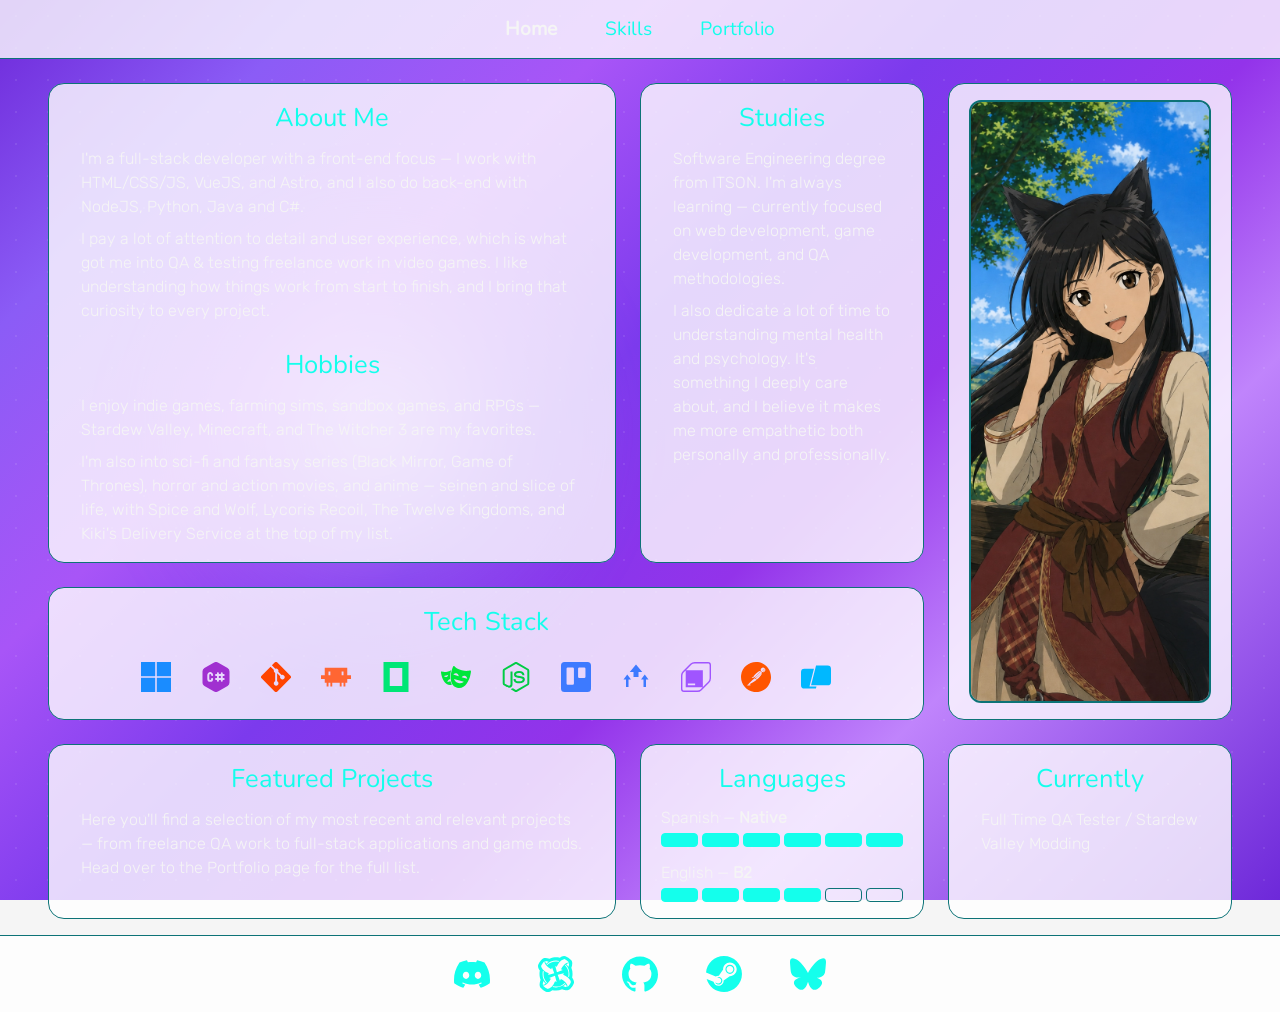
==== commit f95c7a65: "Updated Skills and added loading icon on pages" ====
--- a/index.html
+++ b/index.html
@@ -31,6 +31,10 @@
             href="./css/desktop.css"
             media="screen and (min-width: 768px)"
         />
+        <link rel="canonical" href="https://www.lyzzcl.dev/" />
+        <script>
+          document.documentElement.classList.add("is-main-loading");
+        </script>
 <title>LyzzCL | Home</title>
     </head>
     <body>
@@ -39,10 +43,18 @@
         <div class="bg-animation" aria-hidden="true"></div>
 
         <nav class="navbar" aria-label="Main navigation">
-            <a href="./index.html" aria-current="page">Home</a>
-            <a href="./skills.html">Skills</a>
-            <a href="./portfolio.html">Portfolio</a>
+            <a href="/" aria-current="page">Home</a>
+            <a href="/skills">Skills</a>
+            <a href="/portfolio">Portfolio</a>
         </nav>
+
+        <div class="main-loader" aria-hidden="true">
+            <span></span>
+            <span></span>
+            <span></span>
+            <span></span>
+            <span></span>
+          </div>
 
         <main id="main-content" class="page home">
             <div class="home-grid">
@@ -93,8 +105,12 @@
                 <section class="section-card avatar-card" aria-label="Avatar">
                     <img
                         src="./assets/imgs/AnimeAvatar.webp"
-                        alt="Anime-style portrait of Lyzz"
-                        loading="lazy"
+                        alt="Anime-style portrait of me as a cute wolf girl :3 (AI Generated with ChatGPT)"
+                        width="1024"
+                        height="1536"
+                        loading="eager"
+                        fetchpriority="high"
+                        decoding="async"
                     />
                 </section>
 
@@ -224,4 +240,3 @@
         <script src="main.js" defer></script>
 </body>
 </html>
-
--- a/css/styles.css
+++ b/css/styles.css
@@ -14,18 +14,9 @@
     src: url("../assets/fonts/rubik-300-latin.woff2") format("woff2");
 }
 
-@view-transition {
-    navigation: auto;
-}
-
-::view-transition-old(root),
-::view-transition-new(root) {
-    animation-duration: 250ms;
-    animation-timing-function: ease;
-}
-
 main {
-    view-transition-name: main;
+  position: relative;
+  isolation: isolate;
 }
 
 video,
@@ -104,66 +95,59 @@
 
 /* Background animation */
 .bg-animation {
-    position: fixed;
-    inset: 0;
-    z-index: -15;
-    overflow: hidden;
-    background: linear-gradient(
-        135deg,
-        #6d28d9 0%,
-        #8b5cf6 15%,
-        #a855f7 30%,
-        #7c3aed 45%,
-        #9333ea 60%,
-        #c084fc 75%,
-        #6d28d9 100%
-    );
-    background-size: 300% 300%;
-    animation: gradient-shift 20s ease infinite;
-    will-change: background-position;
-}
-
-@keyframes gradient-shift {
-    0% {
-        background-position: 0% 50%;
-    }
-    50% {
-        background-position: 100% 50%;
-    }
-    100% {
-        background-position: 0% 50%;
-    }
-}
-
-/* Floating soft orbs */
+  position: fixed;
+  inset: 0;
+  z-index: -15;
+  overflow: hidden;
+  background: linear-gradient(
+    135deg,
+    #6d28d9 0%,
+    #8b5cf6 15%,
+    #a855f7 30%,
+    #7c3aed 45%,
+    #9333ea 60%,
+    #c084fc 75%,
+    #6d28d9 100%
+  );
+}
+
 .bg-animation::before {
-    content: "";
-    position: absolute;
-    width: 500px;
-    height: 500px;
-    border-radius: 50%;
-    background: radial-gradient(
-        circle,
-        rgba(255, 255, 255, 0.4) 0%,
-        rgba(192, 132, 252, 0.25) 40%,
-        transparent 70%
-    );
-    filter: blur(30px);
-    animation: orb-1 15s ease-in-out infinite alternate;
-    will-change: transform;
+  content: "";
+  position: absolute;
+  top: 20%;
+  left: 10%;
+  width: 500px;
+  height: 500px;
+  border-radius: 50%;
+  background: radial-gradient(
+    circle,
+    rgba(255, 255, 255, 0.4) 0%,
+    rgba(192, 132, 252, 0.25) 40%,
+    transparent 70%
+  );
+  filter: blur(30px);
+  transform: translate3d(0, 0, 0) scale(1);
+  animation: orb-1 15s ease-in-out infinite alternate;
+  will-change: transform;
 }
 
 @keyframes orb-1 {
-    0% {
-        top: 20%;
-        left: 10%;
-        transform: scale(1);
-    }
-    100% {
-        top: 60%;
-        left: 50%;
-        transform: scale(1.3);
-    }
+  100% {
+    transform: translate3d(40vw, 40vh, 0) scale(1.3);
+  }
+}
+
+.bg-animation::after {
+  content: "";
+  position: absolute;
+  inset: 0;
+  background-image: radial-gradient(
+    circle,
+    rgba(255, 255, 255, 0.15) 1px,
+    transparent 1px
+  );
+  background-size: 32px 32px;
+  opacity: 0.6;
 }
 
 /* Subtle dot pattern overlay */
@@ -484,6 +468,10 @@
     height: 20px;
 }
 
+.skills-section-full {
+    width: 100%;
+}
+
 /* Portfolio page */
 .page.portfolio-page {
     justify-content: flex-start;
@@ -578,3 +566,86 @@
     margin-left: auto;
     border-color: transparent;
 }
+
+.main-loader {
+    position: fixed;
+    inset: 0;
+    z-index: 9999;
+    display: flex;
+    justify-content: center;
+    align-items: center;
+    gap: 12px;
+    min-height: 300px;
+    opacity: 0;
+    visibility: hidden;
+    pointer-events: none;
+    transition:
+        opacity 80ms ease,
+        visibility 80ms ease;
+}
+
+html.is-main-loading .main-loader,
+html.is-main-navigating .main-loader {
+    opacity: 1;
+    visibility: visible;
+    transition: none;
+}
+
+html.is-main-loading .bg-animation,
+html.is-main-navigating .bg-animation {
+    z-index: 100;
+}
+
+html.is-main-loading .navbar,
+html.is-main-navigating .navbar {
+    position: relative;
+    z-index: 200;
+}
+
+html.is-main-loading .social-footer,
+html.is-main-navigating .social-footer {
+    position: relative;
+    z-index: 200;
+}
+
+.main-loader span {
+    display: block;
+    width: 14px;
+    height: 14px;
+    border-radius: 50%;
+    border: none;
+    outline: none;
+    background: #14ffec;
+    box-shadow: 0 0 10px rgba(20, 255, 236, 0.35);
+    animation-name: loader-wave;
+    animation-duration: 700ms;
+    animation-timing-function: ease-in-out;
+    animation-iteration-count: infinite;
+}
+
+.main-loader span:nth-child(2) { animation-delay: 100ms; }
+.main-loader span:nth-child(3) { animation-delay: 200ms; }
+.main-loader span:nth-child(4) { animation-delay: 300ms; }
+.main-loader span:nth-child(5) { animation-delay: 400ms; }
+
+@keyframes loader-wave {
+    0% {
+        transform: translate3d(0, 0, 0);
+    }
+    30% {
+        transform: translate3d(0, -14px, 0);
+    }
+    60% {
+        transform: translate3d(0, 0, 0);
+    }
+    100% {
+        transform: translate3d(0, 0, 0);
+    }
+}
+
+@media (prefers-reduced-motion: reduce) {
+  .main-loader span {
+    animation-duration: 700ms !important;
+    animation-iteration-count: infinite !important;
+  }
+}
--- a/css/desktop.css
+++ b/css/desktop.css
@@ -99,7 +99,6 @@
     border: 1px solid var(--primary-warm-color);
     flex: 1;
     min-width: 280px;
-    max-width: 500px;
 }
 
 .skills-grid section h3 {
@@ -114,6 +113,12 @@
 .skills-grid section ul li svg {
     width: 24px;
     height: 24px;
+}
+
+.skills-section-full {
+    flex: none;
+    width: 100%;
+    max-width: 100%;
 }
 
 /* Portfolio page */
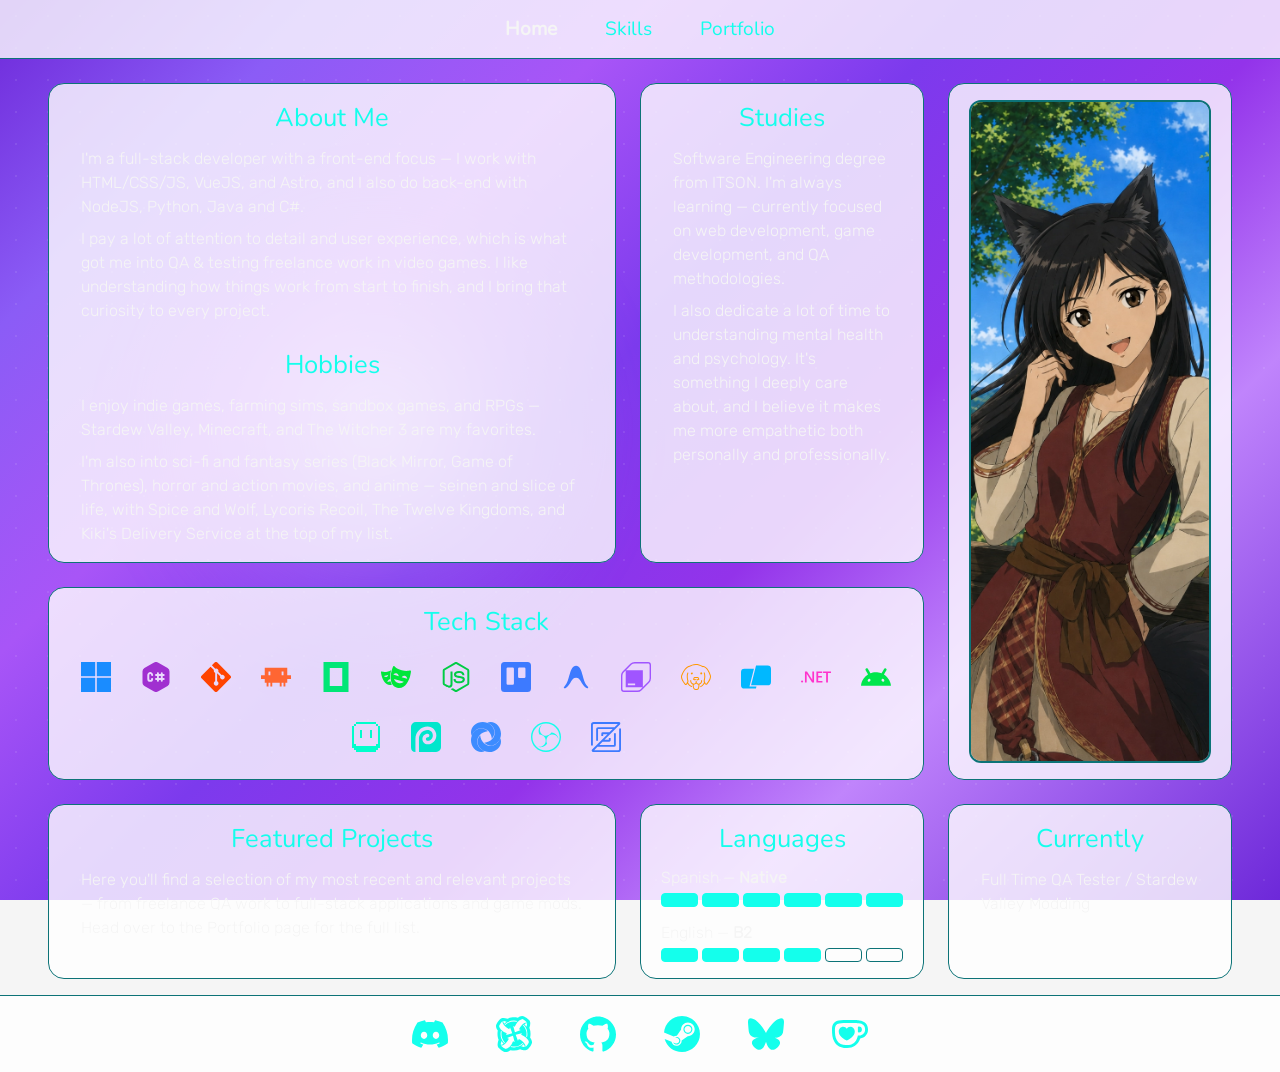
==== commit 0c8e99b9: "fixed icons" ====
--- a/index.html
+++ b/index.html
@@ -147,11 +147,32 @@
                         <span class="tech-item" role="img" aria-label="JetBrains Rider">
                             <svg><use href="./assets/icons/sprite.svg#icon-jetbrains"/></svg>
                         </span>
-                        <span class="tech-item" role="img" aria-label="Postman">
-                            <svg><use href="./assets/icons/sprite.svg#icon-postman"/></svg>
+                        <span class="tech-item" role="img" aria-label="Bruno">
+                            <svg><use href="./assets/icons/sprite.svg#icon-bruno"/></svg>
                         </span>
                         <span class="tech-item" role="img" aria-label="Warp">
                             <svg><use href="./assets/icons/sprite.svg#icon-warp"/></svg>
+                        </span>
+                        <span class="tech-item" role="img" aria-label=".NET">
+                            <svg><use href="./assets/icons/sprite.svg#icon-dotnet"/></svg>
+                        </span>
+                        <span class="tech-item" role="img" aria-label="Android">
+                            <svg><use href="./assets/icons/sprite.svg#icon-android"/></svg>
+                        </span>
+                        <span class="tech-item" role="img" aria-label="Aseprite">
+                            <svg><use href="./assets/icons/sprite.svg#icon-aseprite"/></svg>
+                        </span>
+                        <span class="tech-item" role="img" aria-label="Photopea">
+                            <svg><use href="./assets/icons/sprite.svg#icon-photopea"/></svg>
+                        </span>
+                        <span class="tech-item" role="img" aria-label="ShareX">
+                            <svg><use href="./assets/icons/sprite.svg#icon-sharex"/></svg>
+                        </span>
+                        <span class="tech-item" role="img" aria-label="OBS Studio">
+                            <svg><use href="./assets/icons/sprite.svg#icon-obsstudio"/></svg>
+                        </span>
+                        <span class="tech-item" role="img" aria-label="Zed">
+                            <svg><use href="./assets/icons/sprite.svg#icon-zed"/></svg>
                         </span>
                     </div>
                 </section>
@@ -235,6 +256,9 @@
             >
                 <svg><use href="./assets/icons/sprite.svg#icon-bluesky"/></svg>
             </a>
+            <a href="https://ko-fi.com/lyzzcl" aria-label="Ko-fi">
+                <svg><use href="./assets/icons/sprite.svg#icon-kofi"/></svg>
+            </a>
         </footer>
 
         <script src="main.js" defer></script>
--- a/css/styles.css
+++ b/css/styles.css
@@ -432,6 +432,10 @@
 
 .skills-grid section {
     text-align: center;
+    background: var(--card-bg);
+    border-radius: 16px;
+    padding: 20px;
+    border: 1px solid var(--primary-warm-color);
 }
 
 .skills-grid section h3 {
@@ -448,12 +452,12 @@
     display: flex;
     flex-wrap: wrap;
     gap: 6px;
-    justify-content: center;
 }
 
 .skills-grid section ul li {
     display: flex;
     align-items: center;
+    justify-content: center;
     gap: 4px;
     padding: 4px 8px;
     border: 1px solid var(--primary-color);
@@ -461,6 +465,8 @@
     color: var(--primary-color);
     font-weight: 800;
     font-size: 0.85rem;
+    flex: 1 0 auto;
+    min-width: fit-content;
 }
 
 .skills-grid section ul li svg {
--- a/css/desktop.css
+++ b/css/desktop.css
@@ -93,10 +93,6 @@
 }
 
 .skills-grid section {
-    background: var(--card-bg);
-    border-radius: 16px;
-    padding: 20px;
-    border: 1px solid var(--primary-warm-color);
     flex: 1;
     min-width: 280px;
 }
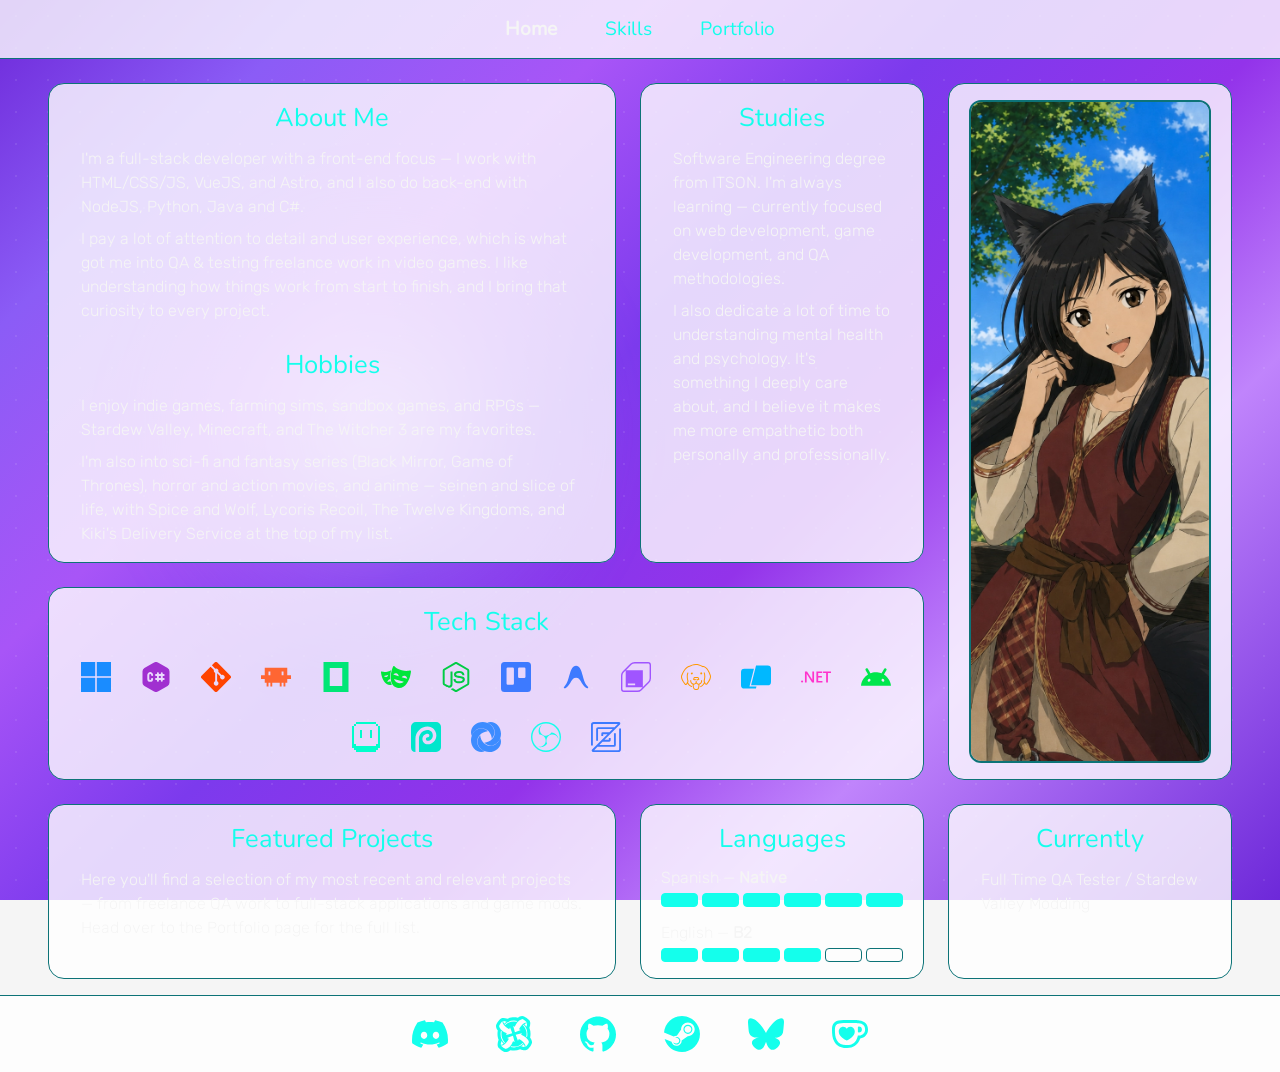
==== commit 2660b6ad: "Removed loading elements and reverted back to view transitions" ====
--- a/index.html
+++ b/index.html
@@ -32,9 +32,6 @@
             media="screen and (min-width: 768px)"
         />
         <link rel="canonical" href="https://www.lyzzcl.dev/" />
-        <script>
-          document.documentElement.classList.add("is-main-loading");
-        </script>
 <title>LyzzCL | Home</title>
     </head>
     <body>
@@ -47,14 +44,6 @@
             <a href="/skills">Skills</a>
             <a href="/portfolio">Portfolio</a>
         </nav>
-
-        <div class="main-loader" aria-hidden="true">
-            <span></span>
-            <span></span>
-            <span></span>
-            <span></span>
-            <span></span>
-          </div>
 
         <main id="main-content" class="page home">
             <div class="home-grid">
--- a/css/styles.css
+++ b/css/styles.css
@@ -12,6 +12,26 @@
     font-weight: 300;
     font-display: block;
     src: url("../assets/fonts/rubik-300-latin.woff2") format("woff2");
+}
+
+@view-transition {
+    navigation: auto;
+}
+
+::view-transition-old(root),
+::view-transition-new(root) {
+    animation-duration: 250ms;
+    animation-timing-function: ease;
+}
+
+main {
+    view-transition-name: main;
+}
+
+nav,
+.social-footer,
+.bg-animation {
+    view-transition-name: none;
 }
 
 main {
@@ -573,85 +593,4 @@
     border-color: transparent;
 }
 
-.main-loader {
-    position: fixed;
-    inset: 0;
-    z-index: 9999;
-    display: flex;
-    justify-content: center;
-    align-items: center;
-    gap: 12px;
-    min-height: 300px;
-    opacity: 0;
-    visibility: hidden;
-    pointer-events: none;
-    transition:
-        opacity 80ms ease,
-        visibility 80ms ease;
-}
-
-html.is-main-loading .main-loader,
-html.is-main-navigating .main-loader {
-    opacity: 1;
-    visibility: visible;
-    transition: none;
-}
-
-html.is-main-loading .bg-animation,
-html.is-main-navigating .bg-animation {
-    z-index: 100;
-}
-
-html.is-main-loading .navbar,
-html.is-main-navigating .navbar {
-    position: relative;
-    z-index: 200;
-}
-
-html.is-main-loading .social-footer,
-html.is-main-navigating .social-footer {
-    position: relative;
-    z-index: 200;
-}
-
-.main-loader span {
-    display: block;
-    width: 14px;
-    height: 14px;
-    border-radius: 50%;
-    border: none;
-    outline: none;
-    background: #14ffec;
-    box-shadow: 0 0 10px rgba(20, 255, 236, 0.35);
-    animation-name: loader-wave;
-    animation-duration: 700ms;
-    animation-timing-function: ease-in-out;
-    animation-iteration-count: infinite;
-}
-
-.main-loader span:nth-child(2) { animation-delay: 100ms; }
-.main-loader span:nth-child(3) { animation-delay: 200ms; }
-.main-loader span:nth-child(4) { animation-delay: 300ms; }
-.main-loader span:nth-child(5) { animation-delay: 400ms; }
-
-@keyframes loader-wave {
-    0% {
-        transform: translate3d(0, 0, 0);
-    }
-    30% {
-        transform: translate3d(0, -14px, 0);
-    }
-    60% {
-        transform: translate3d(0, 0, 0);
-    }
-    100% {
-        transform: translate3d(0, 0, 0);
-    }
-}
-
-@media (prefers-reduced-motion: reduce) {
-  .main-loader span {
-    animation-duration: 700ms !important;
-    animation-iteration-count: infinite !important;
-  }
-}
+
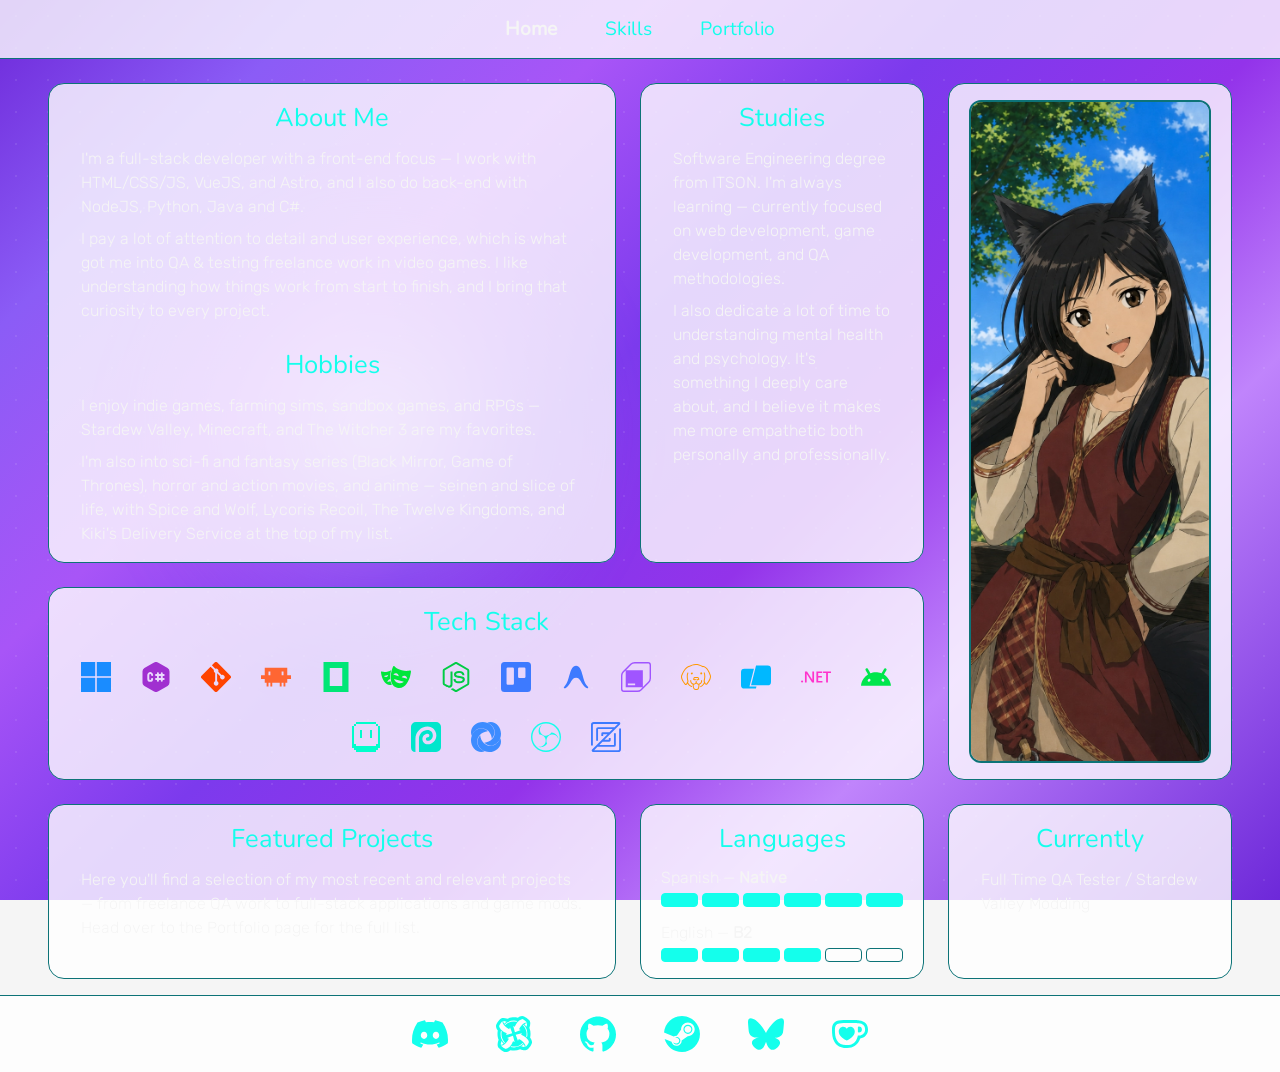
==== commit 347c8811: "Revert "Removed loading elements and reverted back to view transitions" This reverts commit 2660b6ad" ====
--- a/index.html
+++ b/index.html
@@ -32,6 +32,9 @@
             media="screen and (min-width: 768px)"
         />
         <link rel="canonical" href="https://www.lyzzcl.dev/" />
+        <script>
+          document.documentElement.classList.add("is-main-loading");
+        </script>
 <title>LyzzCL | Home</title>
     </head>
     <body>
@@ -44,6 +47,14 @@
             <a href="/skills">Skills</a>
             <a href="/portfolio">Portfolio</a>
         </nav>
+
+        <div class="main-loader" aria-hidden="true">
+            <span></span>
+            <span></span>
+            <span></span>
+            <span></span>
+            <span></span>
+          </div>
 
         <main id="main-content" class="page home">
             <div class="home-grid">
--- a/css/styles.css
+++ b/css/styles.css
@@ -12,26 +12,6 @@
     font-weight: 300;
     font-display: block;
     src: url("../assets/fonts/rubik-300-latin.woff2") format("woff2");
-}
-
-@view-transition {
-    navigation: auto;
-}
-
-::view-transition-old(root),
-::view-transition-new(root) {
-    animation-duration: 250ms;
-    animation-timing-function: ease;
-}
-
-main {
-    view-transition-name: main;
-}
-
-nav,
-.social-footer,
-.bg-animation {
-    view-transition-name: none;
 }
 
 main {
@@ -593,4 +573,85 @@
     border-color: transparent;
 }
 
-
+.main-loader {
+    position: fixed;
+    inset: 0;
+    z-index: 9999;
+    display: flex;
+    justify-content: center;
+    align-items: center;
+    gap: 12px;
+    min-height: 300px;
+    opacity: 0;
+    visibility: hidden;
+    pointer-events: none;
+    transition:
+        opacity 80ms ease,
+        visibility 80ms ease;
+}
+
+html.is-main-loading .main-loader,
+html.is-main-navigating .main-loader {
+    opacity: 1;
+    visibility: visible;
+    transition: none;
+}
+
+html.is-main-loading .bg-animation,
+html.is-main-navigating .bg-animation {
+    z-index: 100;
+}
+
+html.is-main-loading .navbar,
+html.is-main-navigating .navbar {
+    position: relative;
+    z-index: 200;
+}
+
+html.is-main-loading .social-footer,
+html.is-main-navigating .social-footer {
+    position: relative;
+    z-index: 200;
+}
+
+.main-loader span {
+    display: block;
+    width: 14px;
+    height: 14px;
+    border-radius: 50%;
+    border: none;
+    outline: none;
+    background: #14ffec;
+    box-shadow: 0 0 10px rgba(20, 255, 236, 0.35);
+    animation-name: loader-wave;
+    animation-duration: 700ms;
+    animation-timing-function: ease-in-out;
+    animation-iteration-count: infinite;
+}
+
+.main-loader span:nth-child(2) { animation-delay: 100ms; }
+.main-loader span:nth-child(3) { animation-delay: 200ms; }
+.main-loader span:nth-child(4) { animation-delay: 300ms; }
+.main-loader span:nth-child(5) { animation-delay: 400ms; }
+
+@keyframes loader-wave {
+    0% {
+        transform: translate3d(0, 0, 0);
+    }
+    30% {
+        transform: translate3d(0, -14px, 0);
+    }
+    60% {
+        transform: translate3d(0, 0, 0);
+    }
+    100% {
+        transform: translate3d(0, 0, 0);
+    }
+}
+
+@media (prefers-reduced-motion: reduce) {
+  .main-loader span {
+    animation-duration: 700ms !important;
+    animation-iteration-count: infinite !important;
+  }
+}
